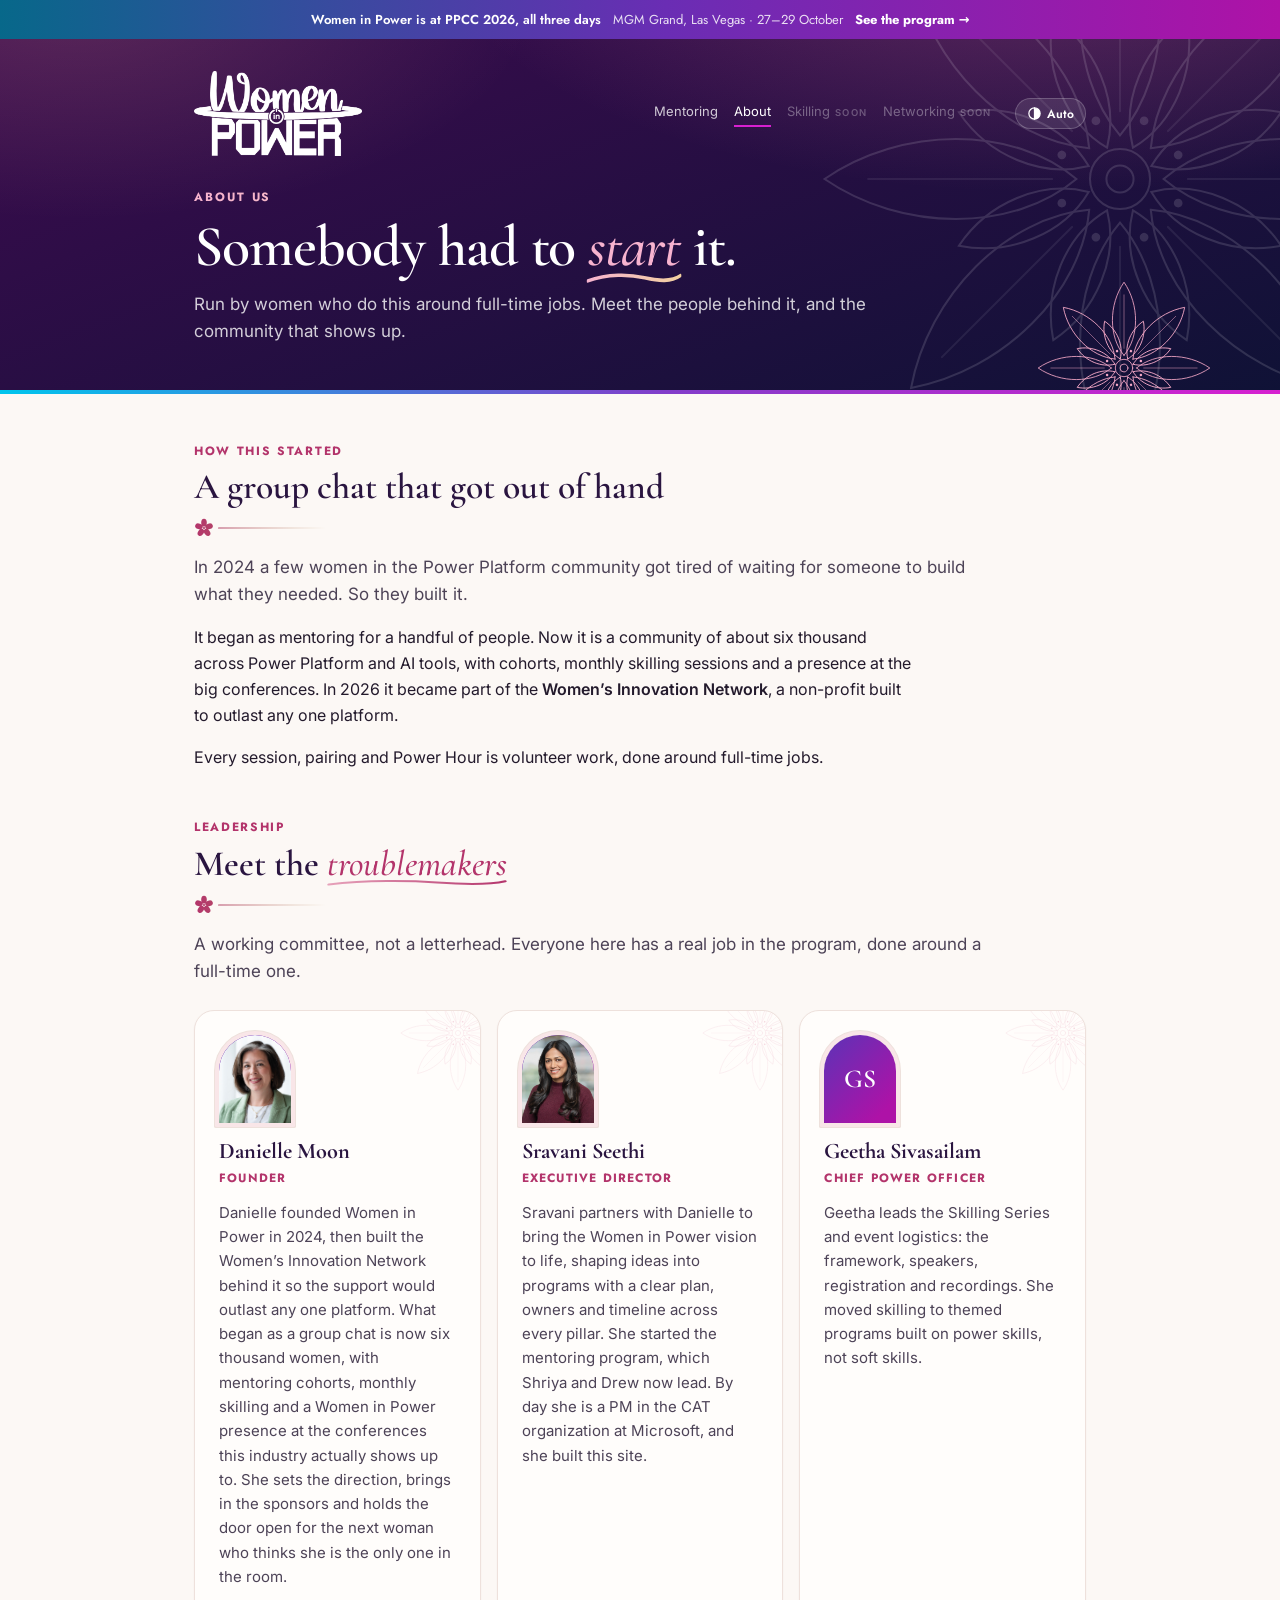
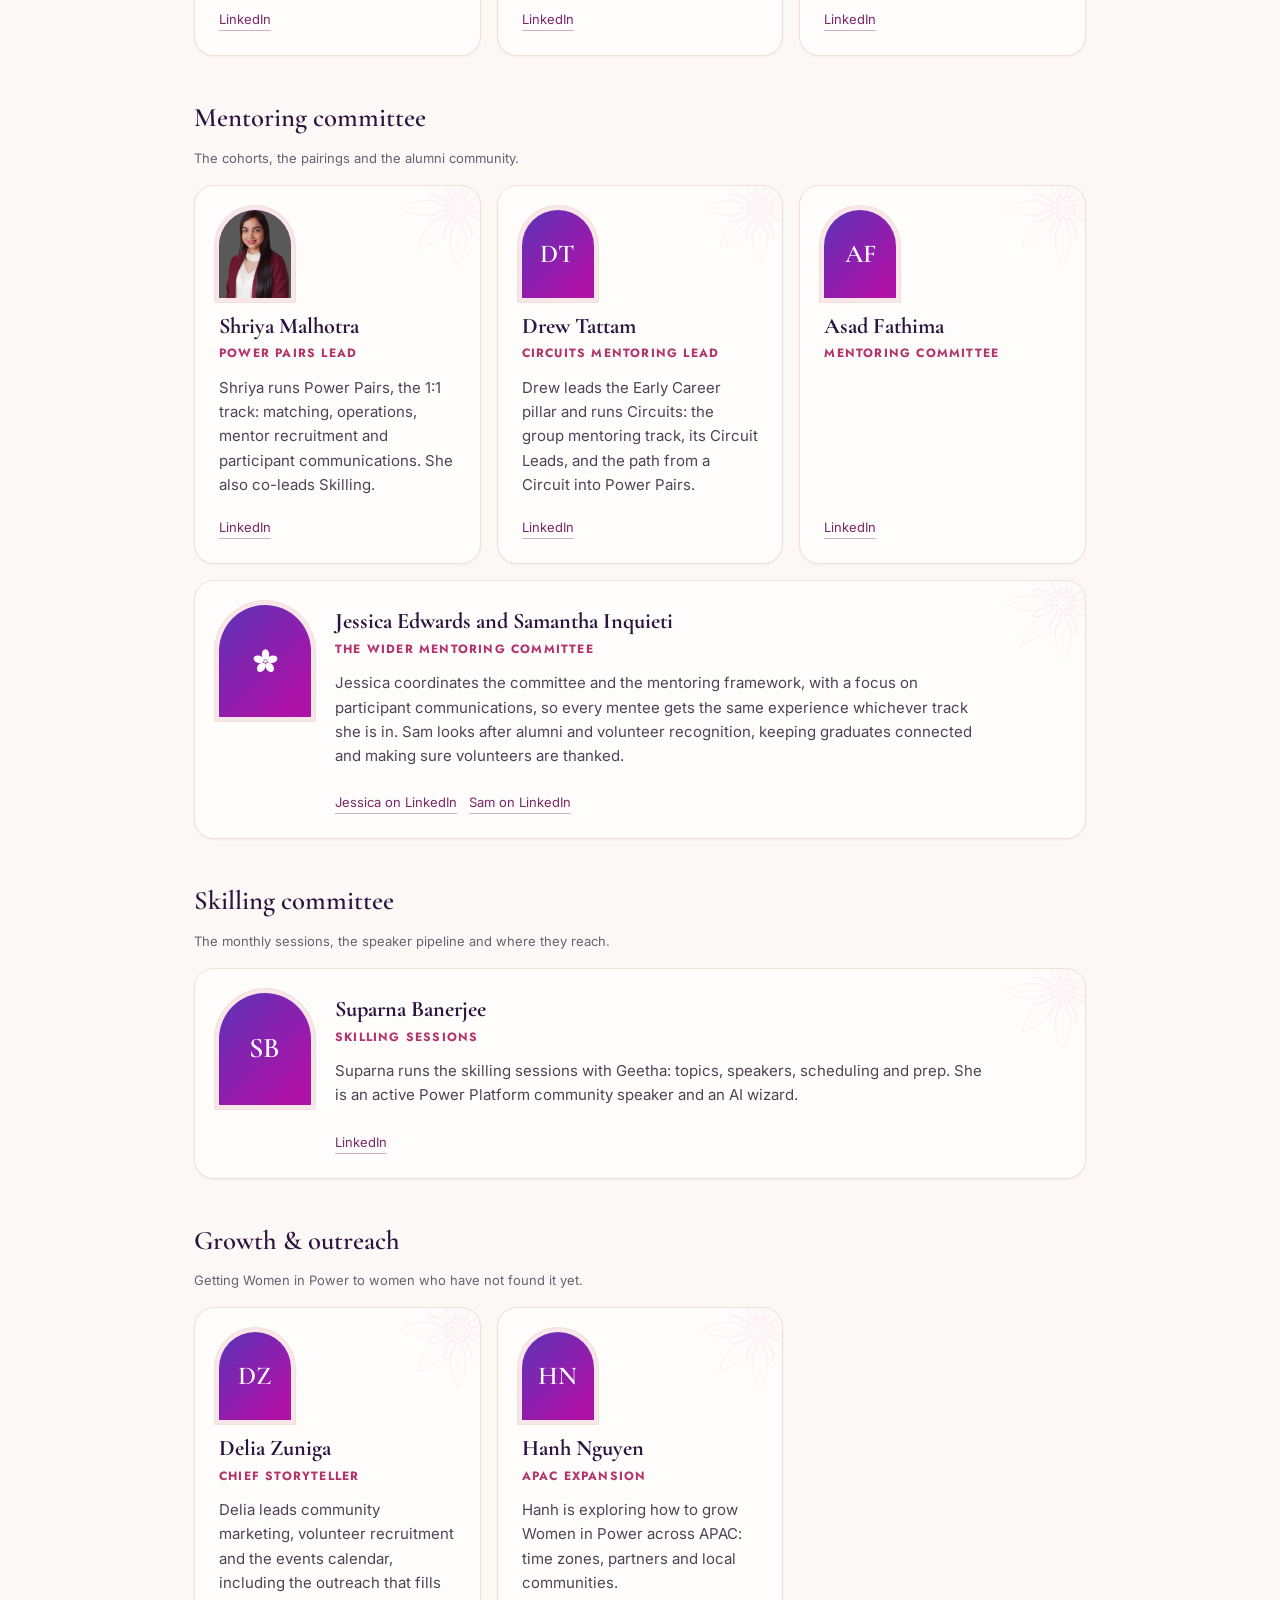
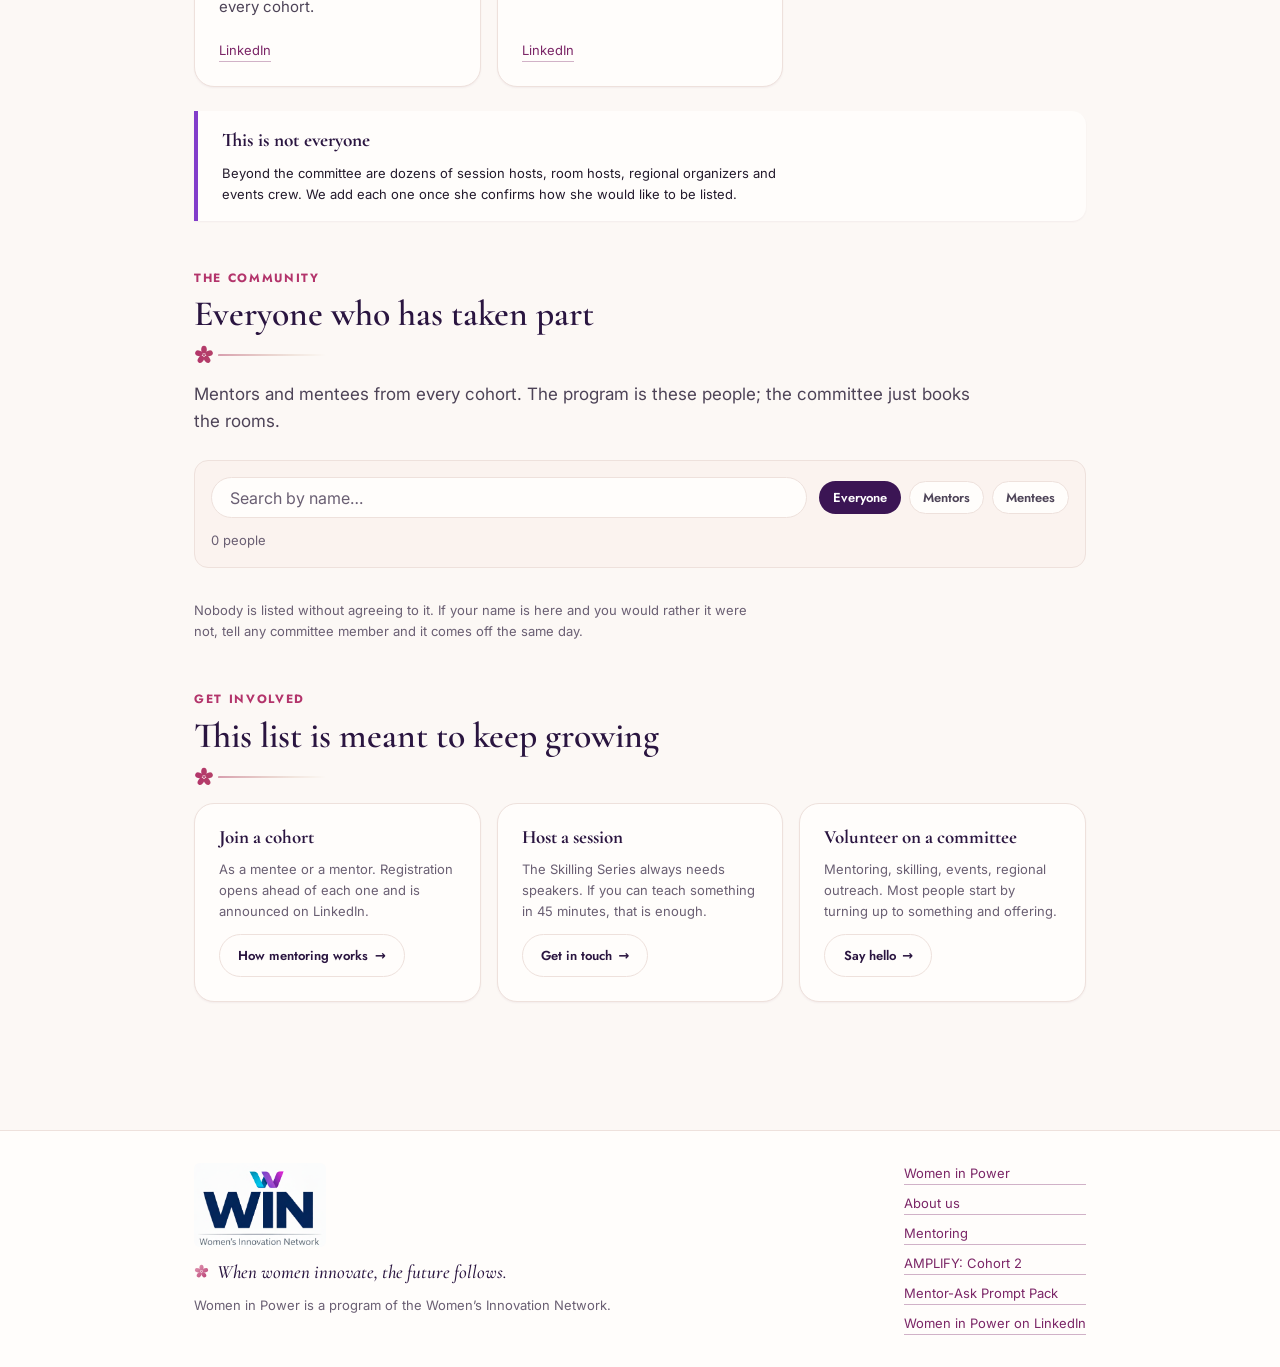
==== about/index.html @ 99e36984 "Rewrite Danielle's bio as a founder's bio Leads with what she built and why, then the scale of it, t" ====
<!DOCTYPE html>
<html lang="en">
<head>
<meta charset="UTF-8">
<meta name="viewport" content="width=device-width, initial-scale=1">
<title>About us | Women in Power</title>
<meta name="description" content="The women who run Women in Power, and the community that has taken part: mentors, mentees and volunteers.">
<meta name="theme-color" content="#3b0b4e">
<script>(function(){try{var t=localStorage.getItem('wip-theme');if(t==='light'||t==='dark')document.documentElement.setAttribute('data-theme',t);}catch(e){}})();</script>
<script>document.documentElement.classList.add('rv-on');setTimeout(function(){if(!window.WIP_REVEAL)document.documentElement.classList.remove('rv-on');},3000);</script>
<link rel="preconnect" href="https://fonts.googleapis.com">
<link rel="preconnect" href="https://fonts.gstatic.com" crossorigin>
<link href="https://fonts.googleapis.com/css2?family=Cormorant+Garamond:ital,wght@0,500..700;1,500..700&family=Inter:wght@400;500;600&family=Jost:wght@400..800&display=swap" rel="stylesheet">
<link rel="stylesheet" href="../assets/css/wip.css">
</head>
<body data-photo-base="../assets/img/people/">
<a class="skip-link" href="#main">Skip to content</a>

<div class="announce">
  <a href="../ppcc-2026/">
    <span>Women in Power is at PPCC 2026, all three days</span>
    <span class="where">MGM Grand, Las Vegas &middot; 27&ndash;29 October</span>
    <span class="go">See the program &rarr;</span>
  </a>
</div>

<header class="masthead" id="top">
  <div class="wrap">
    <div class="masthead-top">
      <a class="lockup" href="../">
        <img class="lockup-img" src="../assets/img/wip-wordmark-reverse.png" alt="Women in Power" width="1200" height="607">
      </a>
      <div class="masthead-right">
        <nav class="masthead-nav" aria-label="Main">
          <a href="../mentoring/">Mentoring</a>
          <a href="./" aria-current="page">About</a>
          <span class="nav-soon">Skilling <em>soon</em></span>
          <span class="nav-soon">Networking <em>soon</em></span>
        </nav>
        <button type="button" class="theme-toggle" data-theme-toggle>Theme</button>
      </div>
    </div>
    <p class="kicker">About us</p>
    <h1>Somebody had to <em>start</em> it.</h1>
    <p class="standfirst">Run by women who do this around full-time jobs. Meet the people behind it, and the community that shows up.</p>
  </div>
</header>

<main id="main">
<div class="wrap">

  <!-- ============================== STORY ============================= -->
  <section class="section">
    <div class="section-head">
      <p class="eyebrow">How this started</p>
      <h2>A group chat that got out of hand</h2>
    </div>
    <p class="lead">In 2024 a few women in the Power Platform community got tired of waiting for someone to build what they needed. So they built it.</p>
    <p>It began as mentoring for a handful of people. Now it is a community of about six thousand across Power Platform and AI tools, with cohorts, monthly skilling sessions and a presence at the big conferences. In 2026 it became part of the <strong>Women&rsquo;s Innovation Network</strong>, a non-profit built to outlast any one platform.</p>
    <p>Every session, pairing and Power Hour is volunteer work, done around full-time jobs.</p>
  </section>

  <!-- ============================ LEADERSHIP ========================== -->
  <section class="section">
    <div class="section-head">
      <p class="eyebrow">Leadership</p>
      <h2>Meet the <em>troublemakers</em></h2>
    </div>
    <p class="lead">A working committee, not a letterhead. Everyone here has a real job in the program, done around a full-time one.</p>

    <!--
      LEADERSHIP — BEFORE YOU EDIT
      * Roles come from the Feb 2026 planning assignments. That source says
        plainly they have NOT been re-confirmed for FY27. Re-check with each
        person before treating this page as authoritative.
      * Everyone here should approve her own entry — the role line and the
        bio both. These were drafted from internal notes, not written by the
        person they describe.
      * LinkedIn links: all ten now have one. The four the source flagged
        unverified were supplied directly by Sravani on 5 Sep 2026.
        Tracking parameters (?lipi=...) are stripped — those tokens come
        from the browsing session of whoever copied the link and must
        never be published. Do not guess a profile URL; ask the person.
      * Employer and job title are deliberately NOT published here. They
        change, they belong to the person, and LinkedIn already carries them.
        Exception: a person may add their own. Sravani asked for hers
        (PM, CAT organization at Microsoft) on 11 Sep 2026.
      * Asad Fathima was added on 17 Sep 2026, LinkedIn supplied by Sravani.
        Her card has no bio yet and no role beyond the committee: ask her
        for one line and for the spelling she prefers, rather than writing
        one for her.
      * Klaudia Roveri is not listed: the source names her as an adjacent
        partnership lead for the CAPE Women's Community, explicitly not
        Women in Power.
    -->
    <div class="people" style="margin-top:var(--s-5)">

      <article class="person">
        <div class="person-avatar" data-photo="danielle-moon.jpg" aria-hidden="true">DM</div>
        <div>
          <p class="person-name">Danielle Moon</p>
          <p class="person-role">Founder</p>
        </div>
        <p class="person-bio">Danielle founded Women in Power in 2024, then built the Women&rsquo;s Innovation Network behind it so the support would outlast any one platform. What began as a group chat is now six thousand women, with mentoring cohorts, monthly skilling and a Women in Power presence at the conferences this industry actually shows up to. She sets the direction, brings in the sponsors and holds the door open for the next woman who thinks she is the only one in the room.</p>
        <p class="person-links"><a href="https://www.linkedin.com/in/danielle-moon">LinkedIn</a></p>
      </article>

      <article class="person">
        <div class="person-avatar" data-photo="sravani-seethi.jpg" aria-hidden="true">SS</div>
        <div>
          <p class="person-name">Sravani Seethi</p>
          <p class="person-role">Executive Director</p>
        </div>
        <p class="person-bio">Sravani partners with Danielle to bring the Women in Power vision to life, shaping ideas into programs with a clear plan, owners and timeline across every pillar. She started the mentoring program, which Shriya and Drew now lead. By day she is a PM in the CAT organization at Microsoft, and she built this site.</p>
        <p class="person-links"><a href="https://www.linkedin.com/in/sravani-seethi">LinkedIn</a></p>
      </article>

      <article class="person">
        <div class="person-avatar" data-photo="geetha-sivasailam.jpg" aria-hidden="true">GS</div>
        <div>
          <p class="person-name">Geetha Sivasailam</p>
          <p class="person-role">Chief Power Officer</p>
        </div>
        <p class="person-bio">Geetha leads the Skilling Series and event logistics: the framework, speakers, registration and recordings. She moved skilling to themed programs built on power skills, not soft skills.</p>
        <p class="person-links"><a href="https://www.linkedin.com/in/gsivasailam">LinkedIn</a></p>
      </article>

    </div>

    <h3 style="margin-top:var(--s-7)">Mentoring committee</h3>
    <p class="small muted">The cohorts, the pairings and the alumni community.</p>
    <div class="people" style="margin-top:var(--s-4)">

      <article class="person">
        <div class="person-avatar" data-photo="shriya-malhotra.jpg" aria-hidden="true">SM</div>
        <div>
          <p class="person-name">Shriya Malhotra</p>
          <p class="person-role">Power Pairs Lead</p>
        </div>
        <p class="person-bio">Shriya runs Power Pairs, the 1:1 track: matching, operations, mentor recruitment and participant communications. She also co-leads Skilling.</p>
        <p class="person-links"><a href="https://be.linkedin.com/in/shriya-malhotra-31b259b5">LinkedIn</a></p>
      </article>

      <article class="person">
        <div class="person-avatar" data-photo="drew-tattam.jpg" aria-hidden="true">DT</div>
        <div>
          <p class="person-name">Drew Tattam</p>
          <p class="person-role">Circuits Mentoring Lead</p>
        </div>
        <p class="person-bio">Drew leads the Early Career pillar and runs Circuits: the group mentoring track, its Circuit Leads, and the path from a Circuit into Power Pairs.</p>
        <p class="person-links"><a href="https://www.linkedin.com/in/drew-tattam">LinkedIn</a></p>
      </article>

      <article class="person">
        <div class="person-avatar" data-photo="asad-fathima.jpg" aria-hidden="true">AF</div>
        <div>
          <p class="person-name">Asad Fathima</p>
          <p class="person-role">Mentoring committee</p>
        </div>
        <p class="person-links"><a href="https://www.linkedin.com/in/asadfathima/">LinkedIn</a></p>
      </article>

      <!-- Two people, one card: the wider committee work rather than a named
           track. .person-feature spans the row, so the pair does not read as
           two half-empty cards. -->
      <article class="person person-feature">
        <div class="person-avatar" aria-hidden="true"><span class="bloom-mark" style="width:1.7rem;height:1.7rem;background:#fff"></span></div>
        <div>
          <p class="person-name">Jessica Edwards and Samantha Inquieti</p>
          <p class="person-role">The wider mentoring committee</p>
        </div>
        <p class="person-bio">Jessica coordinates the committee and the mentoring framework, with a focus on participant communications, so every mentee gets the same experience whichever track she is in. Sam looks after alumni and volunteer recognition, keeping graduates connected and making sure volunteers are thanked.</p>
        <p class="person-links"><a href="https://www.linkedin.com/in/jessica~edwards/">Jessica on LinkedIn</a> <a href="https://www.linkedin.com/in/sam-inquieti-rmcp%C2%AE-prince2-aws-cloud-practitioner-b1431a21/">Sam on LinkedIn</a></p>
      </article>

    </div>

    <h3 style="margin-top:var(--s-7)">Skilling committee</h3>
    <p class="small muted">The monthly sessions, the speaker pipeline and where they reach.</p>
    <div class="people" style="margin-top:var(--s-4)">

      <article class="person person-feature">
        <div class="person-avatar" data-photo="suparna-banerjee.jpg" aria-hidden="true">SB</div>
        <div>
          <p class="person-name">Suparna Banerjee</p>
          <p class="person-role">Skilling Sessions</p>
        </div>
        <p class="person-bio">Suparna runs the skilling sessions with Geetha: topics, speakers, scheduling and prep. She is an active Power Platform community speaker and an AI wizard.</p>
        <p class="person-links"><a href="https://www.linkedin.com/in/suparna-banerjee-68780623/">LinkedIn</a></p>
      </article>
    </div>

    <h3 style="margin-top:var(--s-7)">Growth &amp; outreach</h3>
    <p class="small muted">Getting Women in Power to women who have not found it yet.</p>
    <div class="people" style="margin-top:var(--s-4)">

      <article class="person">
        <div class="person-avatar" data-photo="delia-zuniga.jpg" aria-hidden="true">DZ</div>
        <div>
          <p class="person-name">Delia Zuniga</p>
          <p class="person-role">Chief Storyteller</p>
        </div>
        <p class="person-bio">Delia leads community marketing, volunteer recruitment and the events calendar, including the outreach that fills every cohort.</p>
        <p class="person-links"><a href="https://www.linkedin.com/in/deliazuniga">LinkedIn</a></p>
      </article>


      <article class="person">
        <div class="person-avatar" data-photo="hanh-nguyen.jpg" aria-hidden="true">HN</div>
        <div>
          <p class="person-name">Hanh Nguyen</p>
          <p class="person-role">APAC expansion</p>
        </div>
        <p class="person-bio">Hanh is exploring how to grow Women in Power across APAC: time zones, partners and local communities.</p>
        <p class="person-links"><a href="https://www.linkedin.com/in/hanh-nguyen-857954146/">LinkedIn</a></p>
      </article>

    </div>

    <!--
      ADDING A LEADER
      Copy one <article class="person"> block and fill it in. The avatar is
      initials on a gradient by default; to use a photo, replace the div with:
        <img class="person-avatar" src="../assets/img/people/firstname.jpg"
             alt="" width="72" height="72">
      Square image, 200px or larger. alt="" is correct — the name is right
      beside it, so the photo is decorative to a screen reader.

      The grid goes to three columns and wraps on its own. Around 15 people
      it starts to feel like a wall; at that point add another group heading
      rather than a fourth column.

      The top row is the three principals and is meant to stay three. New
      committee members go into one of the groups below it. If someone ever
      sits alone in a group, .person-feature spans the row so she is not a
      lone narrow card.
    -->

    <div class="callout" style="margin-top:var(--s-5)">
      <p class="callout-title">This is not everyone</p>
      <p class="small">Beyond the committee are dozens of session hosts, room hosts, regional organizers and events crew. We add each one once she confirms how she would like to be listed.</p>
    </div>
  </section>

  <!-- ============================= ROSTER ============================= -->
  <section class="section">
    <div class="section-head">
      <p class="eyebrow">The community</p>
      <h2>Everyone who has taken part</h2>
    </div>
    <p class="lead">Mentors and mentees from every cohort. The program is these people; the committee just books the rooms.</p>

    <div class="roster-block" data-src="../assets/data/people.json" style="margin-top:var(--s-5)">
      <div class="roster-controls">
        <label class="visually-hidden" for="roster-q">Search by name</label>
        <input class="input roster-q" id="roster-q" type="search" placeholder="Search by name…" autocomplete="off">
        <div class="roster-filters" role="group" aria-label="Filter by role">
          <button type="button" class="chip" data-filter="all" aria-pressed="true">Everyone</button>
          <button type="button" class="chip" data-filter="mentor" aria-pressed="false">Mentors</button>
          <button type="button" class="chip" data-filter="mentee" aria-pressed="false">Mentees</button>
        </div>
        <p class="roster-count" role="status" aria-live="polite"></p>
      </div>

      <ul class="roster"></ul>

      <p class="roster-empty">
        We are still compiling this list, with permission.
        Want to be listed? Say so on your next feedback form.
      </p>

      <noscript>
        <p class="roster-empty">This list needs JavaScript to load. The underlying data is at
        <a href="../assets/data/people.json">people.json</a>.</p>
      </noscript>
    </div>

    <p class="small muted" style="margin-top:var(--s-4)">Nobody is listed without agreeing to it. If your name is here and you would rather it were not, tell any committee member and it comes off the same day.</p>
  </section>

  <!-- ============================== JOIN ============================== -->
  <section class="section">
    <div class="section-head">
      <p class="eyebrow">Get involved</p>
      <h2>This list is meant to keep growing</h2>
    </div>
    <div class="grid grid-3">
      <div class="card">
        <h4>Join a cohort</h4>
        <p class="small muted">As a mentee or a mentor. Registration opens ahead of each one and is announced on LinkedIn.</p>
        <p><a class="btn btn-ghost" href="../mentoring/">How mentoring works &rarr;</a></p>
      </div>
      <div class="card">
        <h4>Host a session</h4>
        <p class="small muted">The Skilling Series always needs speakers. If you can teach something in 45 minutes, that is enough.</p>
        <p><a class="btn btn-ghost" href="https://www.linkedin.com/company/women-in-power-platform">Get in touch &rarr;</a></p>
      </div>
      <div class="card">
        <h4>Volunteer on a committee</h4>
        <p class="small muted">Mentoring, skilling, events, regional outreach. Most people start by turning up to something and offering.</p>
        <p><a class="btn btn-ghost" href="https://www.linkedin.com/company/women-in-power-platform">Say hello &rarr;</a></p>
      </div>
    </div>
  </section>

</div>
</main>

<footer class="site-footer">
  <div class="wrap foot-row">
    <div>
      <img class="win-logo" src="../assets/img/win-logo.png" alt="Women's Innovation Network (WIN)">
      <p class="tagline">When women innovate, the future follows.</p>
      <p class="small" style="margin-top:var(--s-2)">Women in Power is a program of the Women&rsquo;s Innovation Network.</p>
    </div>
    <nav aria-label="Footer">
      <a href="../">Women in Power</a>
      <a href="./">About us</a>
      <a href="../mentoring/">Mentoring</a>
      <a href="../mentoring/2026-cohort2/">AMPLIFY: Cohort 2</a>
      <a href="../mentoring/mentorship-prompts/">Mentor-Ask Prompt Pack</a>
      <a href="https://www.linkedin.com/company/women-in-power-platform">Women in Power on LinkedIn</a>
    </nav>
  </div>
</footer>

<a class="to-top" href="#top" title="Back to top">
  <span class="visually-hidden">Back to top</span>
  <svg viewBox="0 0 24 24" fill="none" stroke="currentColor" stroke-width="2.2" stroke-linecap="round" stroke-linejoin="round" aria-hidden="true"><path d="M12 19V5"/><path d="M5 12l7-7 7 7"/></svg>
</a>

<script src="../assets/js/wip.js" defer></script>
</body>
</html>
---- assets/css/wip.css ----
/* ==========================================================================
   Women in Power — shared stylesheet
   Part of Women's Innovation Network (WIN)

   Single source of truth for how WiP member pages look. Change a token here
   and every page updates. Documented and previewed at /wip/style-guide/.

   Contents
   1. Tokens — light
   2. Tokens — dark
   3. Reset and base
   4. Layout
   5. Masthead, theme toggle, footer
   6. Typography
   7. Components
   8. Journey explorer (the interactive mentor / mentee journeys)
   9. Utilities
  10. Print

   THEMING RULE
   Every color has its base value on bare :root. Dark mode only *redefines*
   tokens, in two places: a prefers-color-scheme block guarded against an
   explicit light choice, and a [data-theme="dark"] block so the toggle wins.
   Never give a color its only definition inside a media query.
   ========================================================================== */

/* ==========================================================================
   1. TOKENS — LIGHT (the base layer)
   ========================================================================== */

:root {
  /* --- Brand: WIN (parent organization) — fixed, never themed ---------- */
  --win-navy:        #042559;
  --win-navy-deep:   #02132e;
  --win-navy-soft:   #16407f;

  /* --- Brand: the signature ribbon gradient — fixed -------------------- */
  --grad-cyan:       #00c5ed;
  --grad-violet:     #823dca;
  --grad-magenta:    #d720d0;
  --ribbon:      linear-gradient(90deg,  var(--grad-cyan) 0%, var(--grad-violet) 52%, var(--grad-magenta) 100%);
  --ribbon-diag: linear-gradient(135deg, var(--grad-cyan) 0%, var(--grad-violet) 52%, var(--grad-magenta) 100%);

  /* The ribbon, deepened until WHITE TEXT PASSES AA on every stop.
     The bright ribbon is decoration and must never sit behind body text:
     white on --grad-cyan is 2.06:1, which is unreadable. These stops are
     6.26 / 7.93 / 6.10 against white and still read as the same gradient.
     Use this any time the ribbon is a background for words. */
  --ribbon-deep: linear-gradient(90deg, #07688a 0%, #6a2db4 52%, #ae12a7 100%);

  /* The ribbon for ROUNDED FILLS: circles (step numbers, avatars, the
     back-to-top hover) and pill buttons. Two things go wrong when the full
     diagonal ribbon is poured into a round shape:
       1. A 135deg gradient puts its end colors in the box's corners, which
          the rounding cuts off. What survives is a cyan wedge and a clipped
          magenta edge, so the shape reads as a square squeezed into a
          circle.
       2. The cyan end sits under white text at 2.06:1.
     So these drop cyan and run deep violet to deep magenta (white text
     7.93 / 6.10). On circles the stops sit at 15% / 85%, which is where a
     circle's edge crosses the 135deg line, so both colors are actually
     visible. Pills run 90deg, along their long axis. */
  /* On anything with a (transparent) border, write the background as
     "var(--ribbon-round) border-box". By default a gradient is sized to
     the padding box and then TILED into the border, so the far end of
     the gradient shows as a thin strip along the top and left edges. */
  --ribbon-round: linear-gradient(135deg, #6a2db4 15%, #ae12a7 85%);
  --ribbon-pill:  linear-gradient(90deg,  #6a2db4 0%,  #ae12a7 100%);

  /* The ribbon for gradient TEXT on a page surface, e.g. the big stat
     numerals. Measured against the surface it actually sits on:
       light mode, on #fff   — 6.26 / 7.93 / 6.10
       dark  mode, on #121c31 — 8.26 / 5.62 / 6.74
     The bright ribbon fails at BOTH ends depending on the mode: its cyan is
     2.06:1 on white and its violet is 2.81:1 on the dark surface. A number
     is content, not decoration — it has to be readable. Gradient text on a
     dark BAND (the masthead kicker, the hero headline) keeps --ribbon;
     those grounds are dark in both themes. */
  --ribbon-text: linear-gradient(90deg, #07688a 0%, #6a2db4 52%, #ae12a7 100%);
  /* Warm gradient text for serif numerals. 10.9 / 5.9 on white. */
  --bloom-text:  linear-gradient(90deg, #5a1f7a 0%, #b3346b 100%);

  /* --- Brand: Women in Power accents ----------------------------------- */
  --wip-plum:        #3b0b4e;
  --wip-magenta:     #d91c81;
  --wip-pink:        #ff2e9e;
  --wip-teal:        #12b6a8;

  /* --- Brand: Bloom — the warm layer ------------------------------------
     Added in v2.0 to give the site warmth without adding clutter. Blush and
     petal are grounds and washes; rose carries small text; gold is a
     hairline detail only (it is 2.7:1 on ivory, so never for words). The
     bloom motif itself is drawn in CSS further down (section 5b). */
  --blush:           #f9e6e8;
  --blush-2:         #fdf2ef;
  --petal:           #e7a3bb;
  --rose:            #b3346b;   /* 5.5:1 on --bg, 4.8:1 on --blush */
  --gold:            #b8925a;
  --gold-soft:       #ecdcc0;

  /* --- Themed: accent used for eyebrows, markers, link hover ----------- */
  --accent:          #b3346b;
  --link:            #7b2667;
  /* Solid fills behind white text: primary buttons, the selected role
     and roster filter. Was WIN navy; plum carries the warmth. */
  --solid:           #3b1554;   /* white on it 13:1 */
  --solid-hover:     #57206f;

  /* --- Themed: tier colors -------------------------------------------- */
  --tier1:           #7a2e8e;   /* Group mentoring */
  --tier1-wash:      #f6effa;
  --tier1-line:      #e3d0ec;
  --tier2:           #0f6fa8;   /* 1:1 mentoring   */
  --tier2-wash:      #ecf5fb;
  --tier2-line:      #c9e0ef;
  --joint:           #b8127a;   /* Both tiers      */
  --joint-wash:      #fdeef6;
  --joint-line:      #f4cfe3;

  /* --- Themed: neutrals ------------------------------------------------ */
  /* Warm neutrals: ivory grounds with a breath of blush, plum-black ink.
     The old cool blue-grays read as corporate; these read as paper. */
  --ink:             #231a2c;
  --ink-2:           #4d4357;
  --ink-3:           #6a5f73;   /* 5.7:1 on --bg, 5.0:1 on --blush */
  --heading:         #2a1540;   /* aubergine; goes near-white in dark     */
  --line:            #eee1dc;
  --line-soft:       #f6ece8;
  --surface:         #fffdfb;
  --surface-2:       #fbf3ef;
  --bg:              #fcf8f5;
  --sticky-bg:       rgba(252, 248, 245, .94);

  /* --- Themed: masthead ------------------------------------------------ */
  /* WiP plum into midnight indigo, lit with rose and peach rather than
     the old cyan. The cyan still arrives in the ribbon along the base. */
  --mast-a:          #3b0b4e;
  --mast-b:          #0f1236;
  --mast-glow-1:     rgba(236, 112, 168, .30);
  --mast-glow-2:     rgba(255, 184, 150, .16);

  /* --- Themed: semantic ------------------------------------------------ */
  --ok:              #1f7a56;  --ok-wash:   #e9f5ef;  --ok-line: #cbe6da;
  --warn:            #9a6410;  --warn-wash: #fdf3e2;
  --danger:          #b0433a;  --danger-wash: #fdeeec; --danger-line: #f3d5d0;

  /* --- Type ------------------------------------------------------------ */
  --font-display: "Jost", "Segoe UI", -apple-system, BlinkMacSystemFont, system-ui, sans-serif;
  /* Headings, names and big numerals: Cormorant Garamond, an editorial
     serif with fine contrast. Jost (above) carries labels, buttons and UI.
     Cormorant has a small x-height (0.39 of its size, against Fraunces'
     0.44), so every element set in it also gets font-size-adjust, which
     scales it up to read at the size the layout was designed for. */
  --font-serif:   "Cormorant Garamond", "Iowan Old Style", "Palatino Linotype", Georgia, serif;
  --serif-adjust: 0.43;
  --font-body:    "Inter", "Segoe UI", -apple-system, BlinkMacSystemFont, system-ui, sans-serif;
  --font-mono:    ui-monospace, "Cascadia Code", Consolas, monospace;

  --t-xs:   0.75rem;
  --t-sm:   0.8125rem;
  --t-base: 1rem;
  --t-lg:   1.0625rem;
  --t-xl:   clamp(1.25rem, 1.1rem + 0.6vw, 1.5rem);
  --t-2xl:  clamp(1.5rem,  1.25rem + 1.1vw, 2rem);
  --t-3xl:  clamp(1.9rem,  1.4rem + 2.2vw, 3rem);

  /* --- Space (4px base) ------------------------------------------------ */
  --s-1: 0.25rem; --s-2: 0.5rem;  --s-3: 0.75rem; --s-4: 1rem;
  --s-5: 1.5rem;  --s-6: 2rem;    --s-7: 3rem;    --s-8: 4rem;

  /* --- Radius, shadow, motion ------------------------------------------ */
  --r-sm: 8px; --r-md: 14px; --r-lg: 20px; --r-xl: 28px; --r-pill: 999px;
  /* Shadows tinted plum, not navy-gray, so cards glow rather than float. */
  --sh-1: 0 1px 2px rgba(74, 28, 58, .05);
  --sh-2: 0 8px 24px rgba(74, 28, 58, .07);
  --sh-3: 0 20px 48px rgba(74, 28, 58, .12);
  --ease: cubic-bezier(.22, .61, .36, 1);

  --wrap: 940px;
  --wrap-wide: 1180px;

  color-scheme: light;
}

/* ==========================================================================
   2. TOKENS — DARK
   Defined twice on purpose: once for the system preference (unless the
   reader has explicitly chosen light), once for an explicit dark choice.
   ========================================================================== */

@media (prefers-color-scheme: dark) {
  :root:not([data-theme="light"]) {
    --accent:      #ff86bb;
    --link:        #f2acd6;
    --solid:       #74338f;  --solid-hover: #8a42a8;
    --blush:       #2b1b28;  --blush-2: #21161f;
    --petal:       #e58bb0;  --rose:    #ff8fbf;
    --gold:        #d8b67c;  --gold-soft: #4a3b28;
    --ribbon-text: linear-gradient(90deg, #00c5ed 0%, #b27ce8 52%, #ff6bd6 100%);
    --bloom-text:  linear-gradient(90deg, #d9a9f2 0%, #ff8fbf 100%);

    --tier1:       #cf95e6;  --tier1-wash: #241a33;  --tier1-line: #3d2b52;
    --tier2:       #6ec6f2;  --tier2-wash: #0f2436;  --tier2-line: #1f3f59;
    --joint:       #ff74bb;  --joint-wash: #2c1428;  --joint-line: #4a2340;

    --ink:         #f5eef3;
    --ink-2:       #cfc2d2;
    --ink-3:       #a797ac;
    --heading:     #fdf5fa;
    --line:        #35283d;
    --line-soft:   #281e2f;
    --surface:     #1c1523;
    --surface-2:   #17111d;
    --bg:          #110c16;
    --sticky-bg:   rgba(17, 12, 22, .94);

    --mast-a:      #2c0a3a;
    --mast-b:      #0a0a1f;
    --mast-glow-1: rgba(236, 112, 168, .24);
    --mast-glow-2: rgba(255, 184, 150, .12);

    --ok:      #5fd3a3;  --ok-wash:     #0f2a20;  --ok-line: #1f4d3a;
    --warn:    #f0c274;  --warn-wash:   #2c2313;
    --danger:  #f79a90;  --danger-wash: #2e1614;  --danger-line: #4d2723;

    --sh-1: 0 1px 2px rgba(0, 0, 0, .35);
    --sh-2: 0 6px 20px rgba(0, 0, 0, .40);
    --sh-3: 0 18px 44px rgba(0, 0, 0, .55);

    color-scheme: dark;
  }
}

:root[data-theme="dark"] {
  --accent:      #ff86bb;
  --link:        #f2acd6;
  --solid:       #74338f;  --solid-hover: #8a42a8;
  --blush:       #2b1b28;  --blush-2: #21161f;
  --petal:       #e58bb0;  --rose:    #ff8fbf;
  --gold:        #d8b67c;  --gold-soft: #4a3b28;
    --ribbon-text: linear-gradient(90deg, #00c5ed 0%, #b27ce8 52%, #ff6bd6 100%);
    --bloom-text:  linear-gradient(90deg, #d9a9f2 0%, #ff8fbf 100%);

  --tier1:       #cf95e6;  --tier1-wash: #241a33;  --tier1-line: #3d2b52;
  --tier2:       #6ec6f2;  --tier2-wash: #0f2436;  --tier2-line: #1f3f59;
  --joint:       #ff74bb;  --joint-wash: #2c1428;  --joint-line: #4a2340;

  --ink:         #f5eef3;
  --ink-2:       #cfc2d2;
  --ink-3:       #a797ac;
  --heading:     #fdf5fa;
  --line:        #35283d;
  --line-soft:   #281e2f;
  --surface:     #1c1523;
  --surface-2:   #17111d;
  --bg:          #110c16;
  --sticky-bg:   rgba(17, 12, 22, .94);

  --mast-a:      #2c0a3a;
  --mast-b:      #0a0a1f;
  --mast-glow-1: rgba(236, 112, 168, .24);
  --mast-glow-2: rgba(255, 184, 150, .12);

  --ok:      #5fd3a3;  --ok-wash:     #0f2a20;  --ok-line: #1f4d3a;
  --warn:    #f0c274;  --warn-wash:   #2c2313;
  --danger:  #f79a90;  --danger-wash: #2e1614;  --danger-line: #4d2723;

  --sh-1: 0 1px 2px rgba(0, 0, 0, .35);
  --sh-2: 0 6px 20px rgba(0, 0, 0, .40);
  --sh-3: 0 18px 44px rgba(0, 0, 0, .55);

  color-scheme: dark;
}

/* ==========================================================================
   3. RESET AND BASE
   ========================================================================== */

*, *::before, *::after { box-sizing: border-box; }
* { margin: 0; padding: 0; }

html { -webkit-text-size-adjust: 100%; scroll-behavior: smooth; }
@media (prefers-reduced-motion: reduce) {
  html { scroll-behavior: auto; }
  *, *::before, *::after { animation-duration: .01ms !important; transition-duration: .01ms !important; }
}

body {
  font-family: var(--font-body);
  font-size: var(--t-base);
  line-height: 1.62;
  color: var(--ink);
  background: var(--bg);
  -webkit-font-smoothing: antialiased;
  text-rendering: optimizeLegibility;
  /* Cormorant's default figures are old-style (a 5 dips below the line).
     Numbers on this site are dates, times and stats, so keep them level. */
  font-variant-numeric: lining-nums;
  transition: background-color .25s var(--ease), color .25s var(--ease);
}

img, svg { max-width: 100%; height: auto; display: block; }

/* The link color is a token, lifted from navy to #7fb6ff in dark mode.
   It used to be switched with ":root[data-theme=dark] a", but that
   selector outweighs any single class, so it repainted every white-text
   link (accent buttons, the announcement bar, the masthead nav) light
   blue in dark mode. A token keeps "a" at its natural weight and lets
   components set their own color. */
a { color: var(--link); text-decoration-thickness: 1px; text-underline-offset: 2px; }
a:hover { color: var(--accent); }

:focus-visible { outline: 3px solid var(--grad-violet); outline-offset: 2px; border-radius: 4px; }

.skip-link {
  position: absolute; left: -9999px;
  background: var(--win-navy); color: #fff;
  padding: var(--s-3) var(--s-4); border-radius: 0 0 var(--r-sm) 0; z-index: 100;
}
.skip-link:focus { left: 0; top: 0; color: #fff; }

/* Hide the no-JS fallback once the scripts run, and vice versa. */
.js-only { display: none; }
.has-js .js-only { display: block; }
.has-js .no-js-only { display: none; }

/* ==========================================================================
   4. LAYOUT
   ========================================================================== */

.wrap      { width: 100%; max-width: var(--wrap);      margin-inline: auto; padding-inline: var(--s-5); }
.wrap-wide { width: 100%; max-width: var(--wrap-wide); margin-inline: auto; padding-inline: var(--s-5); }

main { padding-bottom: var(--s-8); }

.section { margin-top: var(--s-7); }
.section > * + * { margin-top: var(--s-4); }

.eyebrow {
  font-family: var(--font-display); font-size: var(--t-xs); font-weight: 700;
  letter-spacing: .14em; text-transform: uppercase; color: var(--accent);
}
.section-head { margin-bottom: var(--s-4); }
.section-head h2 { margin-top: var(--s-2); }
.section-head::after {
  content: ""; display: block; width: 56px; height: 3px;
  background: var(--ribbon); border-radius: var(--r-pill); margin-top: var(--s-3);
}

.grid { display: grid; gap: var(--s-4); }
@media (min-width: 700px) { .grid-2 { grid-template-columns: repeat(2, 1fr); } .grid-3 { grid-template-columns: repeat(3, 1fr); } }
@media (min-width: 940px) { .grid-4 { grid-template-columns: repeat(4, 1fr); } }

/* Sticky in-page nav, used by the longer pages. */
.jump { position: sticky; top: 0; z-index: 20; background: var(--sticky-bg); backdrop-filter: blur(8px); border-bottom: 1px solid var(--line); }
.jump ul { display: flex; gap: var(--s-4); list-style: none; padding: var(--s-3) 0; margin: 0; overflow-x: auto; font-size: var(--t-sm); max-width: none; }
.jump li { margin: 0; white-space: nowrap; }
.jump a { color: var(--ink-2); text-decoration: none; font-weight: 500; }
.jump a:hover { color: var(--accent); }

/* ==========================================================================
   5. MASTHEAD, THEME TOGGLE, FOOTER
   ========================================================================== */

.masthead {
  background:
    radial-gradient(1000px 420px at 82% -30%, var(--mast-glow-1), transparent 62%),
    radial-gradient(760px 360px at 6% -10%, var(--mast-glow-2), transparent 60%),
    linear-gradient(160deg, var(--mast-a) 0%, var(--mast-b) 100%);
  color: #fff;
  padding-block: var(--s-6) var(--s-7);
  position: relative;
  transition: background .25s var(--ease);
}
.masthead::after { content: ""; position: absolute; inset: auto 0 0 0; height: 4px; background: var(--ribbon); }
.masthead a { color: #fff; }
/* Base <strong> is set in the body ink, which is dark in light mode and
   vanishes on this ground. Same for the page-level dark bands. */
.masthead strong, .masthead b, .spotlight strong, .allies strong { color: #fff; }

.masthead-top { display: flex; align-items: center; justify-content: space-between; gap: var(--s-4); flex-wrap: wrap; margin-bottom: var(--s-6); }
.masthead-right { display: flex; align-items: center; gap: var(--s-5); flex-wrap: wrap; }

.lockup { display: inline-flex; align-items: center; gap: var(--s-3); text-decoration: none; }

/* The real wordmark. Mastheads are dark, so they carry the reversed (white)
   file; the black original is for light grounds. Intrinsic width/height are
   on the <img> so the row does not shift while the image loads. */
.lockup-img { width: 168px; height: auto; flex: none; }
@media (max-width: 520px) { .lockup-img { width: 132px; } }

/* Legacy CSS-only lockup, kept for any page that has no image to hand. */
.lockup-mark {
  width: 38px; height: 38px; border-radius: 10px; background: var(--ribbon-round);
  display: grid; place-items: center; flex: none;
  font-family: var(--font-display); font-weight: 800; font-size: 15px; color: #fff; letter-spacing: .02em;
}
.lockup-text { line-height: 1.15; }
.lockup-name { font-family: var(--font-display); font-weight: 700; font-size: 15px; color: #fff; }
.lockup-sub { font-size: var(--t-xs); color: rgba(255,255,255,.62); letter-spacing: .04em; }

.masthead-nav { display: flex; gap: var(--s-4); flex-wrap: wrap; font-size: var(--t-sm); }
.masthead-nav a {
  color: rgba(255,255,255,.78); text-decoration: none; padding-bottom: 3px;
  border-bottom: 2px solid transparent; transition: color .2s var(--ease), border-color .2s var(--ease);
}
.masthead-nav a:hover, .masthead-nav a[aria-current="page"] { color: #fff; border-bottom-color: var(--grad-magenta); }

/* A pillar that exists in the structure but has no page yet. Deliberately
   not a link — a nav item that 404s is worse than one that says "soon" —
   and deliberately quiet. These sit AFTER the real links: a placeholder
   should never outrank a page someone can actually open, and a bordered
   badge on a dark ground pulls more attention than the live items do. */
.masthead-nav .nav-soon {
  color: rgba(255,255,255,.34); display: inline-flex; align-items: baseline; gap: .4em;
  padding-bottom: 3px; border-bottom: 2px solid transparent; cursor: default;
}
.masthead-nav .nav-soon em {
  font-style: normal; font-size: 9.5px; font-weight: 600; letter-spacing: .11em;
  text-transform: uppercase; color: rgba(255,255,255,.28);
}

/* Theme toggle — three states: light / dark / follow the system. */
.theme-toggle {
  display: inline-flex; align-items: center; gap: .45em;
  background: rgba(255,255,255,.10); border: 1px solid rgba(255,255,255,.20);
  color: #fff; border-radius: var(--r-pill); padding: .45em .9em;
  font-family: var(--font-display); font-size: var(--t-xs); font-weight: 600;
  cursor: pointer; transition: background .2s var(--ease), border-color .2s var(--ease);
}
.theme-toggle:hover { background: rgba(255,255,255,.18); border-color: rgba(255,255,255,.34); }
.theme-toggle svg { width: 15px; height: 15px; flex: none; }

.masthead h1, .masthead h2, .masthead h3, .masthead h4 { color: #fff; }
.masthead h1 { font-family: var(--font-serif); font-size-adjust: var(--serif-adjust); font-size: calc(var(--t-3xl) * 1.08); font-weight: 600; line-height: 1.06; letter-spacing: -.02em; max-width: 20ch; }
.masthead h1 em { color: #f7b3cf; }
.masthead .kicker {
  font-family: var(--font-display); font-size: var(--t-xs); font-weight: 700;
  letter-spacing: .16em; text-transform: uppercase;
  /* Rose into champagne: the ribbon's cyan read cold against the plum. */
  background: linear-gradient(90deg, #f7b3cf, #f1d09f); -webkit-background-clip: text; background-clip: text; color: transparent;
  margin-bottom: var(--s-3);
}
.masthead .standfirst { font-size: var(--t-lg); color: rgba(255,255,255,.8); max-width: 62ch; margin-top: var(--s-4); }
.masthead .meta { margin-top: var(--s-5); display: flex; gap: var(--s-2) var(--s-5); flex-wrap: wrap; font-size: var(--t-sm); color: rgba(255,255,255,.72); }
.masthead .meta strong { color: #fff; font-weight: 600; }

.site-footer {
  border-top: 1px solid var(--line); background: var(--surface);
  padding-block: var(--s-6); margin-top: var(--s-8);
  font-size: var(--t-sm); color: var(--ink-3);
}
.site-footer .foot-row { display: flex; justify-content: space-between; gap: var(--s-5); flex-wrap: wrap; align-items: flex-start; }
.site-footer img.win-logo { width: 132px; margin-bottom: var(--s-3); border-radius: 6px; }
/* Dark-ink marks (the navy WIN logo, the black wordmark) need a white plate
   to survive dark mode. Never apply it inside .logo-plate.dark — that plate
   holds the REVERSED white marks, which would vanish on white. */
:root[data-theme="dark"] .site-footer img.win-logo,
:root[data-theme="dark"] .logo-plate:not(.dark) img { background: #fff; padding: 6px 10px; border-radius: 4px; }
@media (prefers-color-scheme: dark) {
  :root:not([data-theme="light"]) .site-footer img.win-logo,
  :root:not([data-theme="light"]) .logo-plate:not(.dark) img { background: #fff; padding: 6px 10px; border-radius: 4px; }
}
.site-footer nav { display: flex; flex-direction: column; gap: var(--s-2); }
.site-footer .tagline { font-family: var(--font-serif); font-size-adjust: var(--serif-adjust); font-style: italic; font-weight: 500; font-size: var(--t-lg); color: var(--heading); }

/* --- Section sub-navigation ---------------------------------------------
   Sits directly under the masthead on pages inside a pillar. Deliberately
   NOT sticky: the cohort page already has a sticky in-page .jump bar, and
   two stacked sticky strips eat a phone screen.
   ------------------------------------------------------------------------ */
.subnav { background: var(--surface); border-bottom: 1px solid var(--line); }
.subnav > div { display: flex; align-items: center; gap: var(--s-4); flex-wrap: wrap; padding-block: var(--s-3); }
.subnav-label {
  font-family: var(--font-display); font-size: var(--t-xs); font-weight: 700;
  letter-spacing: .12em; text-transform: uppercase; color: var(--ink-3);
  padding-right: var(--s-4); border-right: 1px solid var(--line);
}
.subnav ul { display: flex; gap: var(--s-4); list-style: none; margin: 0; padding: 0; flex-wrap: wrap; max-width: none; }
.subnav li { margin: 0; }
.subnav a {
  font-family: var(--font-display); font-size: var(--t-sm); font-weight: 500;
  color: var(--ink-2); text-decoration: none;
  padding: .2em 0; border-bottom: 2px solid transparent;
  transition: color .2s var(--ease), border-color .2s var(--ease);
}
.subnav a:hover { color: var(--accent); }
.subnav a[aria-current="page"] { color: var(--heading); font-weight: 600; border-bottom-color: var(--accent); }
@media (max-width: 560px) {
  .subnav-label { border-right: 0; padding-right: 0; width: 100%; }
  .subnav > div { gap: var(--s-2); }
}
@media print { .subnav { display: none; } }

/* --- Announcement bar ----------------------------------------------------
   A time-boxed strip above the masthead, for one thing at a time. It sits
   OUTSIDE the nav on purpose: an event is not a pillar, and the primary nav
   stays three pillars plus About no matter what is coming up. Delete the
   element from each page when the event passes.
   ------------------------------------------------------------------------ */
.announce {
  background: var(--ribbon-deep); color: #fff;
  font-family: var(--font-display); font-size: var(--t-sm); font-weight: 600;
}
.announce a {
  display: flex; align-items: center; justify-content: center; gap: var(--s-3);
  flex-wrap: wrap; padding: .7em var(--s-5); color: #fff; text-decoration: none;
  text-align: center;
}
.announce a:hover { color: #fff; text-decoration: underline; text-underline-offset: 3px; }
.announce .where { font-weight: 400; opacity: .85; }
.announce .go { font-weight: 700; white-space: nowrap; }
@media (max-width: 520px) { .announce .where { display: none; } }
@media print { .announce { display: none; } }

/* ==========================================================================
   5b. BLOOM — the warm layer
   An original line-drawn bloom, used sparingly: one large and one small in
   the masthead, a small one opening every section, a watermark on warm
   panels. The large masthead bloom turns very slowly (a nod to a flower
   spinner), and stops for anyone who prefers reduced motion.

   Everything here is decoration: aria-hidden by construction (pseudo-
   elements and backgrounds), never behind body text at more than a whisper.
   ========================================================================== */

:root {
  --bloom-line:   url("data:image/svg+xml,%3Csvg xmlns='http://www.w3.org/2000/svg' viewBox='-64 -64 128 128'%3E %3Cdefs%3E %3Cpath id='a' d='M0 -9 C -11 -22 -11 -45 0 -61 C 11 -45 11 -22 0 -9 Z'/%3E %3Cpath id='b' d='M0 -7 C -6 -15 -6 -27 0 -36 C 6 -27 6 -15 0 -7 Z'/%3E %3Cpath id='v' d='M0 -14 L0 -52'/%3E %3C/defs%3E %3Cg fill='none' stroke='%23ffffff' stroke-width='.42' stroke-linecap='round'%3E %3Cuse href='%23a' transform='rotate(0)'/%3E%3Cuse href='%23a' transform='rotate(45)'/%3E%3Cuse href='%23a' transform='rotate(90)'/%3E%3Cuse href='%23a' transform='rotate(135)'/%3E%3Cuse href='%23a' transform='rotate(180)'/%3E%3Cuse href='%23a' transform='rotate(225)'/%3E%3Cuse href='%23a' transform='rotate(270)'/%3E%3Cuse href='%23a' transform='rotate(315)'/%3E%3Cg stroke-opacity='.55'%3E%3Cuse href='%23v' transform='rotate(0)'/%3E%3Cuse href='%23v' transform='rotate(45)'/%3E%3Cuse href='%23v' transform='rotate(90)'/%3E%3Cuse href='%23v' transform='rotate(135)'/%3E%3Cuse href='%23v' transform='rotate(180)'/%3E%3Cuse href='%23v' transform='rotate(225)'/%3E%3Cuse href='%23v' transform='rotate(270)'/%3E%3Cuse href='%23v' transform='rotate(315)'/%3E%3C/g%3E%3Cuse href='%23b' transform='rotate(22.5)'/%3E%3Cuse href='%23b' transform='rotate(67.5)'/%3E%3Cuse href='%23b' transform='rotate(112.5)'/%3E%3Cuse href='%23b' transform='rotate(157.5)'/%3E%3Cuse href='%23b' transform='rotate(202.5)'/%3E%3Cuse href='%23b' transform='rotate(247.5)'/%3E%3Cuse href='%23b' transform='rotate(292.5)'/%3E%3Cuse href='%23b' transform='rotate(337.5)'/%3E %3Ccircle r='6.2'/%3E%3Ccircle r='2.8'/%3E %3C/g%3E %3Cg fill='%23ffffff'%3E%3Ccircle cx='0' cy='-13' r='.9' transform='rotate(22.5)'/%3E%3Ccircle cx='0' cy='-13' r='.9' transform='rotate(67.5)'/%3E%3Ccircle cx='0' cy='-13' r='.9' transform='rotate(112.5)'/%3E%3Ccircle cx='0' cy='-13' r='.9' transform='rotate(157.5)'/%3E%3Ccircle cx='0' cy='-13' r='.9' transform='rotate(202.5)'/%3E%3Ccircle cx='0' cy='-13' r='.9' transform='rotate(247.5)'/%3E%3Ccircle cx='0' cy='-13' r='.9' transform='rotate(292.5)'/%3E%3Ccircle cx='0' cy='-13' r='.9' transform='rotate(337.5)'/%3E%3C/g%3E %3C/svg%3E");
  --bloom-rose:   url("data:image/svg+xml,%3Csvg xmlns='http://www.w3.org/2000/svg' viewBox='-64 -64 128 128'%3E %3Cdefs%3E %3Cpath id='a' d='M0 -9 C -11 -22 -11 -45 0 -61 C 11 -45 11 -22 0 -9 Z'/%3E %3Cpath id='b' d='M0 -7 C -6 -15 -6 -27 0 -36 C 6 -27 6 -15 0 -7 Z'/%3E %3Cpath id='v' d='M0 -14 L0 -52'/%3E %3C/defs%3E %3Cg fill='none' stroke='%23f6a9c8' stroke-width='.6' stroke-linecap='round'%3E %3Cuse href='%23a' transform='rotate(0)'/%3E%3Cuse href='%23a' transform='rotate(45)'/%3E%3Cuse href='%23a' transform='rotate(90)'/%3E%3Cuse href='%23a' transform='rotate(135)'/%3E%3Cuse href='%23a' transform='rotate(180)'/%3E%3Cuse href='%23a' transform='rotate(225)'/%3E%3Cuse href='%23a' transform='rotate(270)'/%3E%3Cuse href='%23a' transform='rotate(315)'/%3E%3Cg stroke-opacity='.55'%3E%3Cuse href='%23v' transform='rotate(0)'/%3E%3Cuse href='%23v' transform='rotate(45)'/%3E%3Cuse href='%23v' transform='rotate(90)'/%3E%3Cuse href='%23v' transform='rotate(135)'/%3E%3Cuse href='%23v' transform='rotate(180)'/%3E%3Cuse href='%23v' transform='rotate(225)'/%3E%3Cuse href='%23v' transform='rotate(270)'/%3E%3Cuse href='%23v' transform='rotate(315)'/%3E%3C/g%3E%3Cuse href='%23b' transform='rotate(22.5)'/%3E%3Cuse href='%23b' transform='rotate(67.5)'/%3E%3Cuse href='%23b' transform='rotate(112.5)'/%3E%3Cuse href='%23b' transform='rotate(157.5)'/%3E%3Cuse href='%23b' transform='rotate(202.5)'/%3E%3Cuse href='%23b' transform='rotate(247.5)'/%3E%3Cuse href='%23b' transform='rotate(292.5)'/%3E%3Cuse href='%23b' transform='rotate(337.5)'/%3E %3Ccircle r='6.2'/%3E%3Ccircle r='2.8'/%3E %3C/g%3E %3Cg fill='%23f6a9c8'%3E%3Ccircle cx='0' cy='-13' r='.9' transform='rotate(22.5)'/%3E%3Ccircle cx='0' cy='-13' r='.9' transform='rotate(67.5)'/%3E%3Ccircle cx='0' cy='-13' r='.9' transform='rotate(112.5)'/%3E%3Ccircle cx='0' cy='-13' r='.9' transform='rotate(157.5)'/%3E%3Ccircle cx='0' cy='-13' r='.9' transform='rotate(202.5)'/%3E%3Ccircle cx='0' cy='-13' r='.9' transform='rotate(247.5)'/%3E%3Ccircle cx='0' cy='-13' r='.9' transform='rotate(292.5)'/%3E%3Ccircle cx='0' cy='-13' r='.9' transform='rotate(337.5)'/%3E%3C/g%3E %3C/svg%3E");
  --bloom-filled: url("data:image/svg+xml,%3Csvg xmlns='http://www.w3.org/2000/svg' viewBox='-12 -12 24 24'%3E %3Cdefs%3E%3Cellipse id='p' cx='0' cy='-6.3' rx='3.3' ry='4.7'/%3E%3C/defs%3E %3Cuse href='%23p' transform='rotate(0)'/%3E%3Cuse href='%23p' transform='rotate(72)'/%3E%3Cuse href='%23p' transform='rotate(144)'/%3E%3Cuse href='%23p' transform='rotate(216)'/%3E%3Cuse href='%23p' transform='rotate(288)'/%3E%3Ccircle r='1.3'/%3E %3C/svg%3E");
  --bloom-sprig:  url("data:image/svg+xml,%3Csvg xmlns='http://www.w3.org/2000/svg' viewBox='0 0 132 20'%3E %3Cdefs%3E %3ClinearGradient id='f'%3E%3Cstop offset='0' stop-color='%23000'/%3E%3Cstop offset='1' stop-color='%23000' stop-opacity='0'/%3E%3C/linearGradient%3E %3Cellipse id='p' cx='0' cy='-5.3' rx='2.8' ry='3.9'/%3E %3C/defs%3E %3Cg transform='translate(10 10)'%3E%3Cuse href='%23p' transform='rotate(0)'/%3E%3Cuse href='%23p' transform='rotate(72)'/%3E%3Cuse href='%23p' transform='rotate(144)'/%3E%3Cuse href='%23p' transform='rotate(216)'/%3E%3Cuse href='%23p' transform='rotate(288)'/%3E%3Ccircle r='1.1'/%3E%3C/g%3E %3Crect x='24' y='9.4' width='108' height='1.2' rx='.6' fill='url(%23f)'/%3E %3C/svg%3E");
}

/* --- Masthead --------------------------------------------------------- */
.masthead { overflow: hidden; isolation: isolate; }
.masthead > .wrap { position: relative; z-index: 1; }
.masthead::before {
  content: ""; position: absolute; z-index: 0; pointer-events: none;
  width: min(620px, 92vw); aspect-ratio: 1;
  right: max(-150px, -12vw); top: -170px;
  background: var(--bloom-line) center / contain no-repeat;
  opacity: .13;
  animation: bloom-turn 240s linear infinite;
}
/* The small rose bloom sits in the background layer stack so it needs no
   extra element. Listed first, so it paints above the glows. */
.masthead {
  background:
    var(--bloom-rose) right 6% bottom -64px / 180px 180px no-repeat,
    radial-gradient(1000px 420px at 82% -30%, var(--mast-glow-1), transparent 62%),
    radial-gradient(760px 360px at 6% -10%, var(--mast-glow-2), transparent 60%),
    linear-gradient(160deg, var(--mast-a) 0%, var(--mast-b) 100%);
}
@media (max-width: 760px) {
  .masthead::before { top: -120px; right: -45vw; opacity: .10; }
  .masthead { background-size: 140px 140px, auto, auto, auto; background-position: right -40px bottom -50px, 0 0, 0 0, 0 0; }
}
/* A compact masthead (logo and nav only, no headline, e.g. PPCC) is too
   short for the small bloom: it lands on the nav. */
.masthead:not(:has(h1)) { background-size: 0 0, auto, auto, auto; }
.masthead:not(:has(h1))::before { opacity: .08; }
@keyframes bloom-turn { to { transform: rotate(360deg); } }
@media (prefers-reduced-motion: reduce) { .masthead::before { animation: none; } }

/* --- Section divider: bloom and a fading hairline --------------------- */
.section-head::after {
  width: 132px; height: 20px; border-radius: 0;
  background: linear-gradient(90deg, var(--rose), var(--gold));
  -webkit-mask: var(--bloom-sprig) left center / contain no-repeat;
          mask: var(--bloom-sprig) left center / contain no-repeat;
}

/* --- A warm panel ------------------------------------------------------
   Blush ground, soft edge, a large bloom watermark in the corner. For one
   section per page at most: the invitation, the call to action. */
.panel-bloom {
  position: relative; overflow: hidden; isolation: isolate;
  background:
    radial-gradient(520px 260px at 0% 0%, var(--blush), transparent 70%),
    var(--blush-2);
  border: 1px solid var(--line);
  border-radius: var(--r-xl);
  padding: clamp(var(--s-5), 4vw, var(--s-7));
}
.panel-bloom::after {
  content: ""; position: absolute; z-index: -1; pointer-events: none;
  width: 340px; aspect-ratio: 1; right: -90px; bottom: -110px;
  background: var(--petal); opacity: .28;
  -webkit-mask: var(--bloom-line) center / contain no-repeat;
          mask: var(--bloom-line) center / contain no-repeat;
}
.panel-bloom > * + * { margin-top: var(--s-4); }

/* --- A small bloom in a card's top corner ------------------------------ */
/* Also on every row of equals: stats, leadership cards, PPCC take-aways.
   Cards in other rows opt in with .card-bloom. Content sits above the
   watermark so a long number or name is never drawn over. */
.card-bloom, .stat, .person, .takeaway { position: relative; overflow: hidden; }
:is(.card-bloom, .stat, .person, .takeaway) > * { position: relative; z-index: 1; }
:is(.card-bloom, .stat, .person, .takeaway)::after {
  content: ""; position: absolute; pointer-events: none;
  width: 120px; aspect-ratio: 1; right: -38px; top: -38px;
  background: var(--petal); opacity: .38;
  -webkit-mask: var(--bloom-line) center / contain no-repeat;
          mask: var(--bloom-line) center / contain no-repeat;
  transition: transform .8s var(--ease), opacity .3s var(--ease);
}
:is(.card-bloom, .stat, .person, .takeaway):hover::after { transform: rotate(30deg); opacity: .55; }
.stat::after { width: 96px; right: -32px; top: -32px; }

/* --- Inline bloom mark, e.g. before the footer tagline ------------------ */
.bloom-mark {
  display: inline-block; width: .95em; height: .95em; vertical-align: -.08em;
  background: linear-gradient(135deg, var(--petal), var(--rose));
  -webkit-mask: var(--bloom-filled) center / contain no-repeat;
          mask: var(--bloom-filled) center / contain no-repeat;
}
.site-footer .tagline::before {
  content: ""; display: inline-block; width: .9em; height: .9em;
  margin-right: .45em; vertical-align: -.06em;
  background: linear-gradient(135deg, var(--petal), var(--rose));
  -webkit-mask: var(--bloom-filled) center / contain no-repeat;
          mask: var(--bloom-filled) center / contain no-repeat;
}

@media print {
  .masthead::before, .panel-bloom::after, :is(.card-bloom, .stat, .person, .takeaway)::after { display: none; }
  .panel-bloom { background: none; border: 0; padding: 0; }
}

/* ==========================================================================
   5c. MOTION
   Quiet and once-only. Everything here honors the reader's "reduce motion"
   setting: reveals become a plain fade, nothing slides, turns or draws.

   Reveal contract: an inline script in each page's <head> adds .rv-on to
   <html> before first paint, and wip.js (initReveal) adds .in to each
   element as it scrolls into view. If wip.js never runs, the head script
   removes .rv-on after 3 seconds, so content can never stay hidden.
   ========================================================================== */

/* --- 1. Gentle reveal -------------------------------------------------- */
@media (prefers-reduced-motion: no-preference) {
  .rv-on :is(.section-head, .card, .stat, .person, .takeaway, .slot, .keydate) {
    transition: opacity .7s var(--ease), transform .7s var(--ease);
    transition-delay: var(--rv-delay, 0ms);
  }
  .rv-on :is(.section-head, .card, .stat, .person, .takeaway, .slot, .keydate):not(.in) {
    opacity: 0; transform: translateY(16px);
  }
}
@media (prefers-reduced-motion: reduce) {
  .rv-on :is(.section-head, .card, .stat, .person, .takeaway, .slot, .keydate) { transition: opacity .5s linear; }
  .rv-on :is(.section-head, .card, .stat, .person, .takeaway, .slot, .keydate):not(.in) { opacity: 0; }
}

/* --- 2. The corner bloom unfurls as its card appears -------------------- */
@media (prefers-reduced-motion: no-preference) {
  .rv-on :is(.card-bloom, .stat, .person, .takeaway):not(.in)::after { transform: rotate(-40deg) scale(.6); opacity: 0; }
  .rv-on :is(.card-bloom, .stat, .person, .takeaway).in::after { transition: transform 1.1s var(--ease) .3s, opacity .6s var(--ease) .3s; }
  .rv-on :is(.card-bloom, .stat, .person, .takeaway).in:hover::after { transition-delay: 0s; }
}

/* --- 3. The section divider draws itself: flower first, then the line --- */
@media (prefers-reduced-motion: no-preference) {
  .rv-on .section-head::after { clip-path: inset(0 100% 0 0); transition: clip-path 1.1s var(--ease) .35s; }
  .rv-on .section-head.in::after { clip-path: inset(0 0 0 0); }
}

/* --- 5. A hand-drawn stroke under the warm word ------------------------- */
:is(.masthead h1, .section-head h2) em { position: relative; white-space: nowrap; }
:is(.masthead h1, .section-head h2) em::after {
  content: ""; position: absolute; left: -.04em; right: -.04em; bottom: -.06em; height: .28em;
  pointer-events: none;
  background: linear-gradient(90deg, var(--petal), var(--rose));
  -webkit-mask: var(--brush-stroke) 0 0 / 100% 100% no-repeat;
          mask: var(--brush-stroke) 0 0 / 100% 100% no-repeat;
}
.masthead h1 em::after { background: linear-gradient(90deg, #f7b3cf, #f1d09f); }
:root {
  --brush-stroke: url("data:image/svg+xml,%3Csvg xmlns='http://www.w3.org/2000/svg' viewBox='0 0 200 14' preserveAspectRatio='none'%3E%3Cpath d='M3 10 C 45 3 92 4 122 7 S 178 11 197 5' fill='none' stroke='black' stroke-width='3.2' stroke-linecap='round'/%3E%3C/svg%3E");
}
@keyframes stroke-draw { from { clip-path: inset(0 100% 0 0); } to { clip-path: inset(0 0 0 0); } }
@media (prefers-reduced-motion: no-preference) {
  .masthead h1 em::after { animation: stroke-draw .9s var(--ease) .6s both; }
  .rv-on .section-head h2 em::after { clip-path: inset(0 100% 0 0); transition: clip-path .9s var(--ease) .6s; }
  .rv-on .section-head.in h2 em::after { clip-path: inset(0 0 0 0); }
}

/* --- 6. Hover details ---------------------------------------------------
   Links keep a faint underline at rest (a link must not rely on color
   alone) and draw a full one from the left on hover. */
main :is(p, li, td, dd, figcaption) a:not(.btn), .person-links a, .site-footer nav a {
  text-decoration: none;
  background-image:
    linear-gradient(currentColor, currentColor),
    linear-gradient(color-mix(in srgb, currentColor 35%, transparent), color-mix(in srgb, currentColor 35%, transparent));
  background-size: 0% 1.5px, 100% 1px;
  background-position: 0 100%, 0 100%;
  background-repeat: no-repeat;
  padding-bottom: 1px;
  -webkit-box-decoration-break: clone; box-decoration-break: clone;
  transition: background-size .4s var(--ease), color .2s var(--ease);
}
main :is(p, li, td, dd, figcaption) a:not(.btn):hover, .person-links a:hover, .site-footer nav a:hover {
  background-size: 100% 1.5px, 100% 1px;
}
/* Arrows in buttons are wrapped in .arr by wip.js and nudge on hover. */
.arr { display: inline-block; transition: transform .3s var(--ease); }
@media (prefers-reduced-motion: no-preference) {
  :is(.btn, .je-btn):hover .arr-r { transform: translateX(4px); }
  :is(.btn, .je-btn):hover .arr-l { transform: translateX(-4px); }
  :is(.btn, .je-btn):hover .arr-d { transform: translateY(3px); }
}
/* The main call to action carries a small bloom that turns one petal. */
.btn-accent::before {
  content: ""; width: .95em; height: .95em; flex: none;
  background: currentColor;
  -webkit-mask: var(--bloom-filled) center / contain no-repeat;
          mask: var(--bloom-filled) center / contain no-repeat;
  transition: transform .7s var(--ease);
}
@media (prefers-reduced-motion: no-preference) {
  .btn-accent:hover::before { transform: rotate(72deg); }
}

/* --- 7. Pages dissolve into each other ----------------------------------
   Chrome, Edge and Safari. Other browsers simply navigate as before. */
@view-transition { navigation: auto; }
::view-transition-old(root), ::view-transition-new(root) { animation-duration: .35s; }
@media (prefers-reduced-motion: reduce) {
  @view-transition { navigation: none; }
}

@media print {
  .rv-on :is(.section-head, .card, .stat, .person, .takeaway, .slot, .keydate) { opacity: 1 !important; transform: none !important; }
  .rv-on .section-head::after, :is(.masthead h1, .section-head h2) em::after { clip-path: none !important; }
}

/* ==========================================================================
   6. TYPOGRAPHY
   ========================================================================== */

h1, h2, h3, h4, h5 { font-family: var(--font-serif); font-size-adjust: var(--serif-adjust); font-weight: 600; line-height: 1.15; letter-spacing: 0; color: var(--heading); }
h5 { font-family: var(--font-display); font-size-adjust: none; }
/* font-size-adjust inherits: labels set inside a heading keep their own size. */
.pill, .btn, .tier-num, .eyebrow, .kicker { font-size-adjust: none; }
/* An <em> inside a heading is the one warm word: italic, in rose.
   Use it once per heading at most, on the word that carries the feeling. */
h1 em, h2 em, h3 em { font-style: italic; font-weight: 500; color: var(--rose); }
h2 { font-size: var(--t-2xl); }
h3 { font-size: var(--t-xl); }
h4 { font-size: var(--t-lg); font-weight: 700; }
h5 { font-size: var(--t-base); font-weight: 600; }

p, ul, ol { max-width: 72ch; }
p + p { margin-top: var(--s-3); }
ul, ol { padding-left: 1.15rem; }
li + li { margin-top: var(--s-2); }
li::marker { color: var(--accent); }

.lead { font-size: var(--t-lg); color: var(--ink-2); }
.muted { color: var(--ink-3); }
.small { font-size: var(--t-sm); }
strong, b { font-weight: 600; color: var(--ink); }
code { font-family: var(--font-mono); font-size: .88em; background: var(--surface-2); border: 1px solid var(--line); border-radius: 4px; padding: .1em .35em; }

.grad-text { background: var(--ribbon-text); -webkit-background-clip: text; background-clip: text; color: transparent; }

/* ==========================================================================
   7. COMPONENTS
   ========================================================================== */

.card { background: var(--surface); border: 1px solid var(--line); border-radius: var(--r-lg); padding: var(--s-5); box-shadow: var(--sh-1); }
.card > * + * { margin-top: var(--s-3); }
.card-hd { display: flex; align-items: baseline; justify-content: space-between; gap: var(--s-3); flex-wrap: wrap; }
.card-t1 { border-top: 4px solid var(--tier1); }
.card-t2 { border-top: 4px solid var(--tier2); }
.card-joint { border-top: 4px solid var(--joint); }

.pill {
  display: inline-flex; align-items: center; gap: .4em;
  font-family: var(--font-display); font-size: var(--t-xs); font-weight: 600;
  letter-spacing: .04em; padding: .32em .8em; border-radius: var(--r-pill);
  border: 1px solid transparent; white-space: nowrap;
}
.pill-t1      { background: var(--tier1-wash); color: var(--tier1); border-color: var(--tier1-line); }
.pill-t2      { background: var(--tier2-wash); color: var(--tier2); border-color: var(--tier2-line); }
.pill-joint   { background: var(--joint-wash); color: var(--joint); border-color: var(--joint-line); }
.pill-neutral { background: var(--surface-2);  color: var(--ink-2); border-color: var(--line); }
.pill-ok      { background: var(--ok-wash);    color: var(--ok);    border-color: var(--ok-line); }

.btn {
  display: inline-flex; align-items: center; gap: .5em;
  font-family: var(--font-display); font-size: var(--t-sm); font-weight: 600;
  padding: .75em 1.4em; border-radius: var(--r-pill); border: 1px solid transparent;
  text-decoration: none; cursor: pointer;
  transition: transform .18s var(--ease), box-shadow .18s var(--ease), background .18s var(--ease);
}
.btn-primary { background: var(--solid); color: #fff; box-shadow: var(--sh-2); }
.btn-primary:hover { background: var(--solid-hover); color: #fff; transform: translateY(-1px); box-shadow: var(--sh-3); }
.btn-accent { background: var(--ribbon-pill) border-box; color: #fff; box-shadow: 0 8px 22px rgba(174, 18, 167, .22); }
.btn-accent:hover { color: #fff; transform: translateY(-1px); box-shadow: 0 12px 30px rgba(174, 18, 167, .32); }
.btn-ghost { background: transparent; color: var(--heading); border-color: var(--line); }
.btn-ghost:hover { border-color: var(--accent); color: var(--accent); background: var(--surface); }
@media (prefers-reduced-motion: reduce) { .btn:hover { transform: none; } }

.callout {
  border-left: 4px solid var(--grad-violet); background: var(--surface);
  border-radius: 0 var(--r-md) var(--r-md) 0; padding: var(--s-4) var(--s-5); box-shadow: var(--sh-1);
}
.callout > * + * { margin-top: var(--s-2); }
.callout-title { font-family: var(--font-serif); font-size-adjust: var(--serif-adjust); font-weight: 700; font-size: 1.08rem; color: var(--heading); }
.callout-note { border-left-color: var(--warn); background: var(--warn-wash); box-shadow: none; }
.callout-note .callout-title { color: var(--warn); }

.stat { background: var(--surface); border: 1px solid var(--line); border-radius: var(--r-md); padding: var(--s-4); }
.stat-num { font-family: var(--font-serif); font-size-adjust: var(--serif-adjust); font-size: 2.3rem; font-weight: 600; line-height: 1; letter-spacing: -.02em; background: var(--bloom-text); -webkit-background-clip: text; background-clip: text; color: transparent; }
.stat-label { font-size: var(--t-sm); color: var(--ink-3); margin-top: var(--s-2); }

.table-scroll { overflow-x: auto; -webkit-overflow-scrolling: touch; border-radius: var(--r-md); border: 1px solid var(--line); background: var(--surface); }
table { width: 100%; border-collapse: collapse; font-size: var(--t-sm); min-width: 560px; }
caption { text-align: left; font-size: var(--t-sm); color: var(--ink-3); padding-bottom: var(--s-2); }
/* Inside the bordered scroll box the caption would sit flush on the edge. */
.table-scroll caption { padding: var(--s-3) var(--s-4); }
/* A footnote marker must not push its row taller than the others. */
sup { line-height: 0; }
th, td { padding: var(--s-3) var(--s-4); text-align: left; vertical-align: top; border-bottom: 1px solid var(--line-soft); }
thead th {
  font-family: var(--font-display); font-size: var(--t-xs); font-weight: 700;
  letter-spacing: .08em; text-transform: uppercase; color: var(--ink-3);
  background: var(--surface-2); border-bottom: 1px solid var(--line); position: sticky; top: 0;
}
tbody tr:last-child td { border-bottom: 0; }
tbody tr:hover { background: var(--surface-2); }
td.col-week { font-family: var(--font-display); font-weight: 700; color: var(--heading); white-space: nowrap; }
.cell-t1 { color: var(--tier1); }
.cell-t2 { color: var(--tier2); }
.cell-joint { color: var(--joint); font-weight: 600; }

/* Static timeline — used where a journey is shown in full (print, no-JS). */
.timeline { list-style: none; padding: 0; margin: 0; position: relative; }
.timeline::before {
  content: ""; position: absolute; left: 11px; top: 8px; bottom: 8px; width: 2px;
  background: linear-gradient(180deg, var(--grad-cyan), var(--grad-violet), var(--grad-magenta));
  border-radius: 2px; opacity: .35;
}
.timeline > li { position: relative; padding-left: var(--s-6); padding-bottom: var(--s-5); margin: 0; }
.timeline > li:last-child { padding-bottom: 0; }
.timeline > li::before {
  content: ""; position: absolute; left: 5px; top: 7px; width: 14px; height: 14px;
  border-radius: 50%; background: var(--surface); border: 3px solid var(--grad-violet);
}
.tl-when { font-family: var(--font-display); font-size: var(--t-xs); font-weight: 700; letter-spacing: .07em; text-transform: uppercase; color: var(--accent); }
.tl-title { font-family: var(--font-serif); font-size-adjust: var(--serif-adjust); font-weight: 700; font-size: var(--t-lg); color: var(--heading); margin-top: 2px; }
.tl-body { color: var(--ink-2); font-size: 0.9375rem; margin-top: var(--s-2); }
.tl-time { display: inline-block; margin-top: var(--s-2); font-size: var(--t-xs); color: var(--ink-3); background: var(--surface-2); border: 1px solid var(--line); border-radius: var(--r-pill); padding: .2em .7em; }

.event { display: flex; gap: var(--s-4); align-items: flex-start; }
.event-date { flex: none; width: 76px; text-align: center; border-radius: var(--r-md); padding: var(--s-3) var(--s-2); background: var(--surface-2); border: 1px solid var(--line); }
.event-mon { font-family: var(--font-display); font-size: var(--t-xs); font-weight: 700; letter-spacing: .1em; text-transform: uppercase; color: var(--accent); }
.event-day { font-family: var(--font-serif); font-size-adjust: var(--serif-adjust); font-size: 1.1rem; font-weight: 600; color: var(--heading); line-height: 1.15; }
.event-body h4 { color: var(--heading); }
.event-meta { font-size: var(--t-sm); color: var(--ink-3); margin-top: 2px; }

.steps { list-style: none; padding: 0; counter-reset: step; }
.steps > li { position: relative; padding-left: 3rem; margin-top: var(--s-4); }
.steps > li::before {
  counter-increment: step; content: counter(step);
  position: absolute; left: 0; top: -2px; width: 2rem; height: 2rem; border-radius: 50%;
  background: var(--ribbon-round); color: #fff;
  font-family: var(--font-display); font-weight: 700; font-size: var(--t-sm);
  display: grid; place-items: center;
}

details.faq { background: var(--surface); border: 1px solid var(--line); border-radius: var(--r-md); padding: var(--s-4) var(--s-5); margin-top: var(--s-3); }
details.faq + details.faq { margin-top: var(--s-2); }
details.faq > summary {
  cursor: pointer; list-style: none; font-family: var(--font-display); font-weight: 600;
  color: var(--heading); display: flex; justify-content: space-between; gap: var(--s-4); align-items: center;
}
details.faq > summary::-webkit-details-marker { display: none; }
details.faq > summary::after { content: "+"; font-size: 1.3rem; font-weight: 400; color: var(--accent); line-height: 1; flex: none; }
details.faq[open] > summary::after { content: "\2013"; }
details.faq > summary + * { margin-top: var(--s-3); }
details.faq p { color: var(--ink-2); font-size: 0.9375rem; }

.tier-head { display: flex; align-items: center; gap: var(--s-3); flex-wrap: wrap; }
.tier-num { font-family: var(--font-display); font-size: var(--t-xs); font-weight: 800; letter-spacing: .1em; text-transform: uppercase; color: #fff; padding: .3em .75em; border-radius: var(--r-pill); }
.tier-num.t1 { background: var(--tier1); }
.tier-num.t2 { background: var(--tier2); }
:root[data-theme="dark"] .tier-num { color: #0b1220; }
@media (prefers-color-scheme: dark) { :root:not([data-theme="light"]) .tier-num { color: #0b1220; } }

.topics { display: flex; flex-wrap: wrap; gap: var(--s-2); list-style: none; padding: 0; }
.topics li { margin: 0; }
.topic { display: inline-block; font-size: var(--t-sm); background: var(--surface); border: 1px solid var(--line); border-radius: var(--r-pill); padding: .35em .9em; color: var(--ink-2); }

/* ==========================================================================
   8. JOURNEY EXPLORER
   An interactive walkthrough of a mentor's or mentee's twelve weeks.
   Choose a tier and a role, then step through the milestones.

   Markup contract (see 2026-cohort2/index.html):
     .journey-explorer
       .je-controls   → two segmented controls (tier, role)
       .je-stage      → .je-rail (tablist of steps) + .je-panel (tabpanel)
       .je-source     → the four <ol class="timeline"> journeys, which are
                        the data source AND the no-JS / print fallback.
   ========================================================================== */

.journey-explorer { margin-top: var(--s-5); }

/* Without JS the controls and stage are an inert empty widget, so hide them
   and let .je-source carry the content instead. The .has-js class is added
   by wip.js, so the default state here is the no-JS state. */
.je-controls, .je-stage, .je-toggle-all { display: none; }
.has-js .je-controls { display: flex; }
.has-js .je-stage { display: block; }
.has-js .je-toggle-all { display: block; }

/* --- Segmented controls ------------------------------------------------ */
/* display comes from .has-js above — a later display:flex here would
   override the no-JS hiding rule. */
.je-controls { gap: var(--s-5) var(--s-6); flex-wrap: wrap; align-items: flex-end; }
.je-group { display: flex; flex-direction: column; gap: var(--s-2); }
.je-legend { font-family: var(--font-display); font-size: var(--t-xs); font-weight: 700; letter-spacing: .12em; text-transform: uppercase; color: var(--ink-3); }
.seg {
  display: inline-flex; background: var(--surface-2); border: 1px solid var(--line);
  border-radius: var(--r-pill); padding: 4px; gap: 2px;
}
.seg-btn {
  appearance: none; border: 0; background: transparent; cursor: pointer;
  font-family: var(--font-display); font-size: var(--t-sm); font-weight: 600;
  color: var(--ink-2); padding: .5em 1.1em; border-radius: var(--r-pill);
  white-space: nowrap; transition: background .2s var(--ease), color .2s var(--ease);
}
.seg-btn:hover { color: var(--heading); }
.seg-btn[aria-checked="true"] { background: var(--surface); color: var(--heading); box-shadow: var(--sh-1); }
.seg-btn[aria-checked="true"][data-tier="1"] { background: var(--tier1); color: #fff; }
.seg-btn[aria-checked="true"][data-tier="2"] { background: var(--tier2); color: #fff; }
.seg-btn[aria-checked="true"][data-role]     { background: var(--solid); color: #fff; }
:root[data-theme="dark"] .seg-btn[aria-checked="true"][data-tier] { color: #0b1220; }
:root[data-theme="dark"] .seg-btn[aria-checked="true"][data-role] { background: var(--solid); color: #fff; }
@media (prefers-color-scheme: dark) {
  :root:not([data-theme="light"]) .seg-btn[aria-checked="true"][data-tier] { color: #0b1220; }
  :root:not([data-theme="light"]) .seg-btn[aria-checked="true"][data-role] { background: var(--solid); color: #fff; }
}

/* --- Summary line ------------------------------------------------------ */
.je-summary {
  margin-top: var(--s-4); display: flex; align-items: center; gap: var(--s-3);
  flex-wrap: wrap; font-size: var(--t-sm); color: var(--ink-2);
}
.je-summary .je-total { font-family: var(--font-display); font-weight: 600; color: var(--heading); }

/* --- Progress rail ----------------------------------------------------- */
.je-stage {
  margin-top: var(--s-4); background: var(--surface); border: 1px solid var(--line);
  border-radius: var(--r-lg); box-shadow: var(--sh-2); overflow: hidden;
}
.je-railwrap { position: relative; border-bottom: 1px solid var(--line); background: var(--surface-2); }
.je-rail {
  display: flex; gap: 0; margin: 0; padding: var(--s-4) var(--s-4) var(--s-3);
  overflow-x: auto; max-width: none;
  scrollbar-width: thin;
  /* No scroll-behavior:smooth here. The rail is nudged by assigning
     scrollLeft, and a smooth behavior that a browser declines to animate
     leaves the assignment silently doing nothing. A short instant nudge on
     a horizontal strip is fine; a step dot that never comes into view is
     not. */
}
.je-rail::-webkit-scrollbar { height: 6px; }
.je-rail::-webkit-scrollbar-thumb { background: var(--line); border-radius: 3px; }

.je-step {
  appearance: none; border: 0; background: transparent; cursor: pointer;
  display: flex; flex-direction: column; align-items: center; gap: var(--s-2);
  padding: 0 var(--s-3); width: 108px; flex: none; text-align: center; position: relative;
  color: var(--ink-3); font-family: var(--font-body);
}
/* The connecting line between dots. */
.je-step::before {
  content: ""; position: absolute; top: 13px; left: -50%; width: 100%; height: 2px;
  background: var(--line); z-index: 0;
}
.je-step:first-child::before { display: none; }
.je-step .je-dot {
  position: relative; z-index: 1;
  width: 28px; height: 28px; border-radius: 50%; flex: none;
  display: grid; place-items: center;
  background: var(--surface); border: 2px solid var(--line);
  font-family: var(--font-display); font-weight: 700; font-size: var(--t-xs); color: var(--ink-3);
  transition: transform .2s var(--ease), border-color .2s var(--ease), background .2s var(--ease), color .2s var(--ease);
}
.je-step .je-lbl {
  font-size: 11.5px; line-height: 1.3; font-weight: 500;
  transition: color .2s var(--ease);
}
.je-step:hover .je-dot { border-color: var(--accent); transform: scale(1.08); }
.je-step:hover .je-lbl { color: var(--ink); }

/* Visited steps (before the current one) read as "done". */
.je-step[data-state="done"] .je-dot { border-color: var(--grad-violet); color: var(--grad-violet); }
.je-step[data-state="done"]::before,
.je-step[aria-selected="true"]::before { background: var(--grad-violet); }

.je-step[aria-selected="true"] .je-dot {
  background: var(--ribbon-round) border-box; border-color: transparent; color: #fff;
  transform: scale(1.14); box-shadow: 0 0 0 4px var(--tier1-wash);
}
.je-step[aria-selected="true"] .je-lbl { color: var(--heading); font-weight: 600; }

/* --- Detail panel ------------------------------------------------------ */
.je-panel { padding: var(--s-5) var(--s-5) var(--s-4); }
.je-panel:focus-visible { outline-offset: -3px; }
.je-count { font-family: var(--font-display); font-size: var(--t-xs); font-weight: 700; letter-spacing: .12em; text-transform: uppercase; color: var(--ink-3); }
.je-when { font-family: var(--font-display); font-size: var(--t-xs); font-weight: 700; letter-spacing: .07em; text-transform: uppercase; color: var(--accent); margin-top: var(--s-3); }
.je-title { font-family: var(--font-serif); font-size-adjust: var(--serif-adjust); font-size: var(--t-xl); font-weight: 600; color: var(--heading); margin-top: var(--s-2); letter-spacing: -.015em; }
.je-body { color: var(--ink-2); margin-top: var(--s-3); max-width: 68ch; }
.je-body strong { color: var(--ink); }
.je-tags { display: flex; gap: var(--s-2); flex-wrap: wrap; margin-top: var(--s-4); }

/* A gentle fade when the panel content swaps. */
.je-panel[data-anim="in"] .je-when,
.je-panel[data-anim="in"] .je-title,
.je-panel[data-anim="in"] .je-body,
.je-panel[data-anim="in"] .je-tags { animation: jeIn .28s var(--ease) both; }
.je-panel[data-anim="in"] .je-title { animation-delay: .03s; }
.je-panel[data-anim="in"] .je-body  { animation-delay: .06s; }
.je-panel[data-anim="in"] .je-tags  { animation-delay: .09s; }
@keyframes jeIn { from { opacity: 0; transform: translateY(6px); } to { opacity: 1; transform: none; } }

/* --- Panel footer: progress + prev/next -------------------------------- */
.je-foot {
  display: flex; align-items: center; justify-content: space-between; gap: var(--s-4);
  flex-wrap: wrap; padding: var(--s-4) var(--s-5); border-top: 1px solid var(--line-soft);
  background: var(--surface-2);
}
.je-bar { flex: 1 1 160px; height: 6px; background: var(--line); border-radius: var(--r-pill); overflow: hidden; min-width: 120px; }
.je-bar > i { display: block; height: 100%; background: var(--ribbon); border-radius: inherit; transition: width .3s var(--ease); }
.je-nav { display: flex; gap: var(--s-2); }
.je-btn {
  appearance: none; cursor: pointer;
  background: var(--surface); border: 1px solid var(--line); color: var(--heading);
  border-radius: var(--r-pill); padding: .5em 1.1em;
  font-family: var(--font-display); font-size: var(--t-sm); font-weight: 600;
  transition: border-color .2s var(--ease), color .2s var(--ease);
}
.je-btn:hover:not(:disabled) { border-color: var(--accent); color: var(--accent); }
.je-btn:disabled { opacity: .4; cursor: not-allowed; }

/* --- The full-list fallback / "show everything" view -------------------- */
.je-source { margin-top: var(--s-5); }
.has-js .je-source { display: none; }
.has-js .je-source.is-open { display: block; }
.je-source .je-journey + .je-journey { margin-top: var(--s-6); }
.je-source h4 { margin-bottom: var(--s-4); display: flex; align-items: center; gap: var(--s-3); flex-wrap: wrap; }
.je-toggle-all { margin-top: var(--s-3); }

@media (max-width: 620px) {
  .je-step { width: 92px; }
  .je-panel { padding: var(--s-4); }
  .je-foot { padding: var(--s-3) var(--s-4); }
}

/* ==========================================================================
   8b. BACK TO TOP
   Appears once the reader is a screen or so down. It is an <a href="#top">,
   so it still works with JavaScript off — JS only controls when it shows and
   moves focus, which a plain anchor cannot do reliably.
   ========================================================================== */

.to-top {
  position: fixed;
  right: max(var(--s-5), env(safe-area-inset-right));
  bottom: max(var(--s-5), env(safe-area-inset-bottom));
  z-index: 40;

  /* 48px square: comfortably over the 44px minimum touch target. */
  width: 48px; height: 48px;
  display: grid; place-items: center;

  background: var(--surface);
  color: var(--heading);
  border: 1px solid var(--line);
  border-radius: 50%;
  box-shadow: var(--sh-2);
  text-decoration: none;
  cursor: pointer;

  transition: opacity .22s var(--ease), transform .22s var(--ease),
              background .2s var(--ease), border-color .2s var(--ease);
}
.to-top svg { width: 20px; height: 20px; }

.to-top:hover {
  color: #fff;
  background: var(--ribbon-round) border-box;
  border-color: transparent;
  transform: translateY(-2px);
}
.to-top:focus-visible { outline: 3px solid var(--grad-violet); outline-offset: 3px; }

/* Without JS the class below is never added, so the link simply stays put
   and works as an anchor. With JS we hide it until it is useful. */
.has-js .to-top {
  opacity: 0;
  transform: translateY(10px) scale(.9);
  pointer-events: none;
}
.has-js .to-top.is-visible {
  opacity: 1;
  transform: none;
  pointer-events: auto;
}

@media (prefers-reduced-motion: reduce) {
  .to-top, .has-js .to-top { transition: opacity .15s linear; transform: none; }
  .to-top:hover { transform: none; }
}

/* Give the target of the jump a focus ring we do not want to see. */
[tabindex="-1"]:focus { outline: none; }

@media print { .to-top { display: none; } }

/* ==========================================================================
   8c. PEOPLE
   Two components, because two very different problems.

   .person  — leadership. A handful of people, each worth a photo, a role and
              a sentence. Hand-written in the page. Scales to ~15 before it
              starts to feel like a wall.
   .roster  — the community roll. Hundreds to a thousand names, rendered from
              assets/data/people.json with search and filters. Never write
              these by hand, and never give them cards: a thousand cards is
              unreadable and unscrollable.
   ========================================================================== */

/* --- Leadership --------------------------------------------------------- */
.people { display: grid; gap: var(--s-4); }
@media (min-width: 660px)  { .people { grid-template-columns: repeat(2, 1fr); } }
@media (min-width: 1000px) { .people { grid-template-columns: repeat(3, 1fr); } }

.person {
  background: var(--surface); border: 1px solid var(--line); border-radius: var(--r-lg);
  padding: var(--s-5); box-shadow: var(--sh-1);
  display: flex; flex-direction: column; gap: var(--s-3);
}
.person-avatar {
  /* A soft arch rather than a circle: the 999px top corners clamp to half
     the width, so the top is a true semicircle at any size. */
  width: 72px; height: 88px; border-radius: 999px 999px var(--r-md) var(--r-md); flex: none;
  display: grid; place-items: center; overflow: hidden;
  background: var(--ribbon-round); color: #fff;
  font-family: var(--font-serif); font-size-adjust: var(--serif-adjust); font-weight: 600; font-size: 1.45rem; letter-spacing: .01em;
  /* A blush halo, so a photo reads as framed rather than cut out. */
  box-shadow: 0 0 0 4px var(--blush), 0 0 0 5px var(--line);
}
img.person-avatar { object-fit: cover; }

/* A photo, once one exists, fills the avatar and covers the initials. Until
   then the initials stand on their own — see initPeoplePhotos() in wip.js,
   which only inserts the <img> after it has loaded, so there is never a
   broken image or a layout shift. */
.person-avatar { position: relative; }
.person-avatar > img {
  position: absolute; inset: 0; width: 100%; height: 100%;
  object-fit: cover; border-radius: inherit;
}

/* A leader who sits alone in her group (the founder) would otherwise be a
   lone narrow card in a three-column grid. Span the row and go horizontal. */
.person-feature { grid-column: 1 / -1; }
@media (min-width: 660px) {
  .person-feature {
    display: grid; grid-template-columns: auto 1fr; column-gap: var(--s-5); align-items: start;
  }
  .person-feature .person-avatar { width: 92px; height: 112px; font-size: 1.6rem; grid-row: 1 / span 3; }
  .person-feature .person-bio,
  .person-feature .person-links { grid-column: 2; }
  .person-feature .person-links { margin-top: var(--s-3); padding-top: 0; }
}
.person-name { font-family: var(--font-serif); font-size-adjust: var(--serif-adjust); font-size: 1.25rem; font-weight: 700; color: var(--heading); }
.person-role {
  font-family: var(--font-display); font-size: var(--t-xs); font-weight: 700;
  letter-spacing: .1em; text-transform: uppercase; color: var(--accent); margin-top: 2px;
}
.person-bio { font-size: 0.9375rem; color: var(--ink-2); }
.person-links { display: flex; gap: var(--s-3); font-size: var(--t-sm); margin-top: auto; padding-top: var(--s-2); }

/* --- Community roll ----------------------------------------------------- */
.roster-controls {
  display: flex; gap: var(--s-3); flex-wrap: wrap; align-items: center;
  padding: var(--s-4); background: var(--surface-2);
  border: 1px solid var(--line); border-radius: var(--r-md);
}
.input {
  flex: 1 1 220px; min-width: 0;
  font-family: var(--font-body); font-size: var(--t-base);
  color: var(--ink); background: var(--surface);
  border: 1px solid var(--line); border-radius: var(--r-pill);
  padding: .6em 1.1em;
}
.input::placeholder { color: var(--ink-3); }
.input:focus-visible { outline: 3px solid var(--grad-violet); outline-offset: 1px; }

.roster-filters { display: flex; gap: var(--s-2); flex-wrap: wrap; }
.chip {
  appearance: none; cursor: pointer;
  font-family: var(--font-display); font-size: var(--t-sm); font-weight: 600;
  color: var(--ink-2); background: var(--surface);
  border: 1px solid var(--line); border-radius: var(--r-pill); padding: .45em 1em;
  transition: background .2s var(--ease), color .2s var(--ease), border-color .2s var(--ease);
}
.chip:hover { color: var(--heading); border-color: var(--accent); }
.chip[aria-pressed="true"] { background: var(--solid); color: #fff; border-color: transparent; }
:root[data-theme="dark"] .chip[aria-pressed="true"] { background: var(--solid); }
@media (prefers-color-scheme: dark) {
  :root:not([data-theme="light"]) .chip[aria-pressed="true"] { background: var(--solid); }
}

.roster-count { width: 100%; font-size: var(--t-sm); color: var(--ink-3); margin: 0; }

/* Dense multi-column list. At 1,000 names this stays scannable where a grid
   of cards would not. Column count follows the viewport. */
.roster {
  list-style: none; padding: 0; margin-top: var(--s-4); max-width: none;
  display: grid; gap: 0 var(--s-5);
  grid-template-columns: repeat(auto-fill, minmax(200px, 1fr));
}
.roster > li {
  margin: 0; padding: .5em 0; border-bottom: 1px solid var(--line-soft);
  font-size: 0.9375rem; line-height: 1.35;
}
.roster .r-name { color: var(--ink); }
.roster .r-meta { display: block; font-size: var(--t-xs); color: var(--ink-3); margin-top: 1px; }
.roster mark { background: var(--joint-wash); color: var(--accent); border-radius: 3px; padding: 0 .15em; }

.roster-empty {
  padding: var(--s-6); text-align: center; color: var(--ink-3);
  border: 1px dashed var(--line); border-radius: var(--r-md); margin-top: var(--s-4);
}

@media print { .roster-controls { display: none; } }

/* ==========================================================================
   9. UTILITIES
   ========================================================================== */

.stack    > * + * { margin-top: var(--s-4); }
.stack-sm > * + * { margin-top: var(--s-2); }
.stack-lg > * + * { margin-top: var(--s-6); }
.row { display: flex; gap: var(--s-3); flex-wrap: wrap; align-items: center; }
.center { text-align: center; }
.center p, .center ul { margin-inline: auto; }
.nowrap { white-space: nowrap; }
.visually-hidden { position: absolute; width: 1px; height: 1px; overflow: hidden; clip: rect(0 0 0 0); clip-path: inset(50%); white-space: nowrap; }

/* ==========================================================================
   10. PRINT
   Members print the cohort calendar. Print the full journeys, not the widget.
   ========================================================================== */

@media print {
  body { background: #fff; color: #000; font-size: 11pt; }
  .masthead { background: #fff !important; color: #000; border-bottom: 2px solid #042559; padding-block: 1rem; }
  .masthead h1, .masthead .standfirst, .masthead .meta, .masthead .lockup-name, .masthead .lockup-sub { color: #000; }
  .masthead .kicker { color: #042559; -webkit-text-fill-color: #042559; }
  .masthead-nav, .skip-link, .btn, .theme-toggle, .jump { display: none; }

  /* Print the source journeys in full; drop the interactive shell. */
  .je-controls, .je-stage, .je-toggle-all { display: none !important; }
  .je-source, .has-js .je-source { display: block !important; }

  .card, .callout, details.faq, .je-source { box-shadow: none; break-inside: avoid; }
  .timeline > li { break-inside: avoid; }
  details.faq { border: 1px solid #ccc; }
  details.faq > summary::after { content: ""; }
  table { min-width: 0; font-size: 9pt; }
  thead th { position: static; }
  a[href^="http"]::after { content: " (" attr(href) ")"; font-size: 8pt; color: #666; }
}
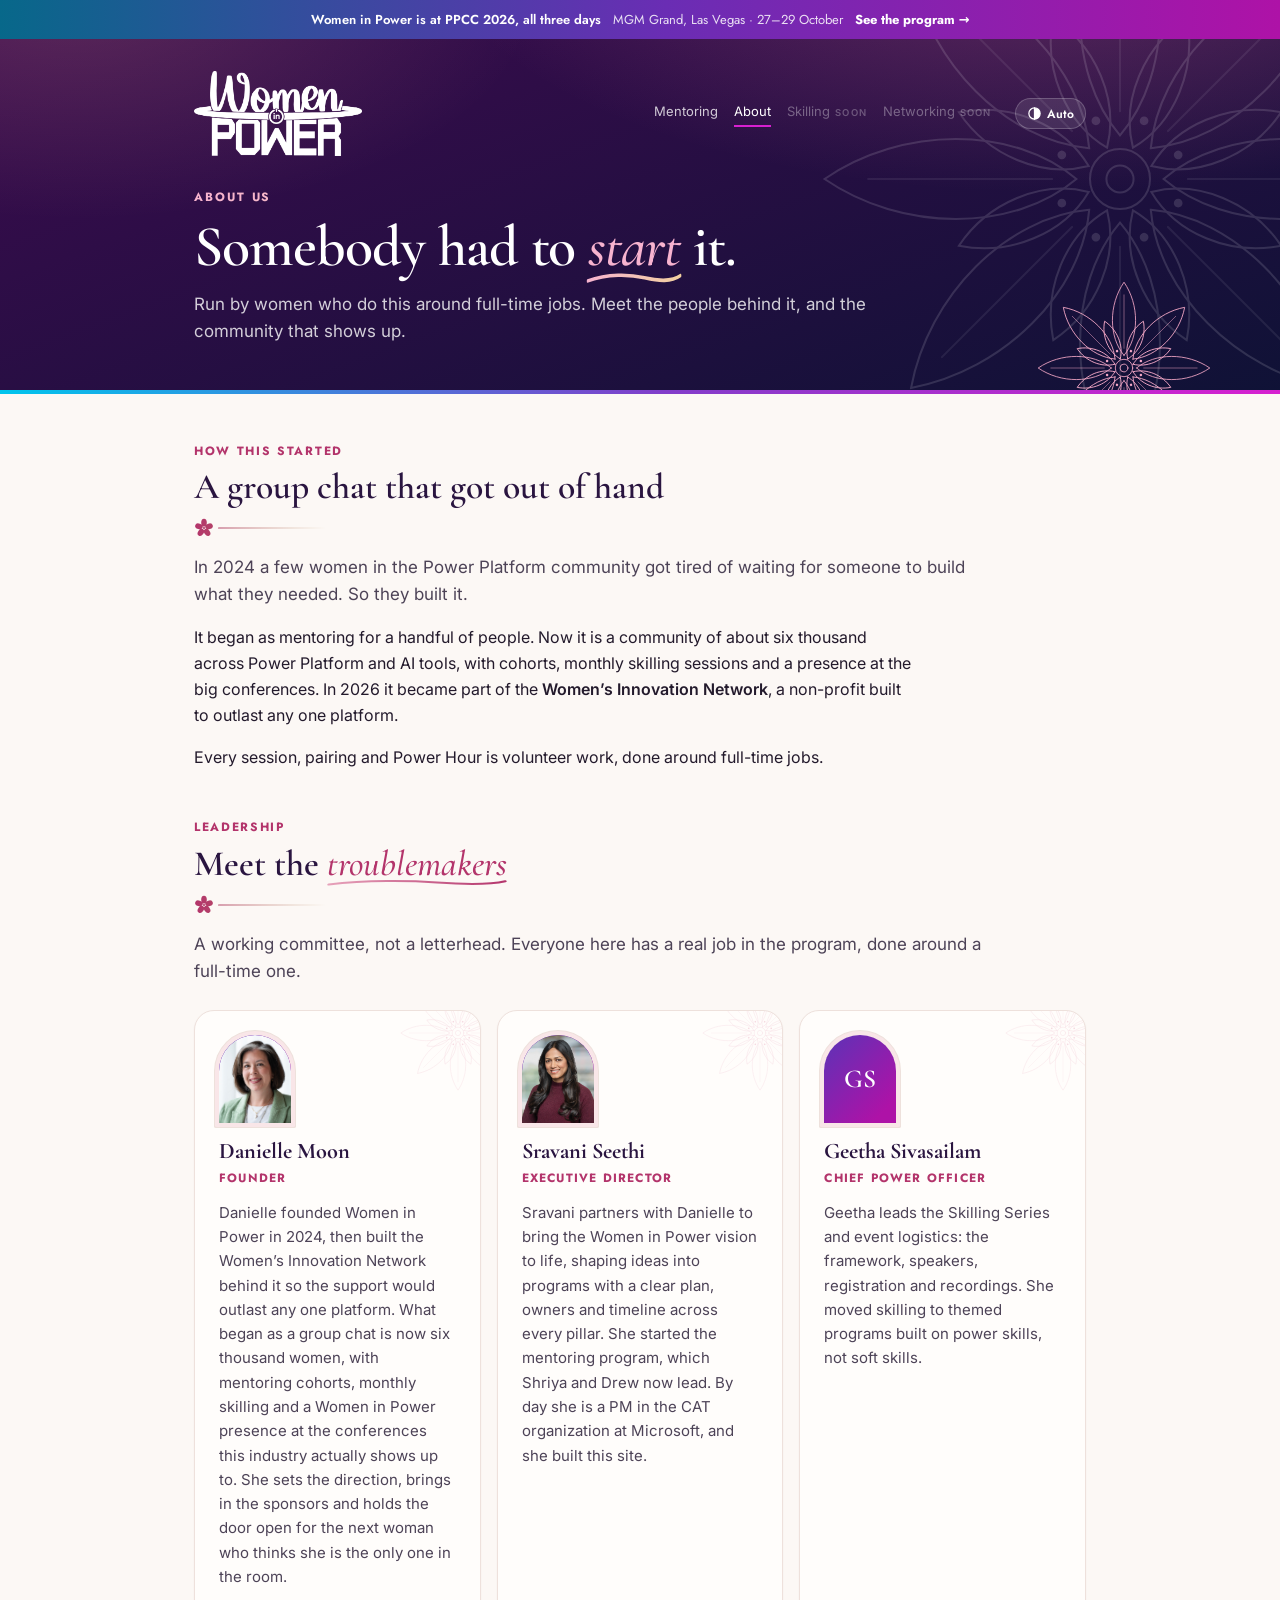
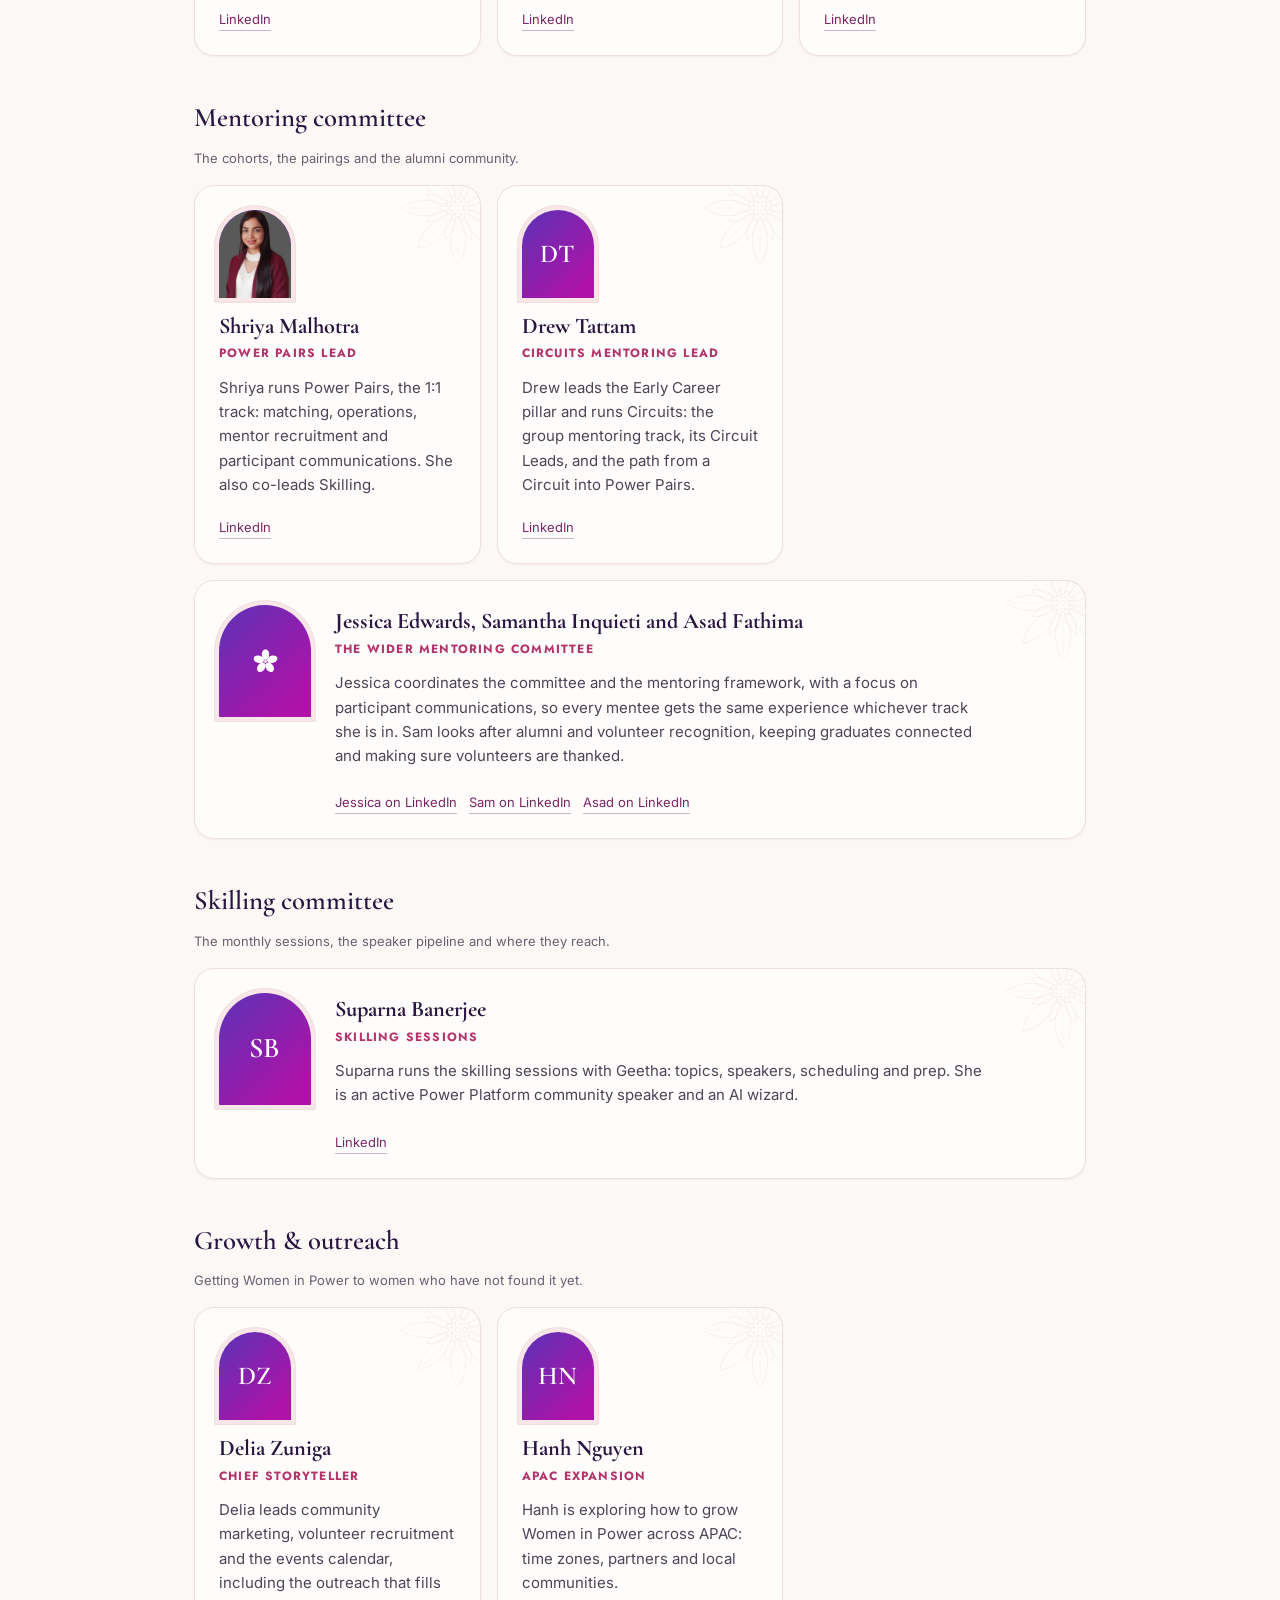
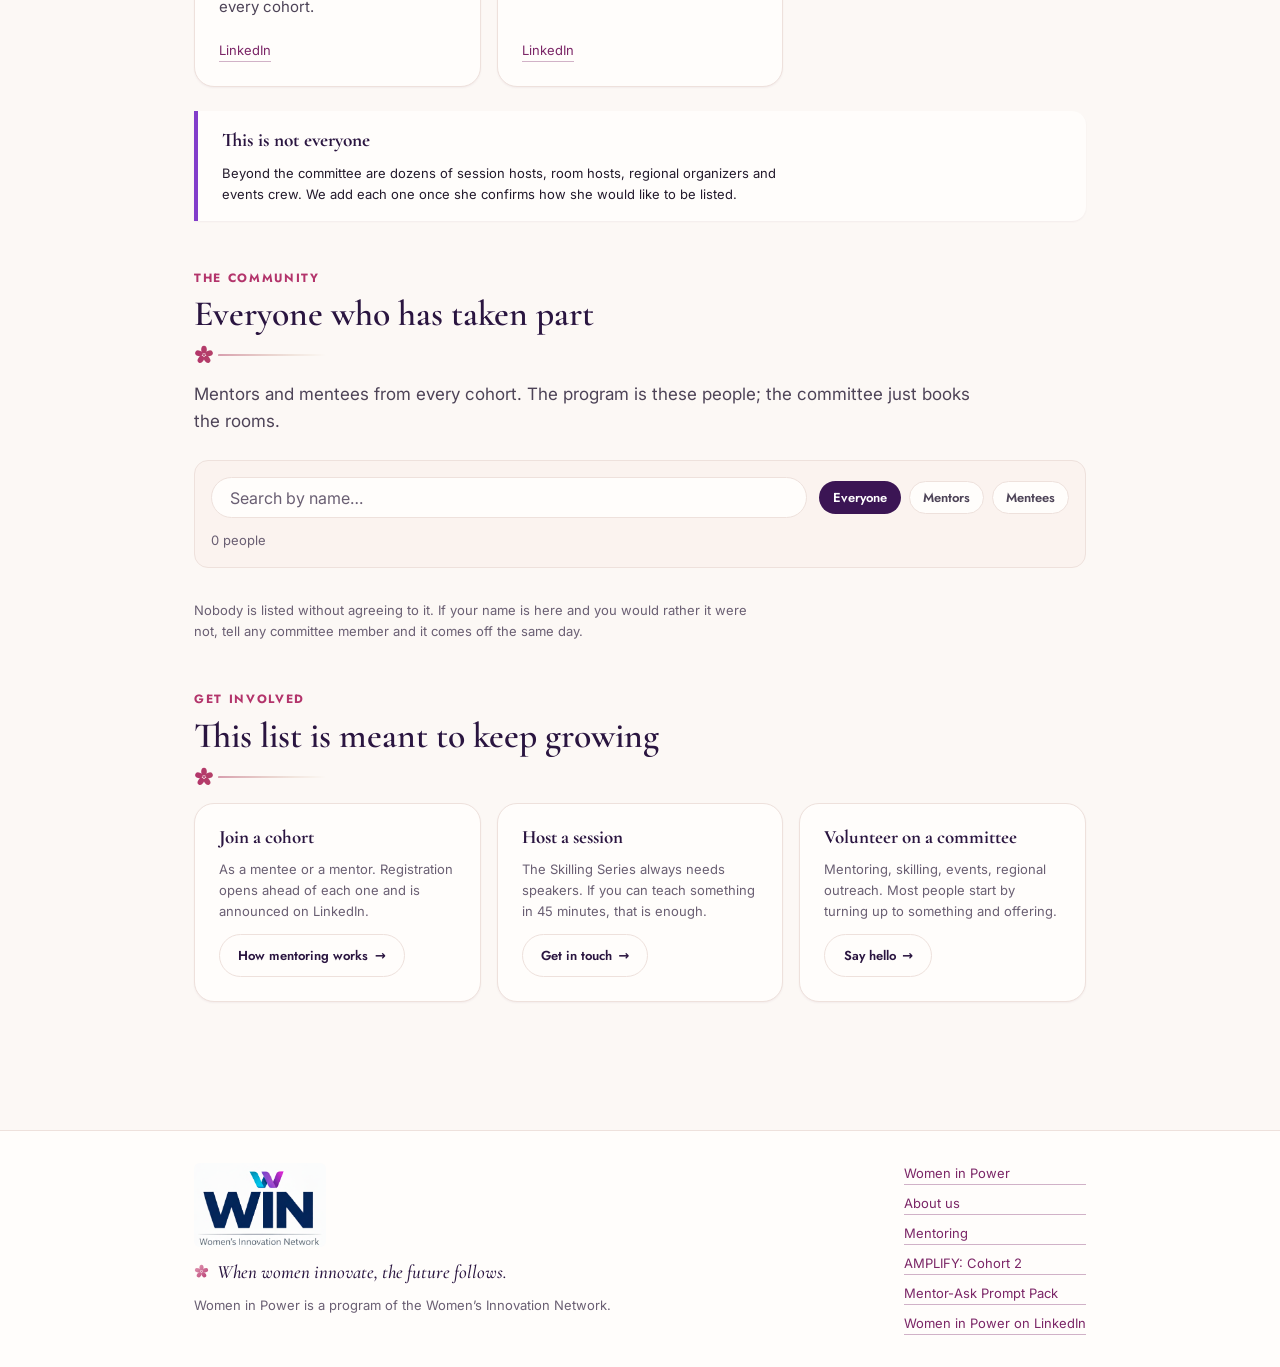
==== commit dbc17556: "Put Asad on the shared mentoring committee card Jessica, Sam and Asad now share the full-width commi" ====
--- a/about/index.html
+++ b/about/index.html
@@ -86,9 +86,9 @@
         Exception: a person may add their own. Sravani asked for hers
         (PM, CAT organization at Microsoft) on 11 Sep 2026.
       * Asad Fathima was added on 17 Sep 2026, LinkedIn supplied by Sravani.
-        Her card has no bio yet and no role beyond the committee: ask her
-        for one line and for the spelling she prefers, rather than writing
-        one for her.
+        She shares the committee card with Jessica and Sam. There is no
+        line about her work yet: ask her for one, and for the spelling she
+        prefers, rather than writing one for her.
       * Klaudia Roveri is not listed: the source names her as an adjacent
         partnership lead for the CAPE Women's Community, explicitly not
         Women in Power.
@@ -151,26 +151,16 @@
         <p class="person-links"><a href="https://www.linkedin.com/in/drew-tattam">LinkedIn</a></p>
       </article>
 
-      <article class="person">
-        <div class="person-avatar" data-photo="asad-fathima.jpg" aria-hidden="true">AF</div>
-        <div>
-          <p class="person-name">Asad Fathima</p>
-          <p class="person-role">Mentoring committee</p>
-        </div>
-        <p class="person-links"><a href="https://www.linkedin.com/in/asadfathima/">LinkedIn</a></p>
-      </article>
-
-      <!-- Two people, one card: the wider committee work rather than a named
-           track. .person-feature spans the row, so the pair does not read as
-           two half-empty cards. -->
+      <!-- Three people, one card: the wider committee work rather than a
+           named track. .person-feature spans the row. -->
       <article class="person person-feature">
         <div class="person-avatar" aria-hidden="true"><span class="bloom-mark" style="width:1.7rem;height:1.7rem;background:#fff"></span></div>
         <div>
-          <p class="person-name">Jessica Edwards and Samantha Inquieti</p>
+          <p class="person-name">Jessica Edwards, Samantha Inquieti and Asad Fathima</p>
           <p class="person-role">The wider mentoring committee</p>
         </div>
         <p class="person-bio">Jessica coordinates the committee and the mentoring framework, with a focus on participant communications, so every mentee gets the same experience whichever track she is in. Sam looks after alumni and volunteer recognition, keeping graduates connected and making sure volunteers are thanked.</p>
-        <p class="person-links"><a href="https://www.linkedin.com/in/jessica~edwards/">Jessica on LinkedIn</a> <a href="https://www.linkedin.com/in/sam-inquieti-rmcp%C2%AE-prince2-aws-cloud-practitioner-b1431a21/">Sam on LinkedIn</a></p>
+        <p class="person-links"><a href="https://www.linkedin.com/in/jessica~edwards/">Jessica on LinkedIn</a> <a href="https://www.linkedin.com/in/sam-inquieti-rmcp%C2%AE-prince2-aws-cloud-practitioner-b1431a21/">Sam on LinkedIn</a> <a href="https://www.linkedin.com/in/asadfathima/">Asad on LinkedIn</a></p>
       </article>
 
     </div>
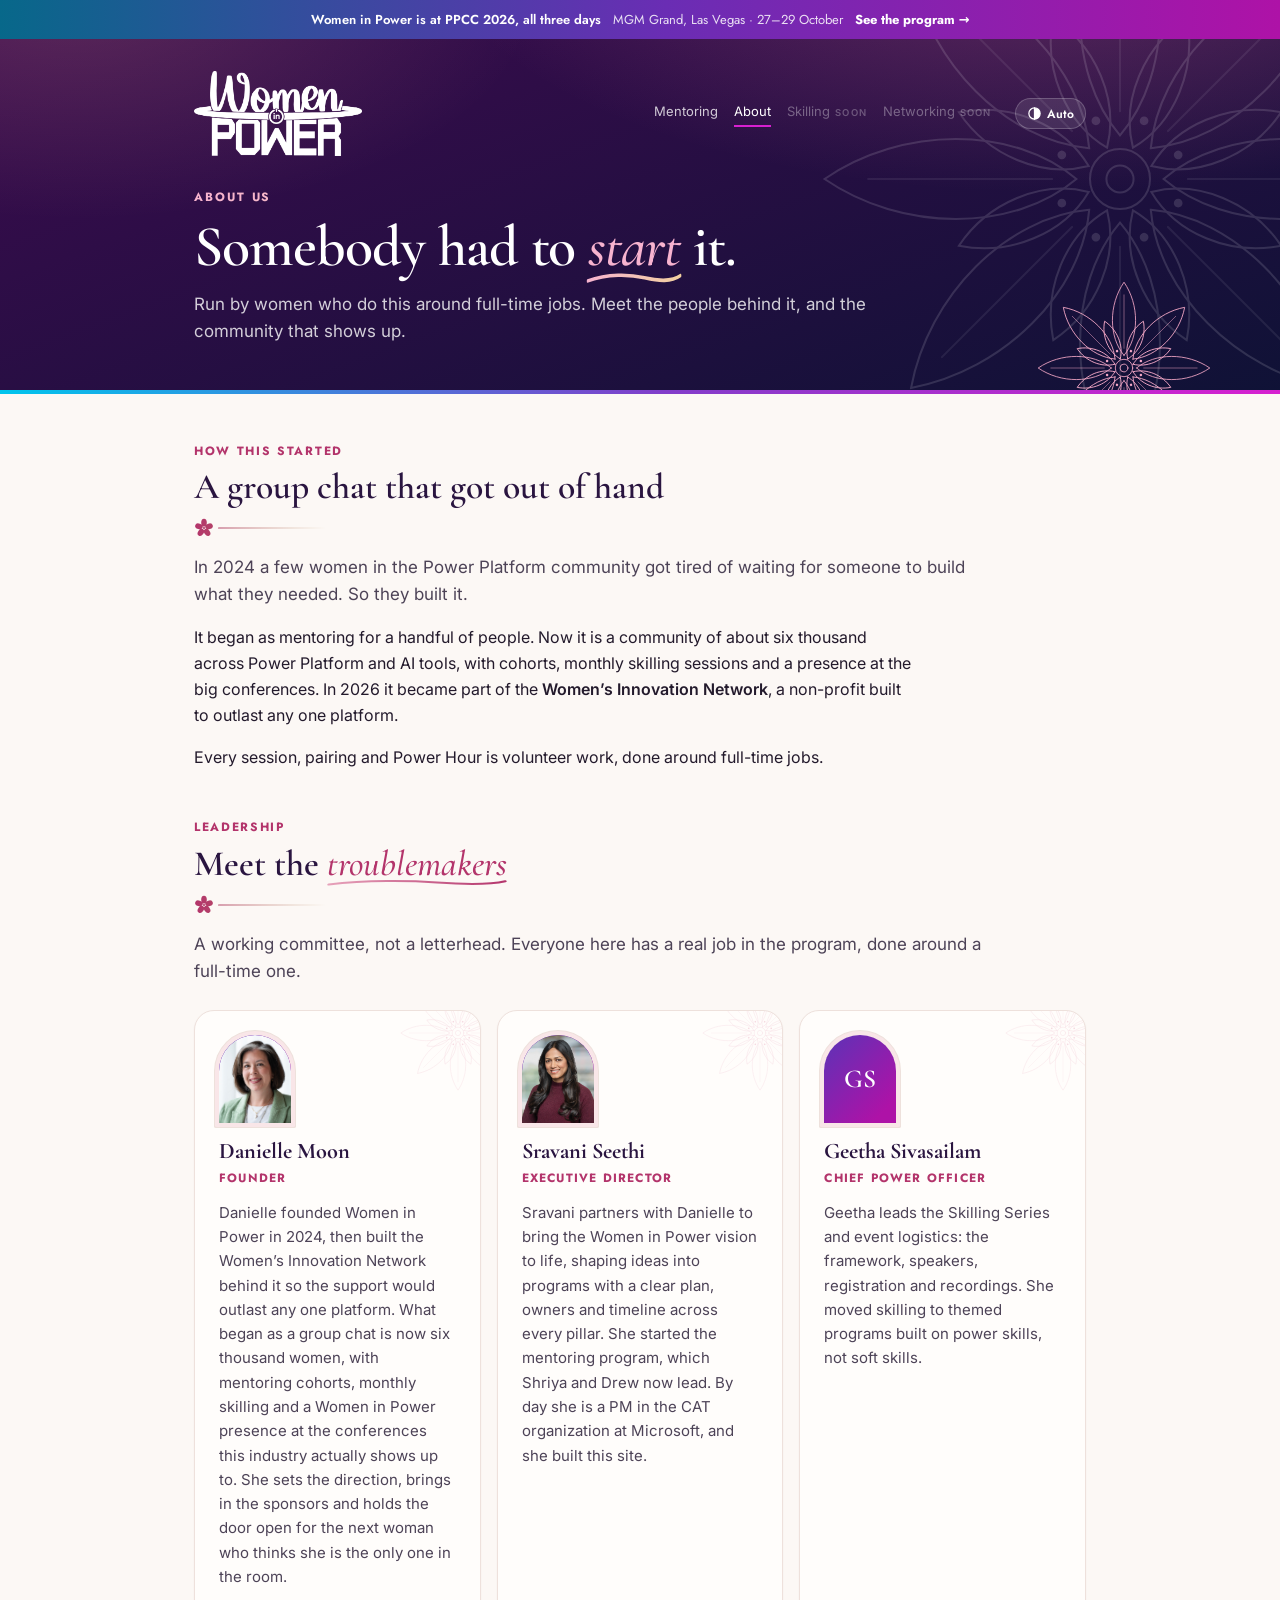
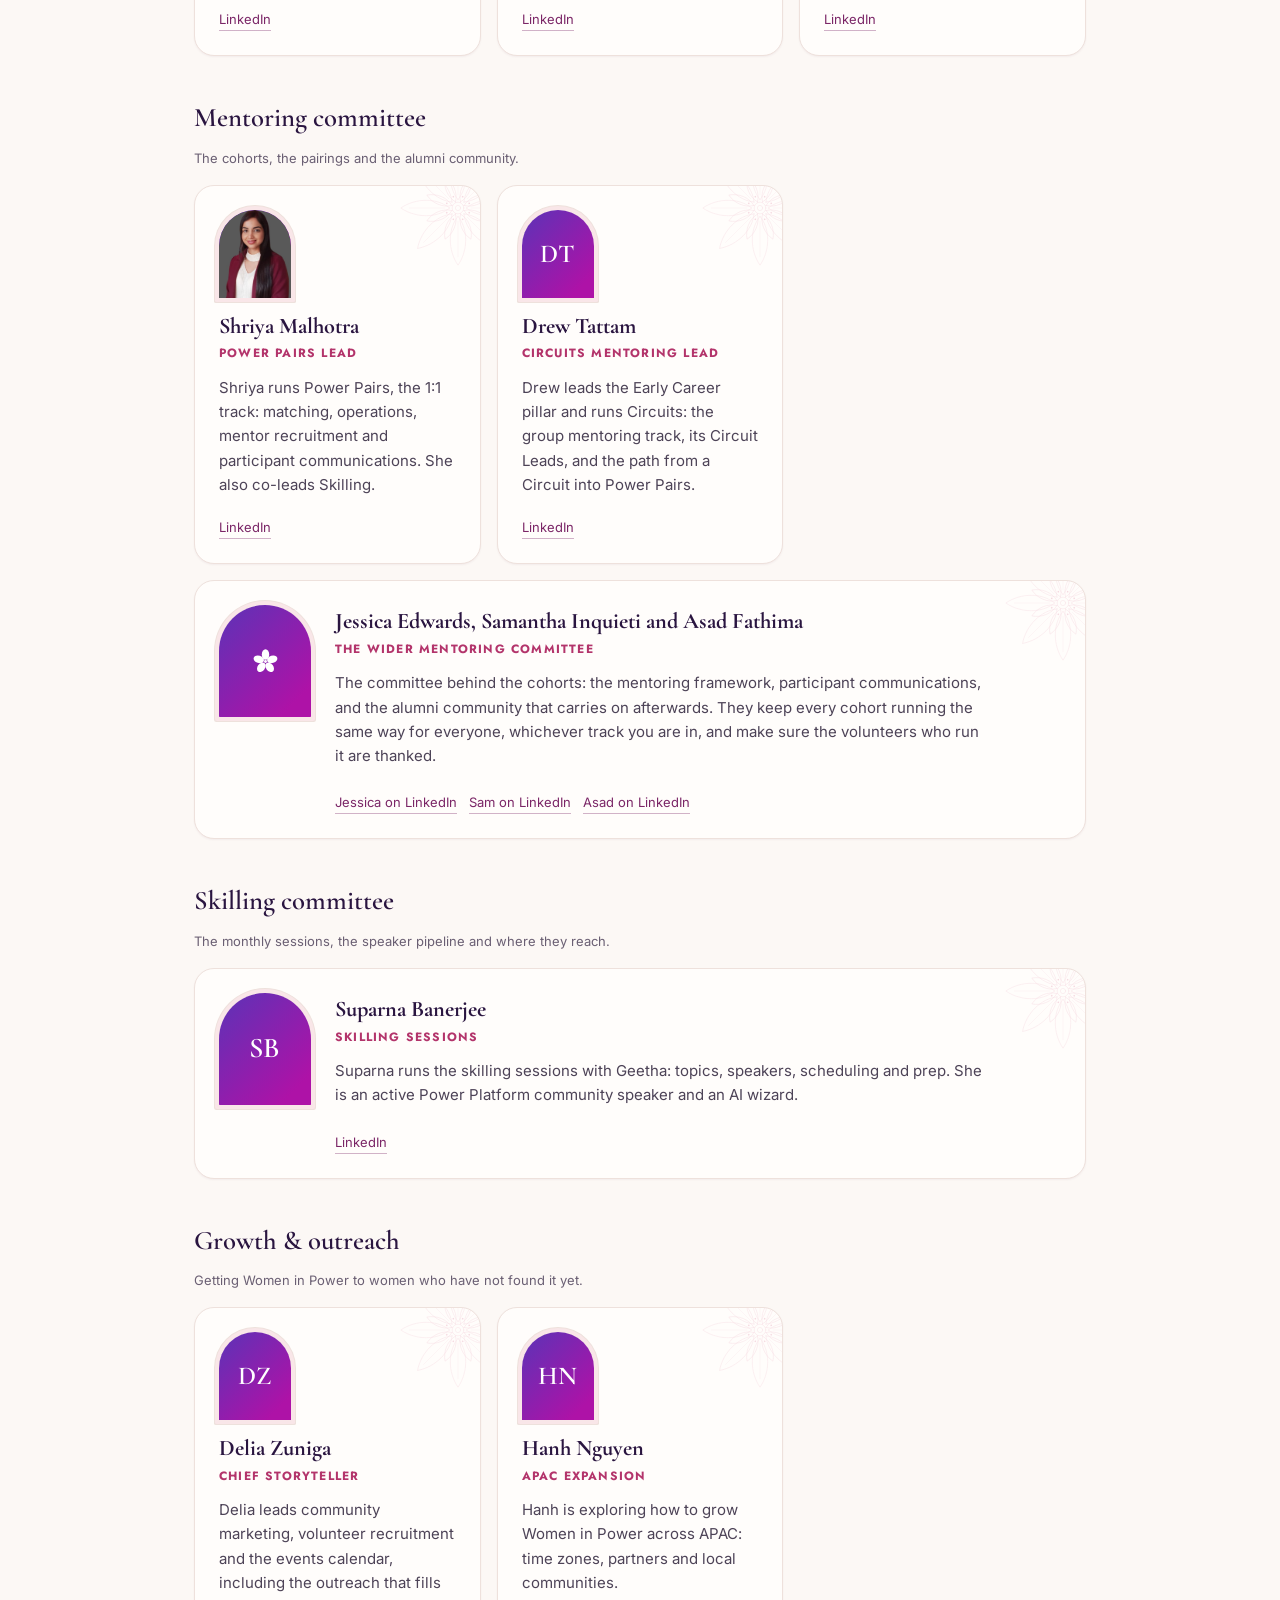
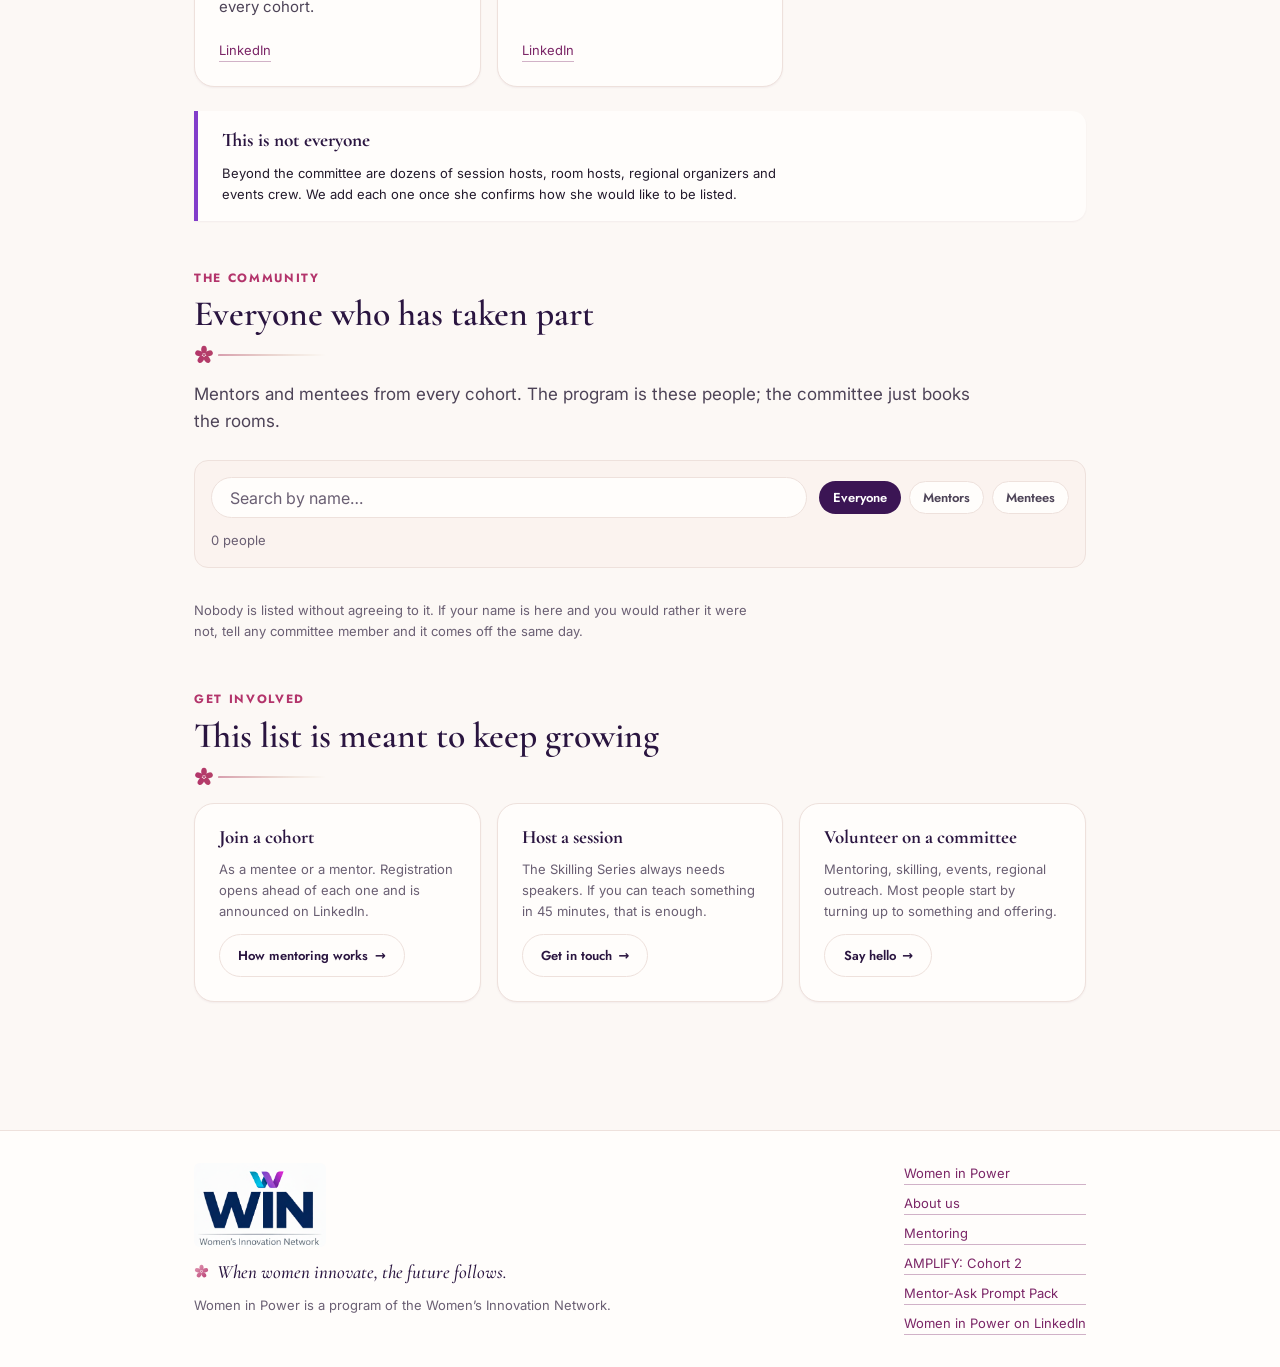
==== commit eb3b5ab4: "One description for the three committee members The shared card now describes the committee's work r" ====
--- a/about/index.html
+++ b/about/index.html
@@ -86,9 +86,9 @@
         Exception: a person may add their own. Sravani asked for hers
         (PM, CAT organization at Microsoft) on 11 Sep 2026.
       * Asad Fathima was added on 17 Sep 2026, LinkedIn supplied by Sravani.
-        She shares the committee card with Jessica and Sam. There is no
-        line about her work yet: ask her for one, and for the spelling she
-        prefers, rather than writing one for her.
+        She shares the committee card with Jessica and Sam, which now
+        carries one description for all three rather than a line each.
+        Check the spelling of her name with her.
       * Klaudia Roveri is not listed: the source names her as an adjacent
         partnership lead for the CAPE Women's Community, explicitly not
         Women in Power.
@@ -159,7 +159,7 @@
           <p class="person-name">Jessica Edwards, Samantha Inquieti and Asad Fathima</p>
           <p class="person-role">The wider mentoring committee</p>
         </div>
-        <p class="person-bio">Jessica coordinates the committee and the mentoring framework, with a focus on participant communications, so every mentee gets the same experience whichever track she is in. Sam looks after alumni and volunteer recognition, keeping graduates connected and making sure volunteers are thanked.</p>
+        <p class="person-bio">The committee behind the cohorts: the mentoring framework, participant communications, and the alumni community that carries on afterwards. They keep every cohort running the same way for everyone, whichever track you are in, and make sure the volunteers who run it are thanked.</p>
         <p class="person-links"><a href="https://www.linkedin.com/in/jessica~edwards/">Jessica on LinkedIn</a> <a href="https://www.linkedin.com/in/sam-inquieti-rmcp%C2%AE-prince2-aws-cloud-practitioner-b1431a21/">Sam on LinkedIn</a> <a href="https://www.linkedin.com/in/asadfathima/">Asad on LinkedIn</a></p>
       </article>
 
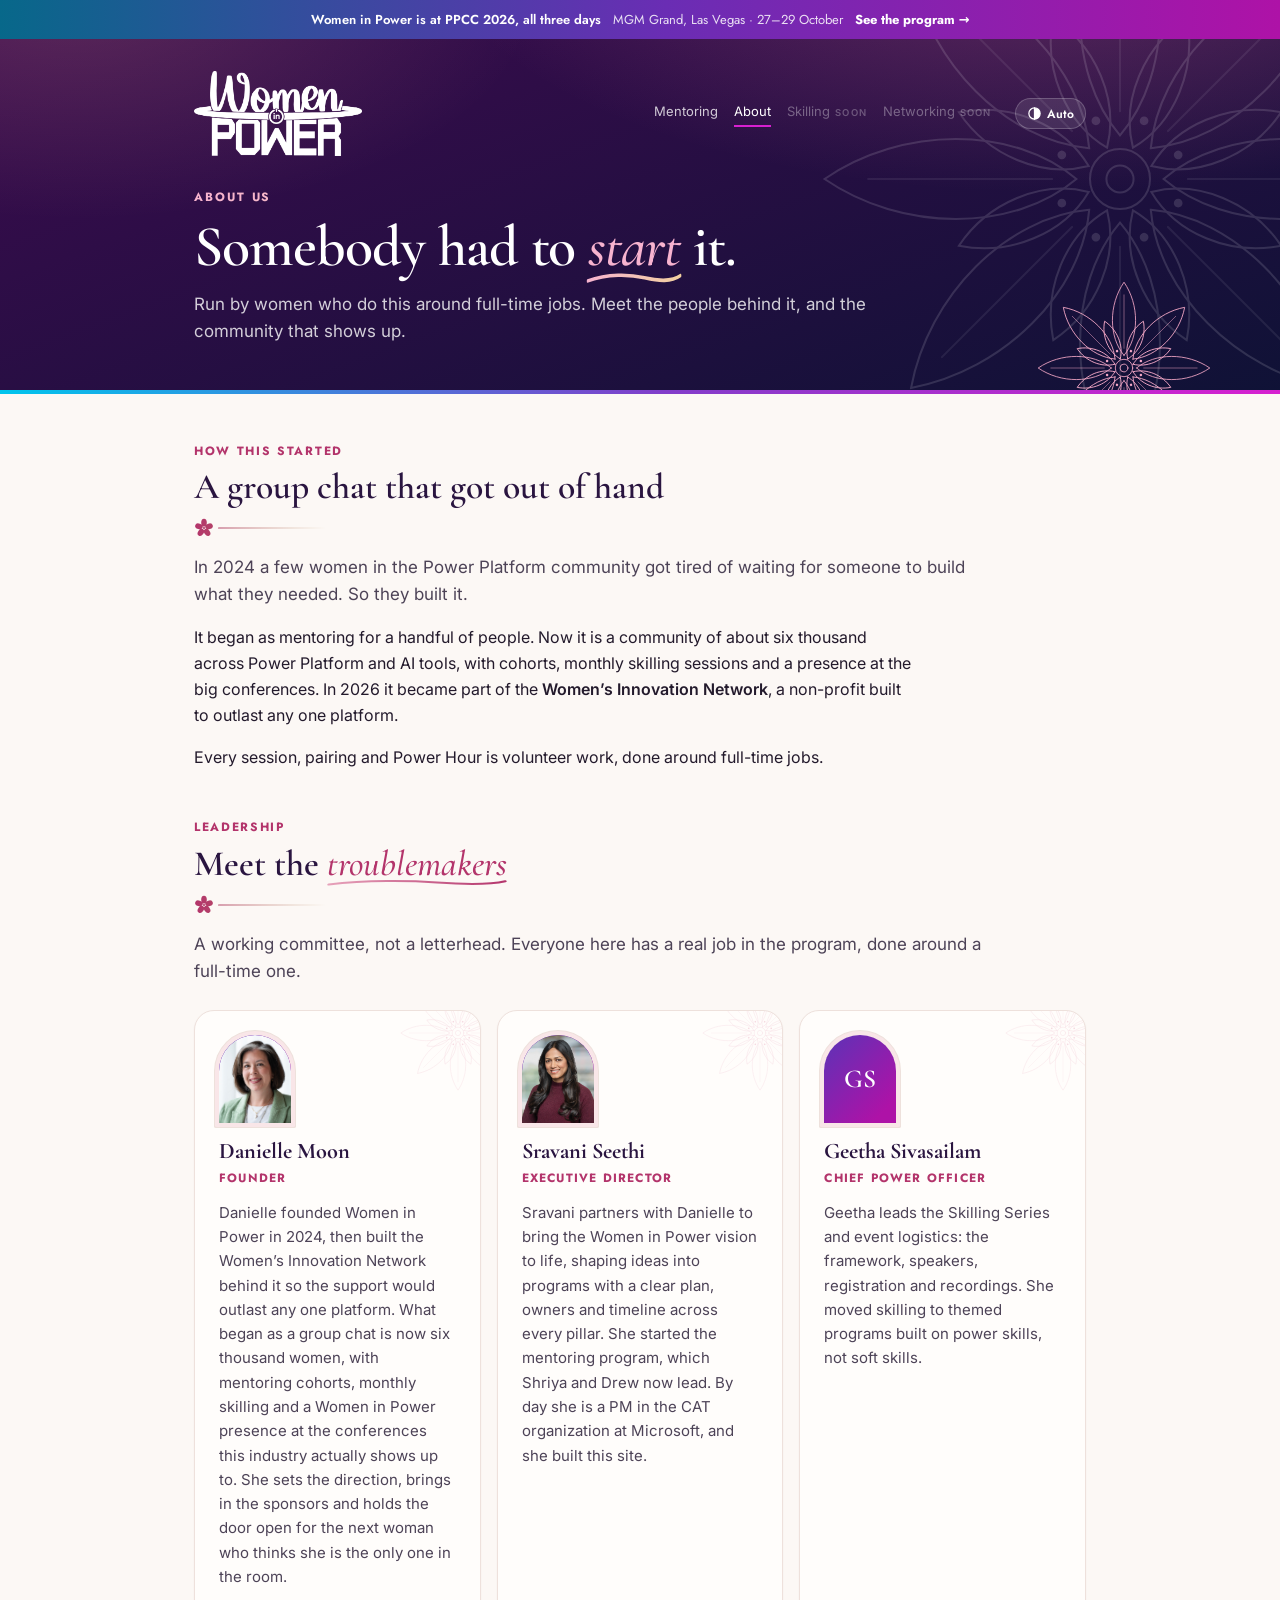
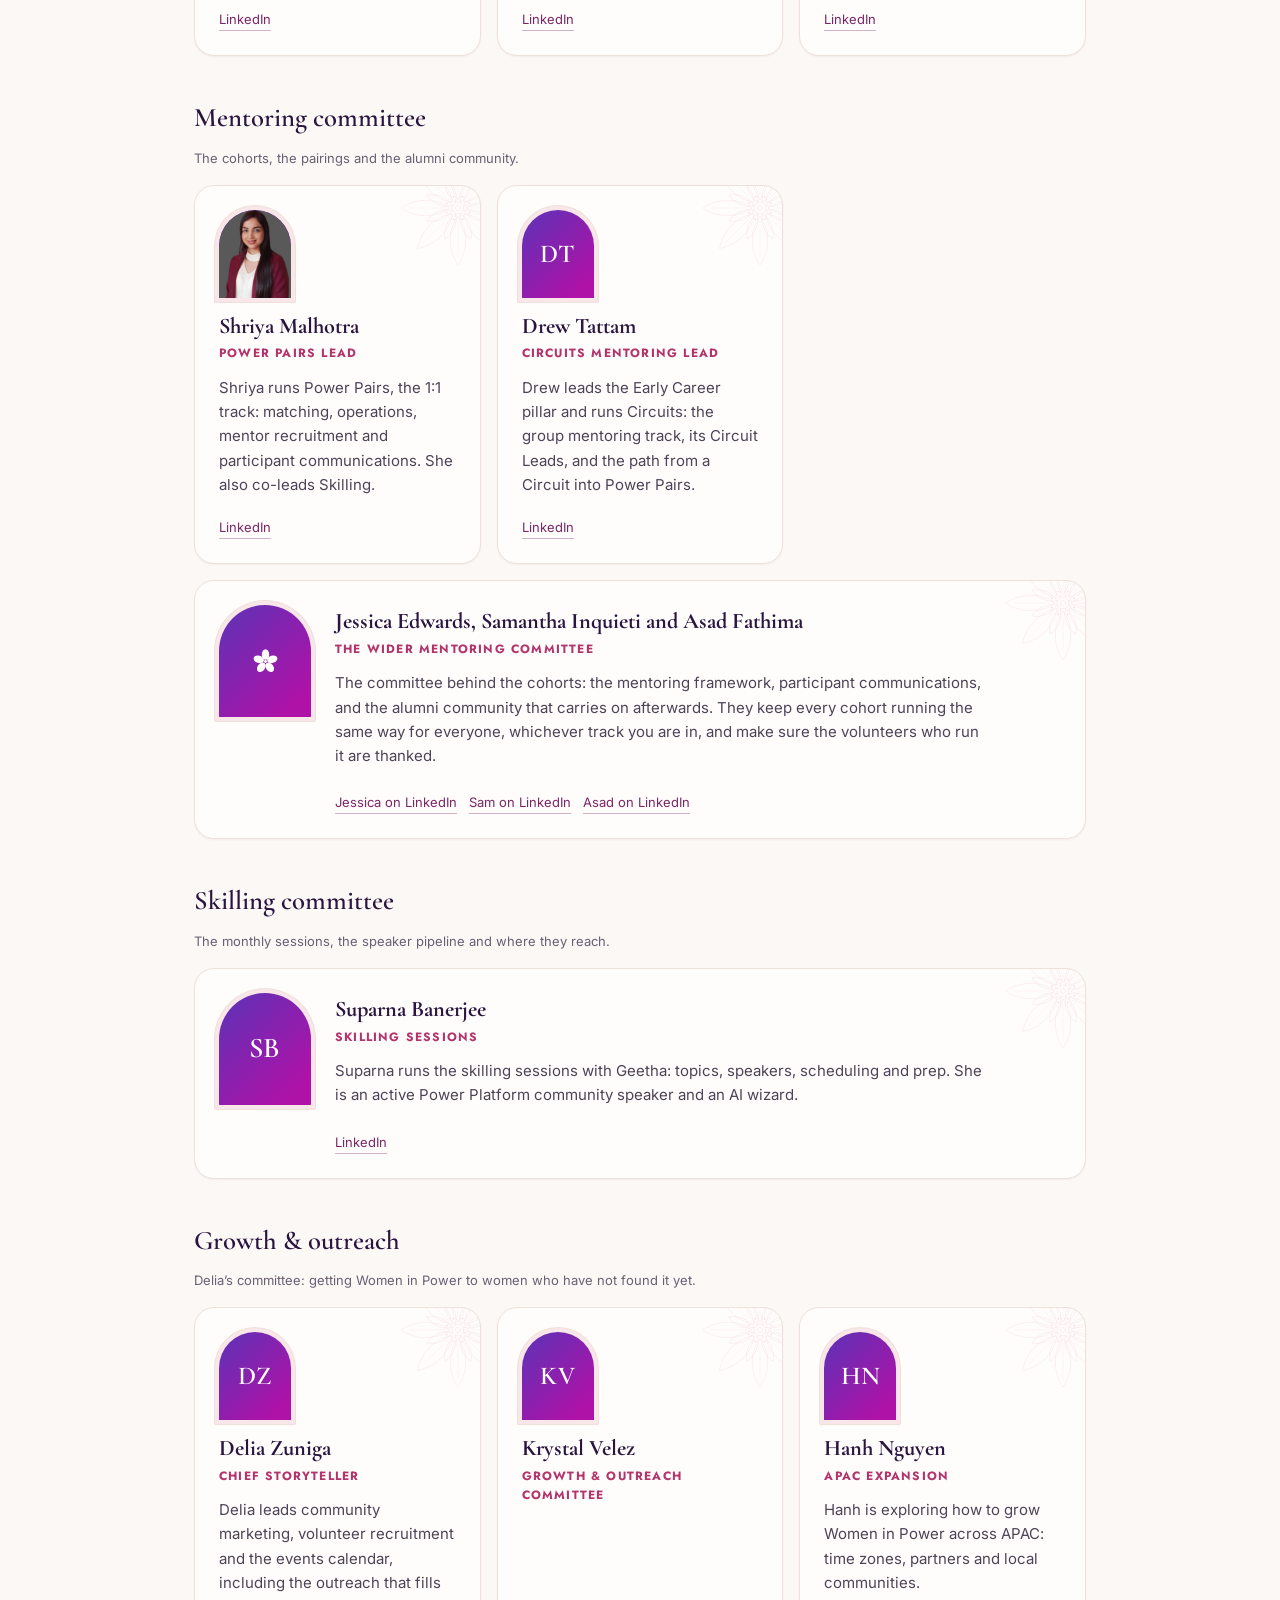
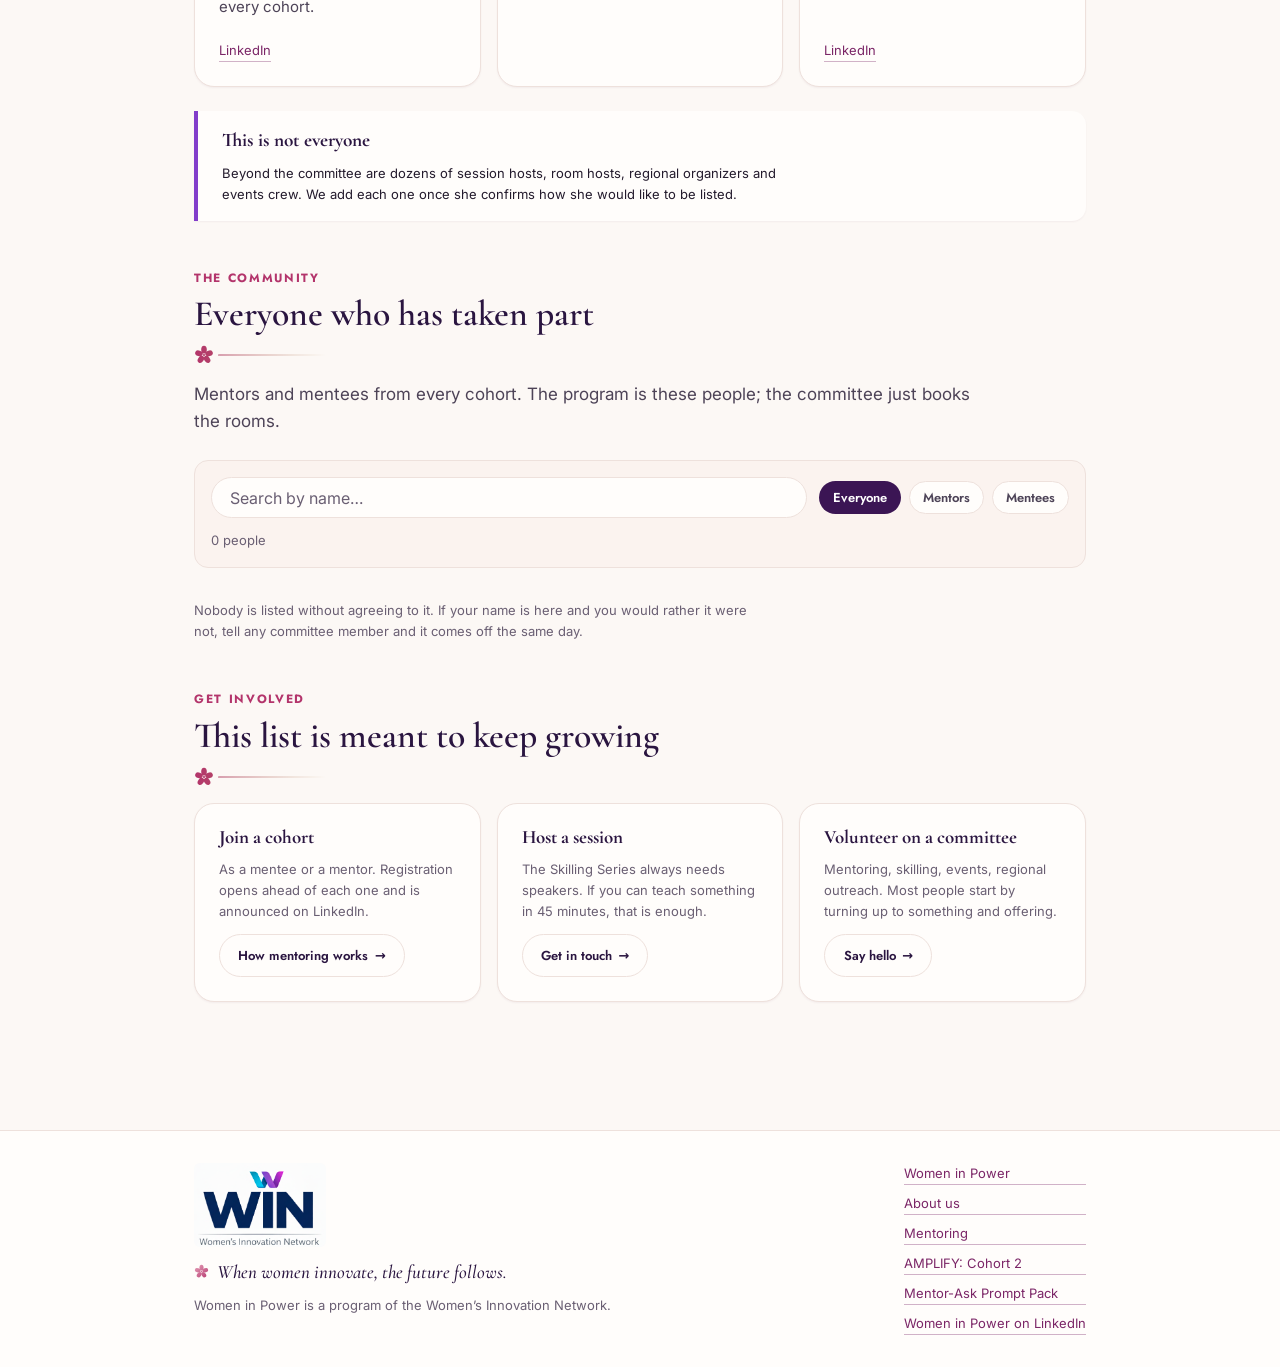
==== commit fda827a1: "Add Delia's and Krystal's photos, and Krystal to Growth & outreach - Delia's and Krystal's photos, c" ====
--- a/about/index.html
+++ b/about/index.html
@@ -85,6 +85,8 @@
         change, they belong to the person, and LinkedIn already carries them.
         Exception: a person may add their own. Sravani asked for hers
         (PM, CAT organization at Microsoft) on 11 Sep 2026.
+      * Krystal Velez was added on 18 Sep 2026, with her photo supplied by
+        Sravani. No LinkedIn or bio yet: ask her for both, do not guess.
       * Asad Fathima was added on 17 Sep 2026, LinkedIn supplied by Sravani.
         She shares the committee card with Jessica and Sam, which now
         carries one description for all three rather than a line each.
@@ -181,7 +183,7 @@
     </div>
 
     <h3 style="margin-top:var(--s-7)">Growth &amp; outreach</h3>
-    <p class="small muted">Getting Women in Power to women who have not found it yet.</p>
+    <p class="small muted">Delia&rsquo;s committee: getting Women in Power to women who have not found it yet.</p>
     <div class="people" style="margin-top:var(--s-4)">
 
       <article class="person">
@@ -192,6 +194,14 @@
         </div>
         <p class="person-bio">Delia leads community marketing, volunteer recruitment and the events calendar, including the outreach that fills every cohort.</p>
         <p class="person-links"><a href="https://www.linkedin.com/in/deliazuniga">LinkedIn</a></p>
+      </article>
+
+      <article class="person">
+        <div class="person-avatar" data-photo="krystal-velez.jpg" aria-hidden="true">KV</div>
+        <div>
+          <p class="person-name">Krystal Velez</p>
+          <p class="person-role">Growth &amp; outreach committee</p>
+        </div>
       </article>
 
 
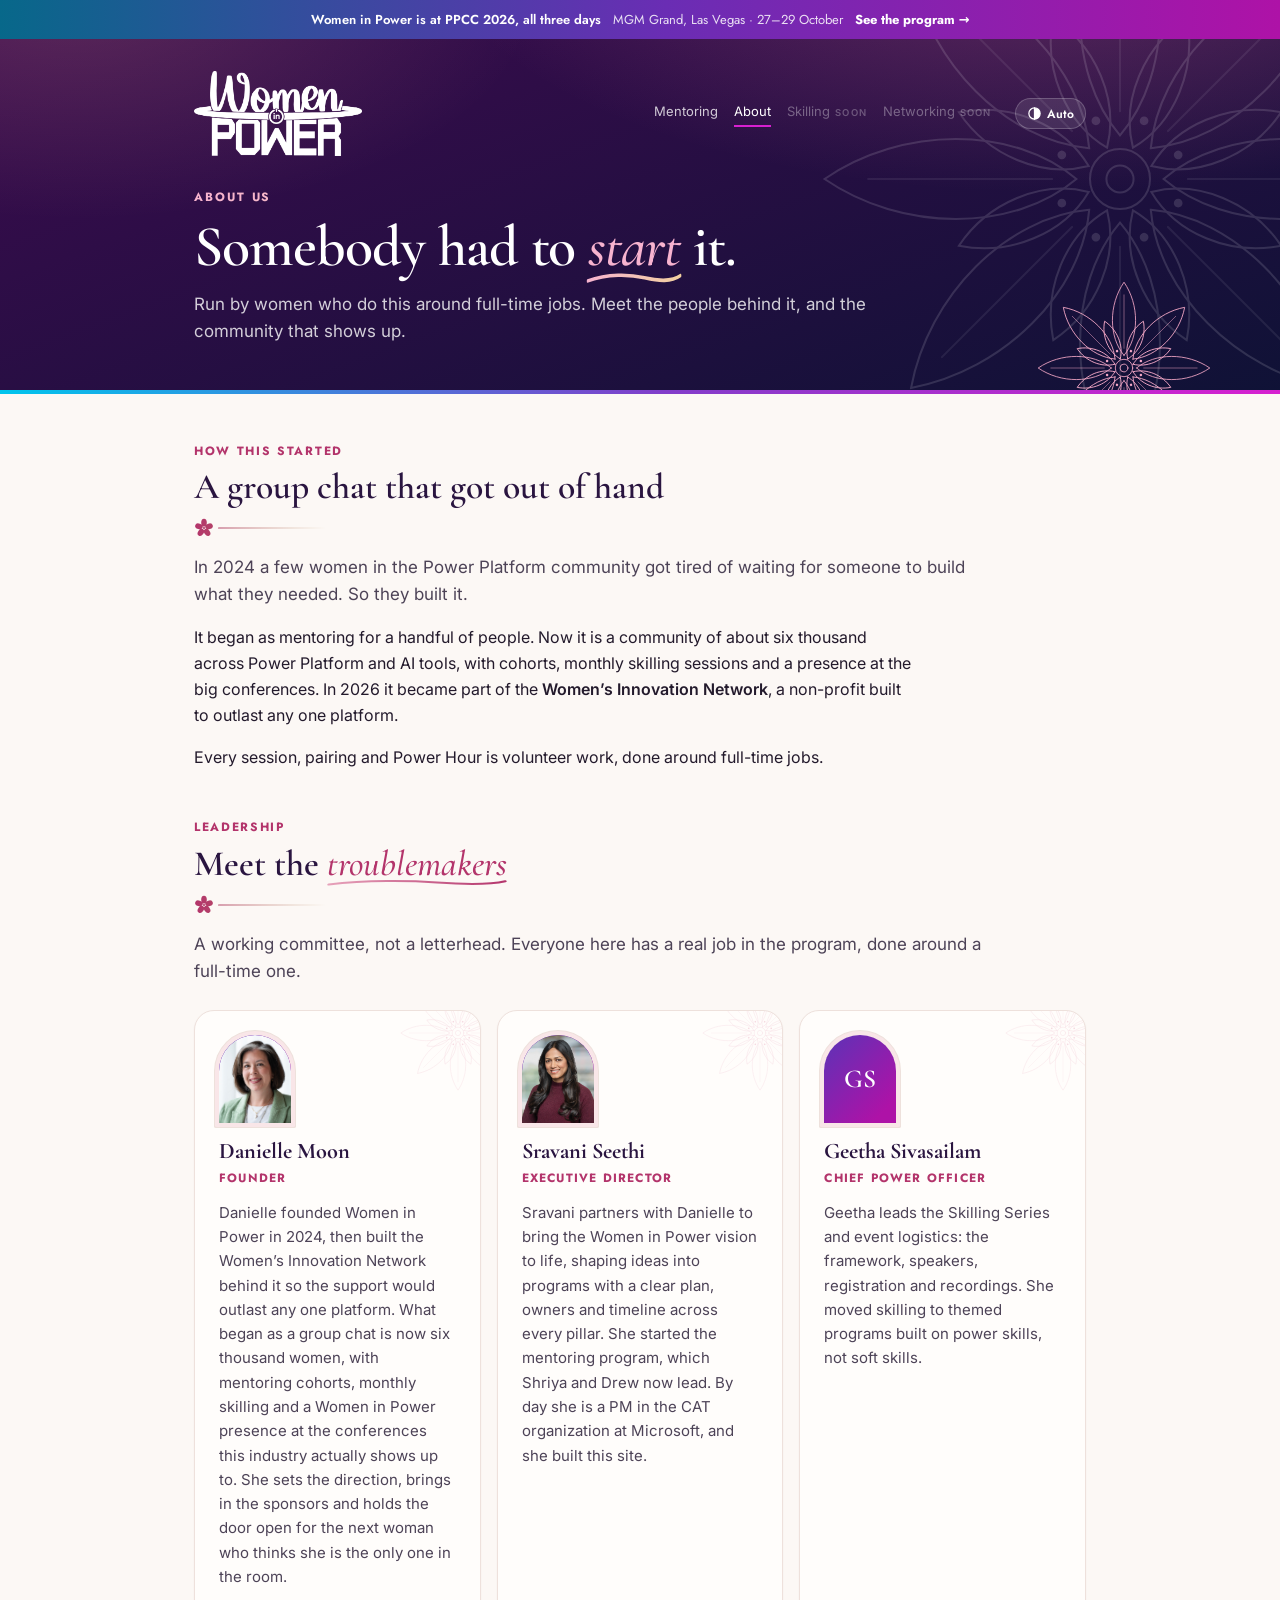
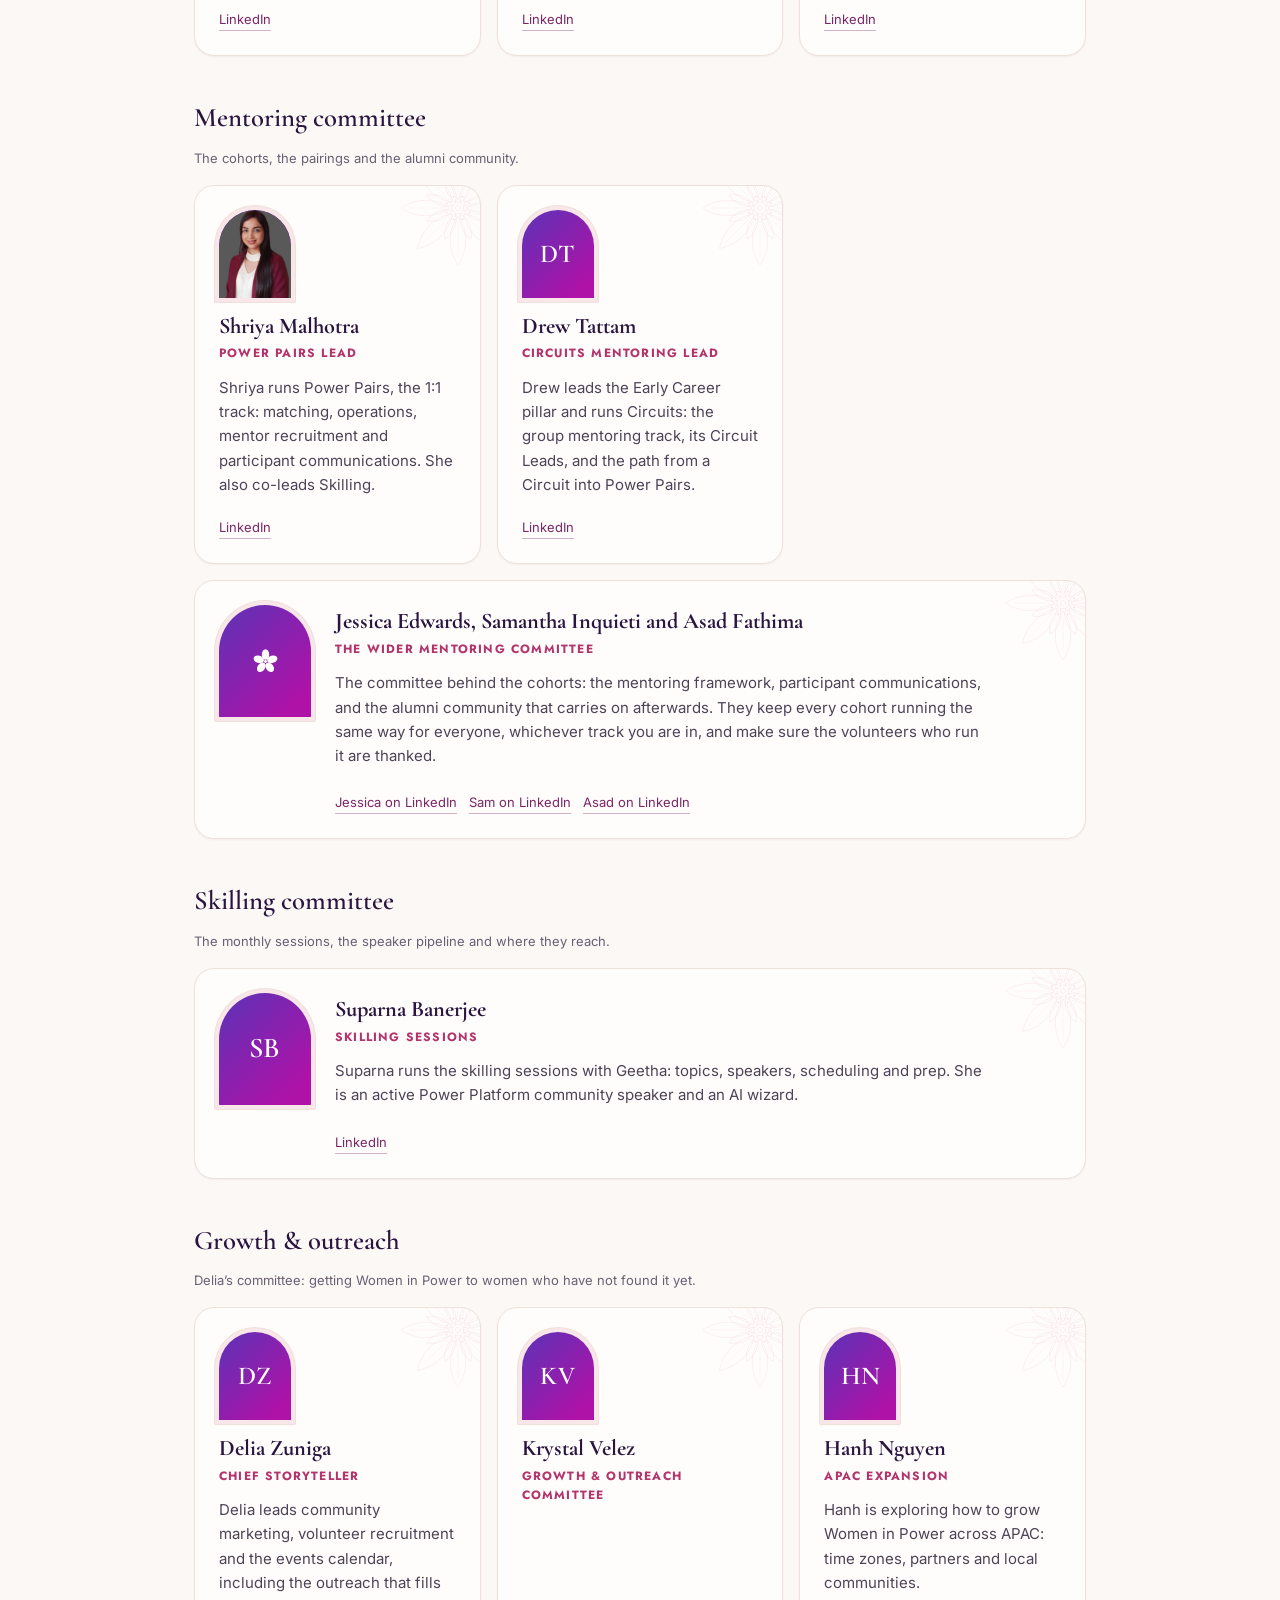
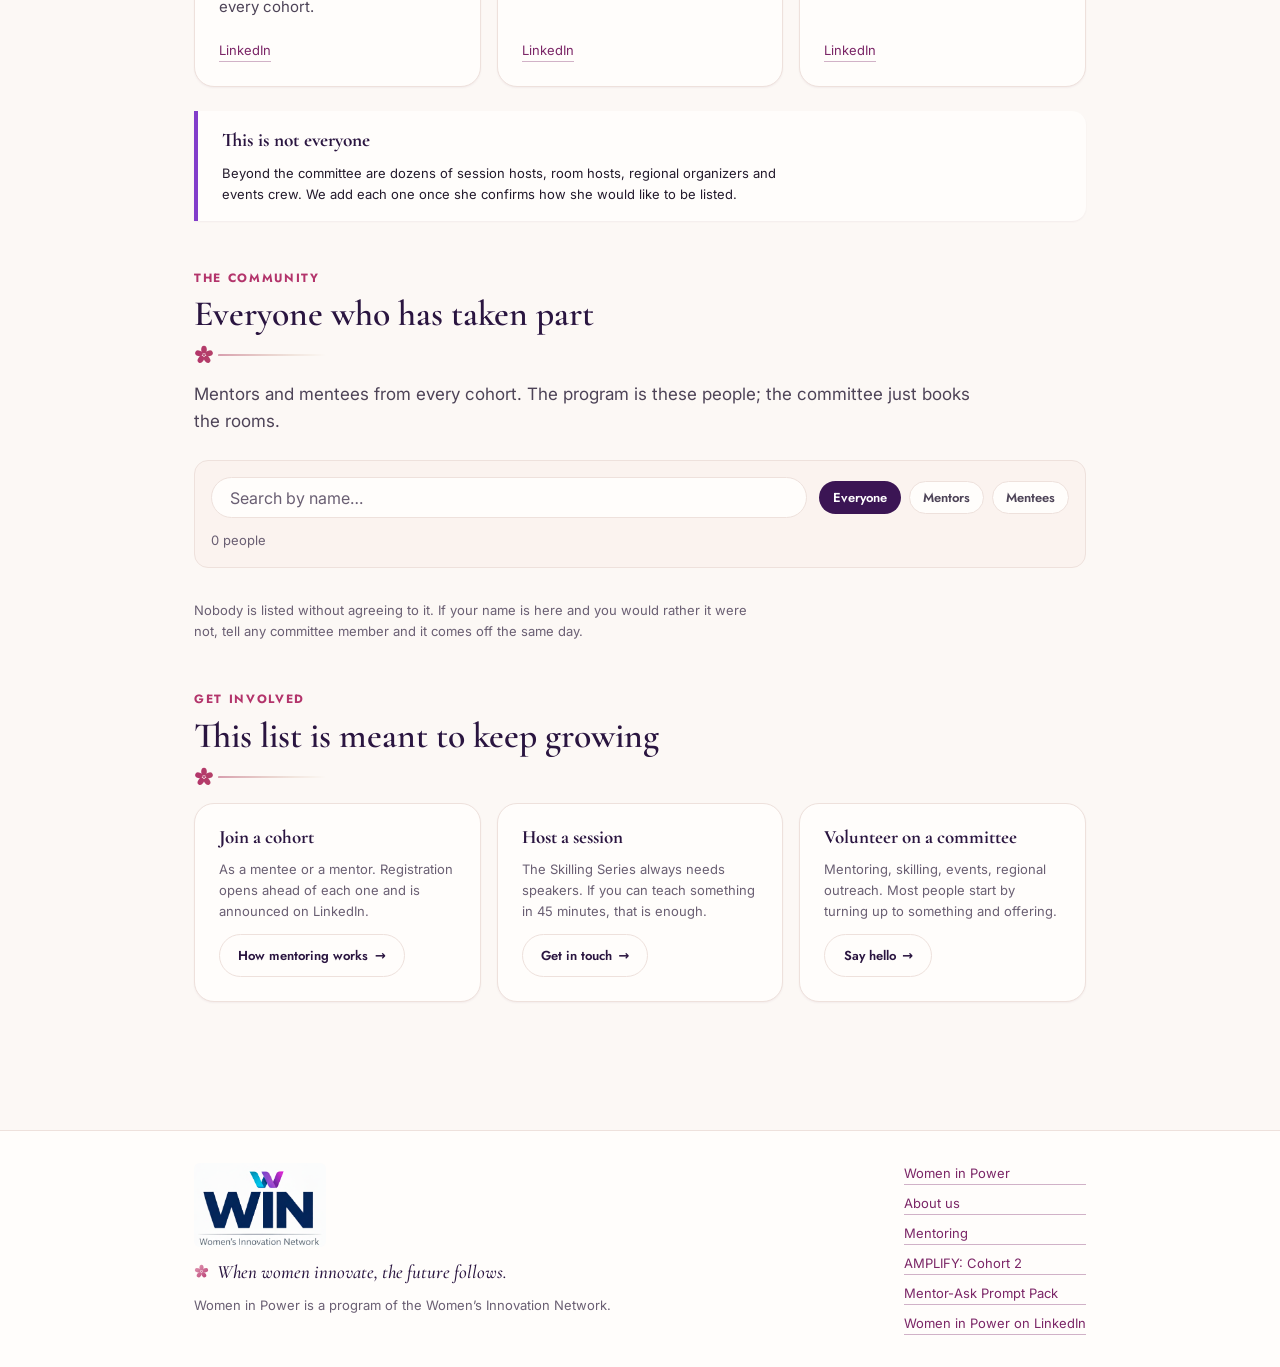
==== commit c6b8d72a: "Add Krystal's LinkedIn Co-Authored-By: Claude Opus 5 <noreply@anthropic.com>" ====
--- a/about/index.html
+++ b/about/index.html
@@ -86,7 +86,8 @@
         Exception: a person may add their own. Sravani asked for hers
         (PM, CAT organization at Microsoft) on 11 Sep 2026.
       * Krystal Velez was added on 18 Sep 2026, with her photo supplied by
-        Sravani. No LinkedIn or bio yet: ask her for both, do not guess.
+        Sravani. LinkedIn supplied by Sravani on 18 Sep 2026. No bio yet:
+        ask her for one line, do not write it for her.
       * Asad Fathima was added on 17 Sep 2026, LinkedIn supplied by Sravani.
         She shares the committee card with Jessica and Sam, which now
         carries one description for all three rather than a line each.
@@ -202,6 +203,7 @@
           <p class="person-name">Krystal Velez</p>
           <p class="person-role">Growth &amp; outreach committee</p>
         </div>
+        <p class="person-links"><a href="https://www.linkedin.com/in/krystal-velez/">LinkedIn</a></p>
       </article>
 
 
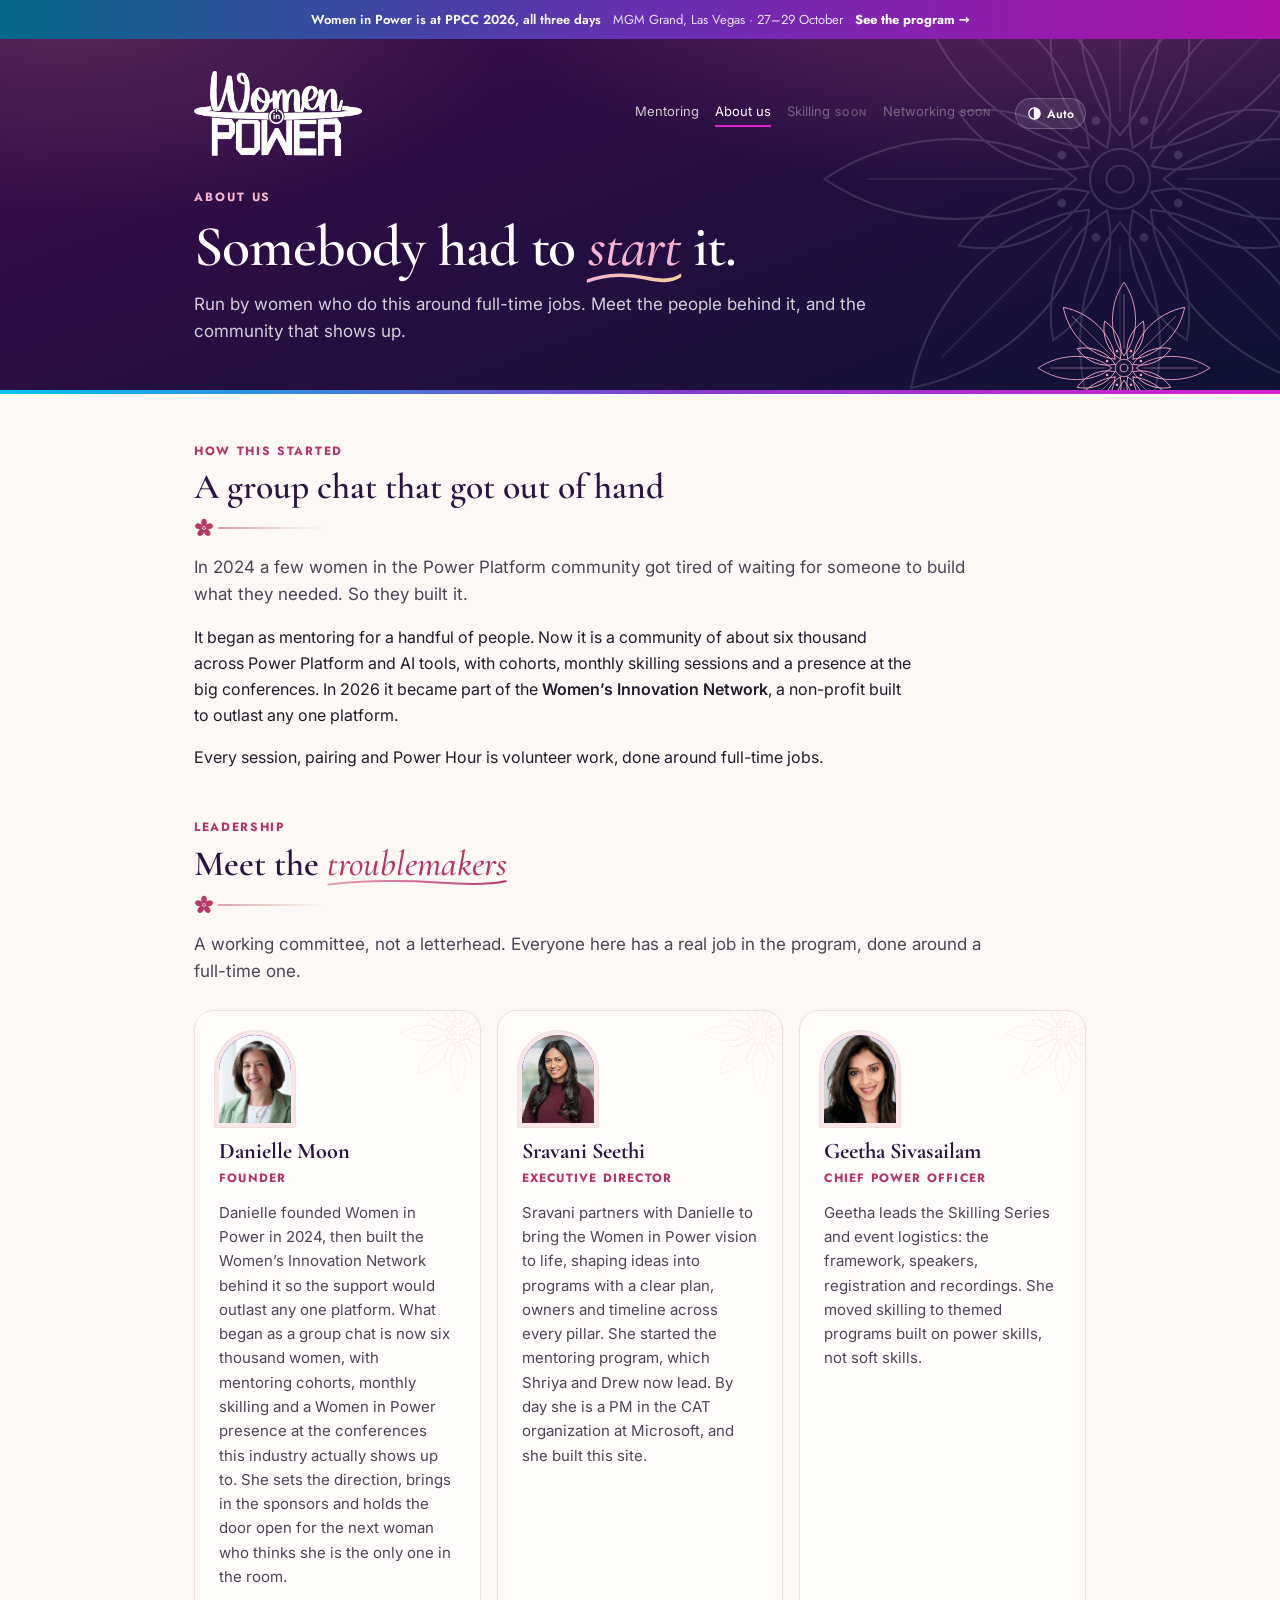
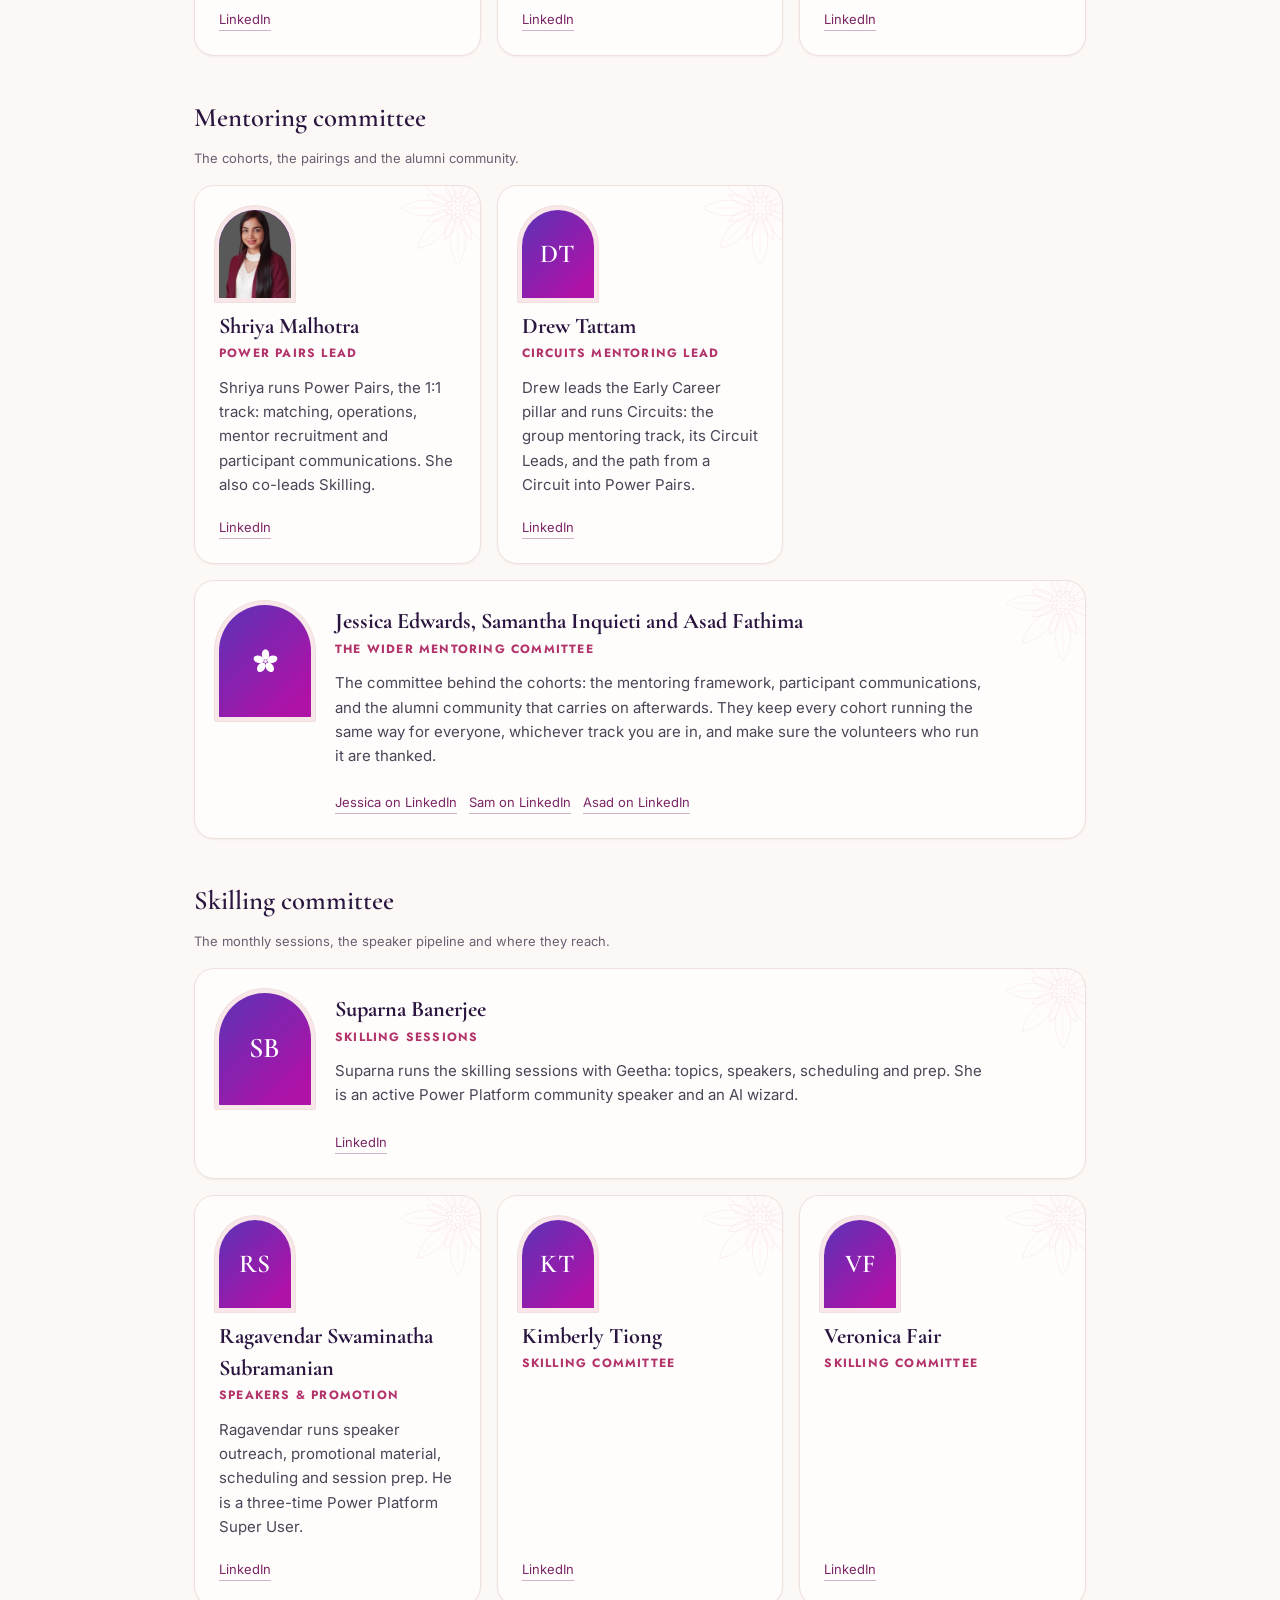
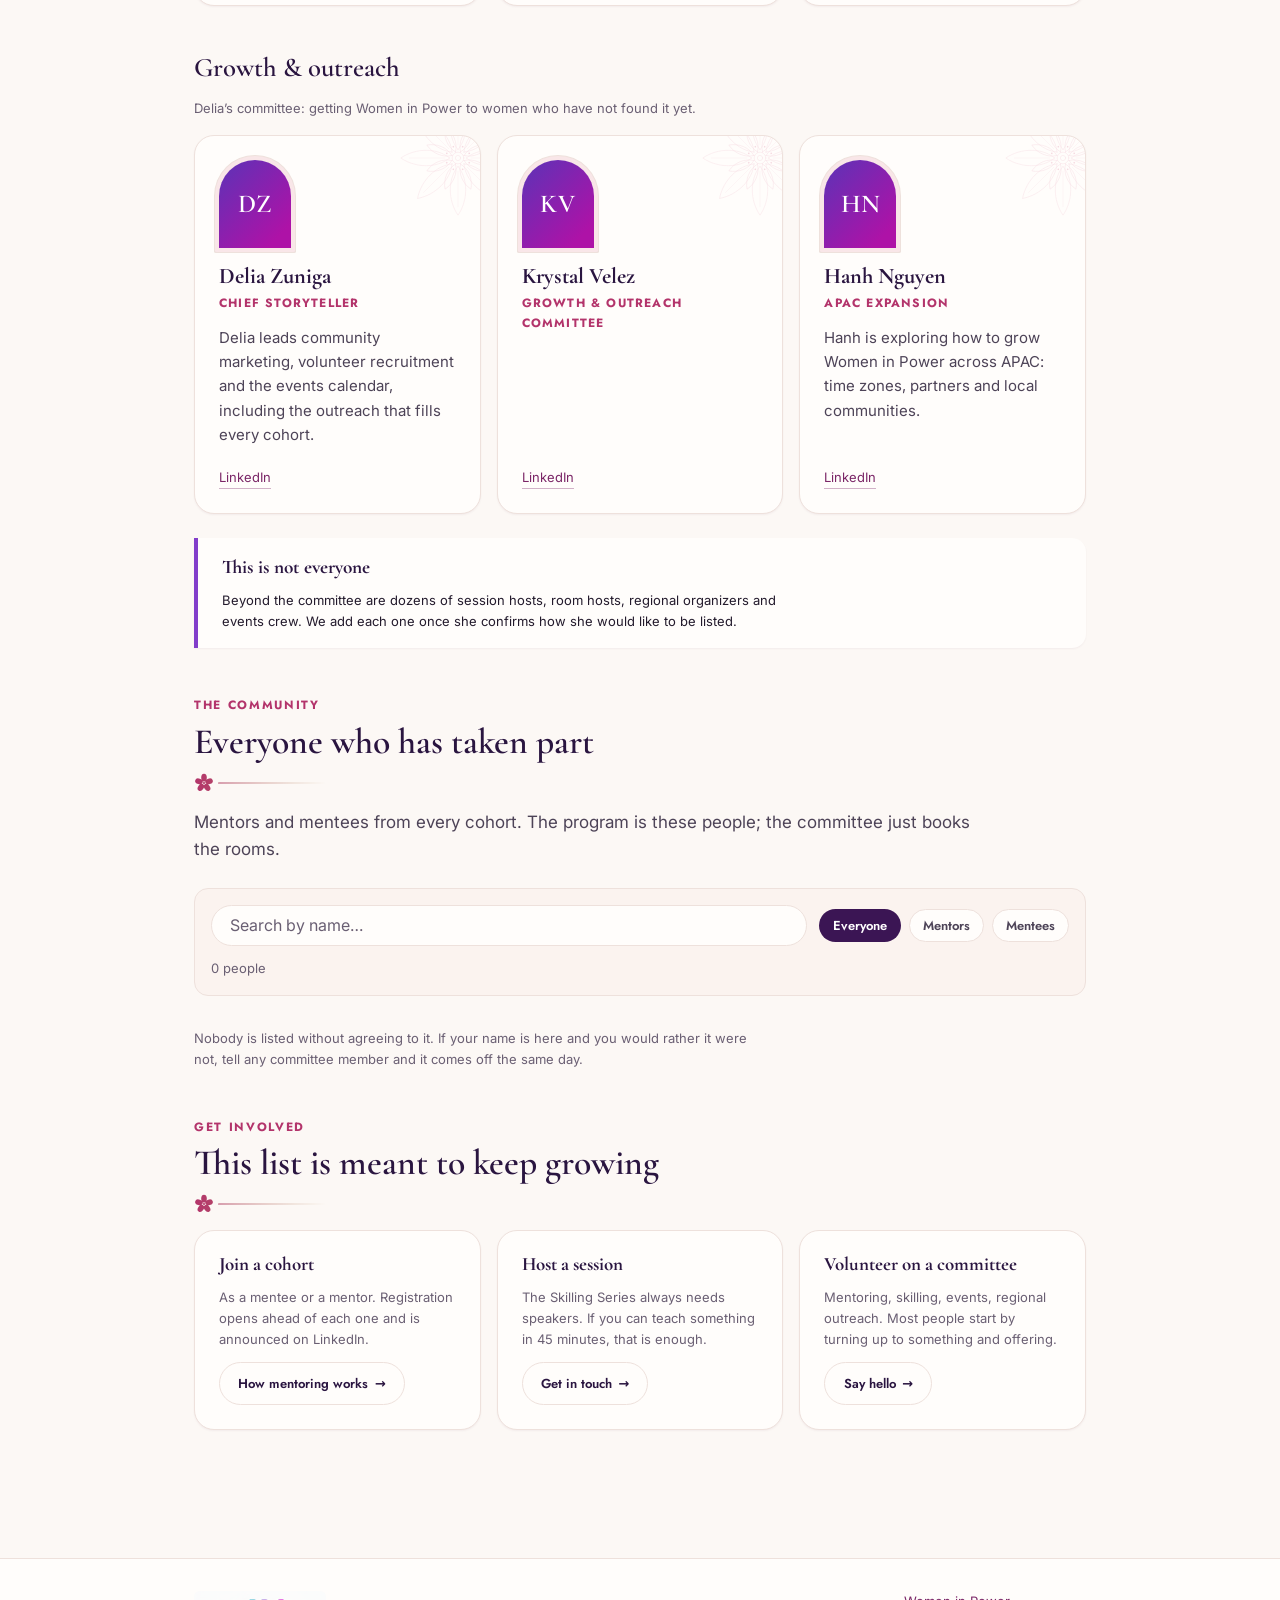
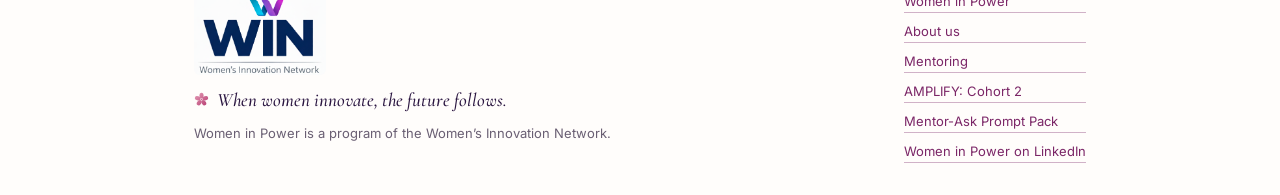
==== commit c428100a: "Add the Skilling committee, Geetha's photo, and rename the nav to About us - Ragavendar Swaminatha S" ====
--- a/about/index.html
+++ b/about/index.html
@@ -33,7 +33,7 @@
       <div class="masthead-right">
         <nav class="masthead-nav" aria-label="Main">
           <a href="../mentoring/">Mentoring</a>
-          <a href="./" aria-current="page">About</a>
+          <a href="./" aria-current="page">About us</a>
           <span class="nav-soon">Skilling <em>soon</em></span>
           <span class="nav-soon">Networking <em>soon</em></span>
         </nav>
@@ -85,6 +85,10 @@
         change, they belong to the person, and LinkedIn already carries them.
         Exception: a person may add their own. Sravani asked for hers
         (PM, CAT organization at Microsoft) on 11 Sep 2026.
+      * Ragavendar Swaminatha Subramanian, Kimberly Tiong and Veronica Fair
+        joined the Skilling committee on 24 Sep 2026, links and Ragavendar's
+        line supplied by Sravani. Kimberly and Veronica have no bio yet, and
+        Veronica has no photo: ask them, do not write one for them.
       * Krystal Velez was added on 18 Sep 2026, with her photo supplied by
         Sravani. LinkedIn supplied by Sravani on 18 Sep 2026. No bio yet:
         ask her for one line, do not write it for her.
@@ -181,6 +185,34 @@
         <p class="person-bio">Suparna runs the skilling sessions with Geetha: topics, speakers, scheduling and prep. She is an active Power Platform community speaker and an AI wizard.</p>
         <p class="person-links"><a href="https://www.linkedin.com/in/suparna-banerjee-68780623/">LinkedIn</a></p>
       </article>
+
+      <article class="person">
+        <div class="person-avatar" data-photo="ragavendar-swaminatha.jpg" aria-hidden="true">RS</div>
+        <div>
+          <p class="person-name">Ragavendar Swaminatha Subramanian</p>
+          <p class="person-role">Speakers &amp; promotion</p>
+        </div>
+        <p class="person-bio">Ragavendar runs speaker outreach, promotional material, scheduling and session prep. He is a three-time Power Platform Super User.</p>
+        <p class="person-links"><a href="https://www.linkedin.com/in/ragavendar-s-77374099/">LinkedIn</a></p>
+      </article>
+
+      <article class="person">
+        <div class="person-avatar" data-photo="kimberly-tiong.jpg" aria-hidden="true">KT</div>
+        <div>
+          <p class="person-name">Kimberly Tiong</p>
+          <p class="person-role">Skilling committee</p>
+        </div>
+        <p class="person-links"><a href="https://www.linkedin.com/in/kimberlytiong/">LinkedIn</a></p>
+      </article>
+
+      <article class="person">
+        <div class="person-avatar" data-photo="veronica-fair.jpg" aria-hidden="true">VF</div>
+        <div>
+          <p class="person-name">Veronica Fair</p>
+          <p class="person-role">Skilling committee</p>
+        </div>
+        <p class="person-links"><a href="https://www.linkedin.com/in/verofair/">LinkedIn</a></p>
+      </article>
     </div>
 
     <h3 style="margin-top:var(--s-7)">Growth &amp; outreach</h3>
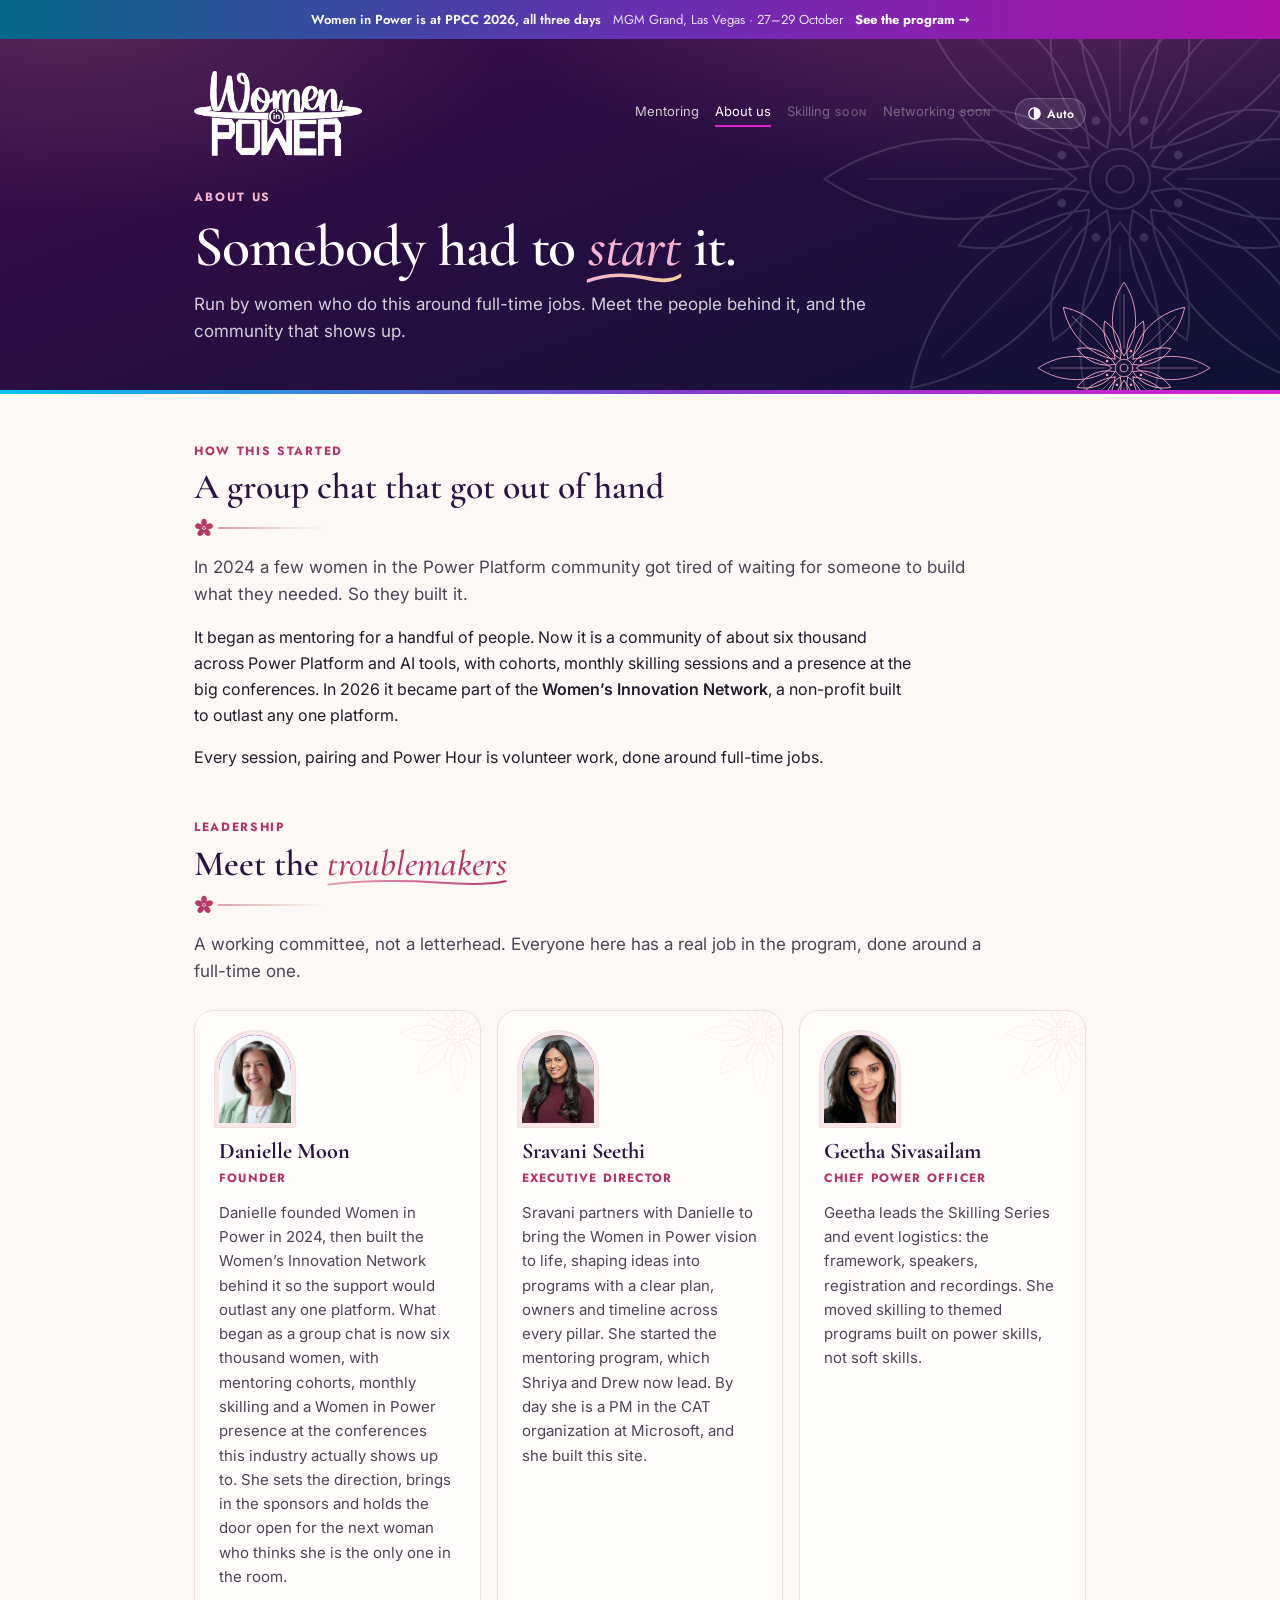
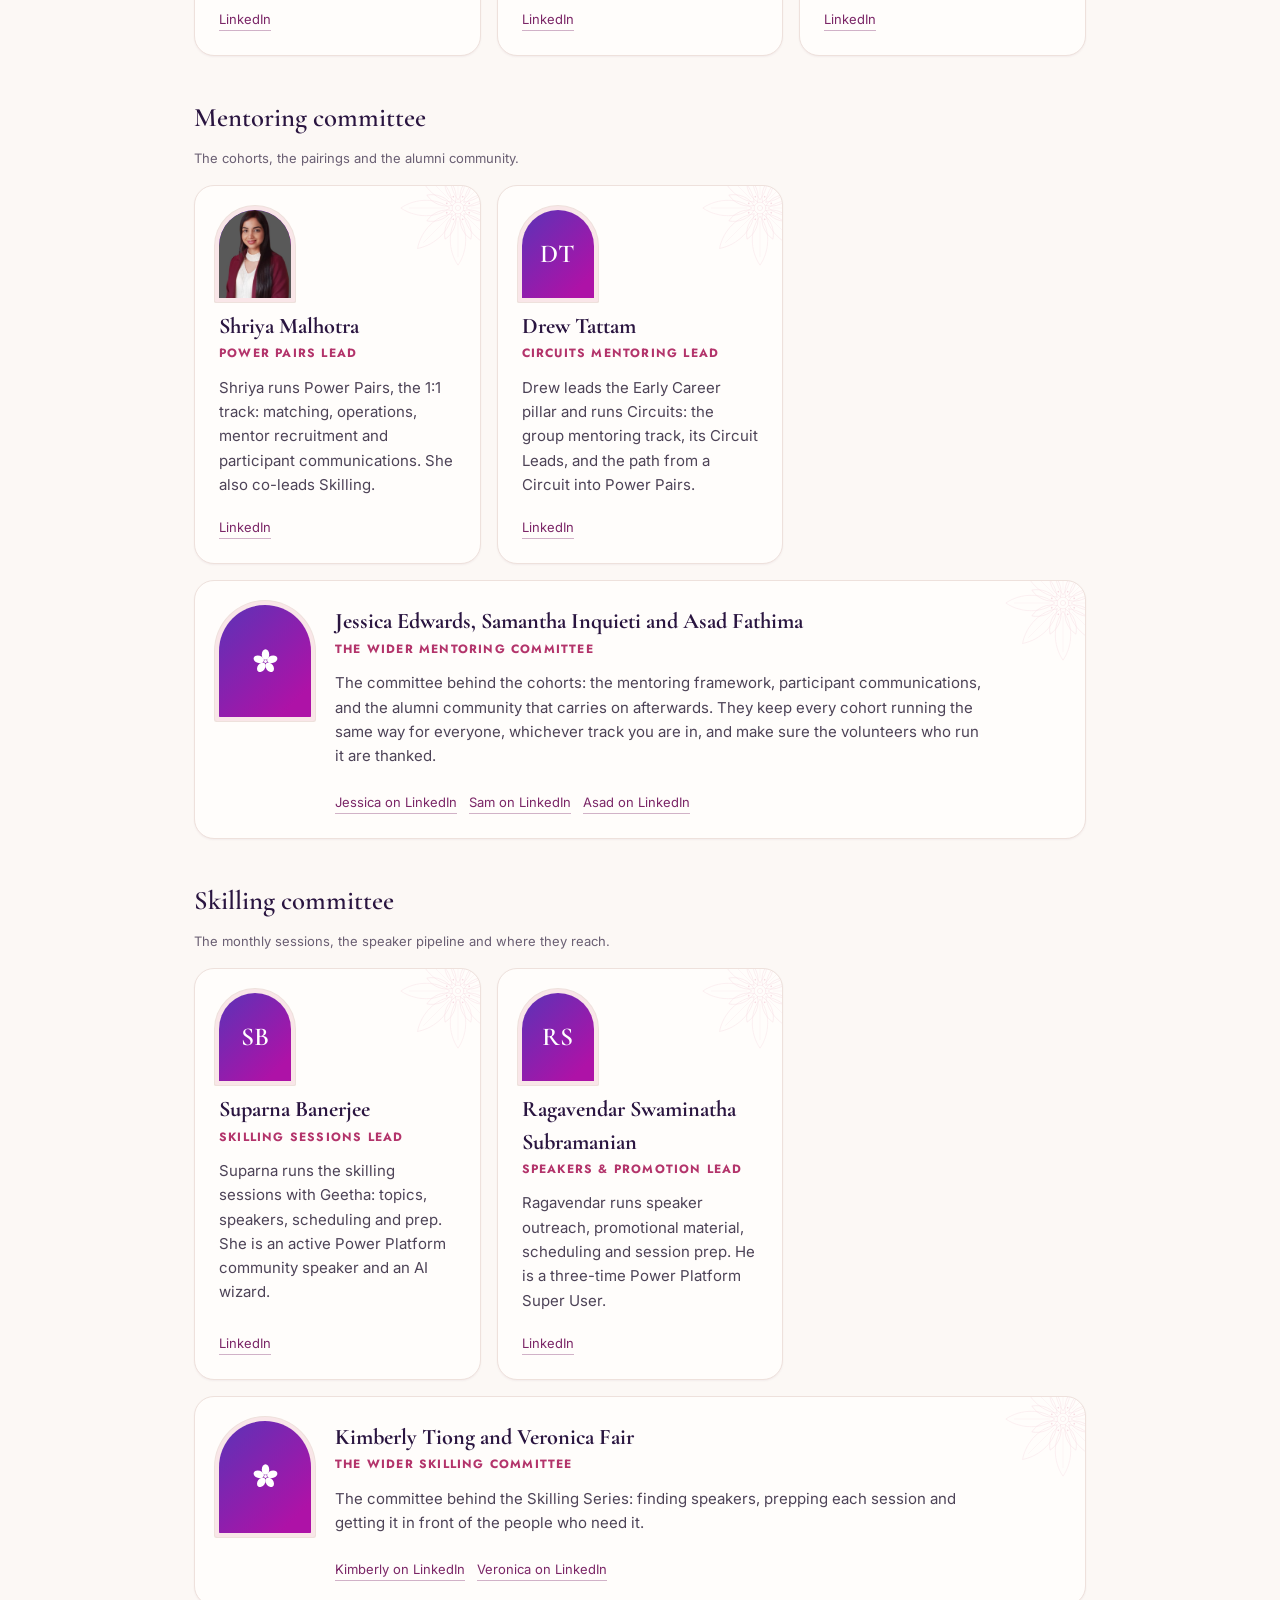
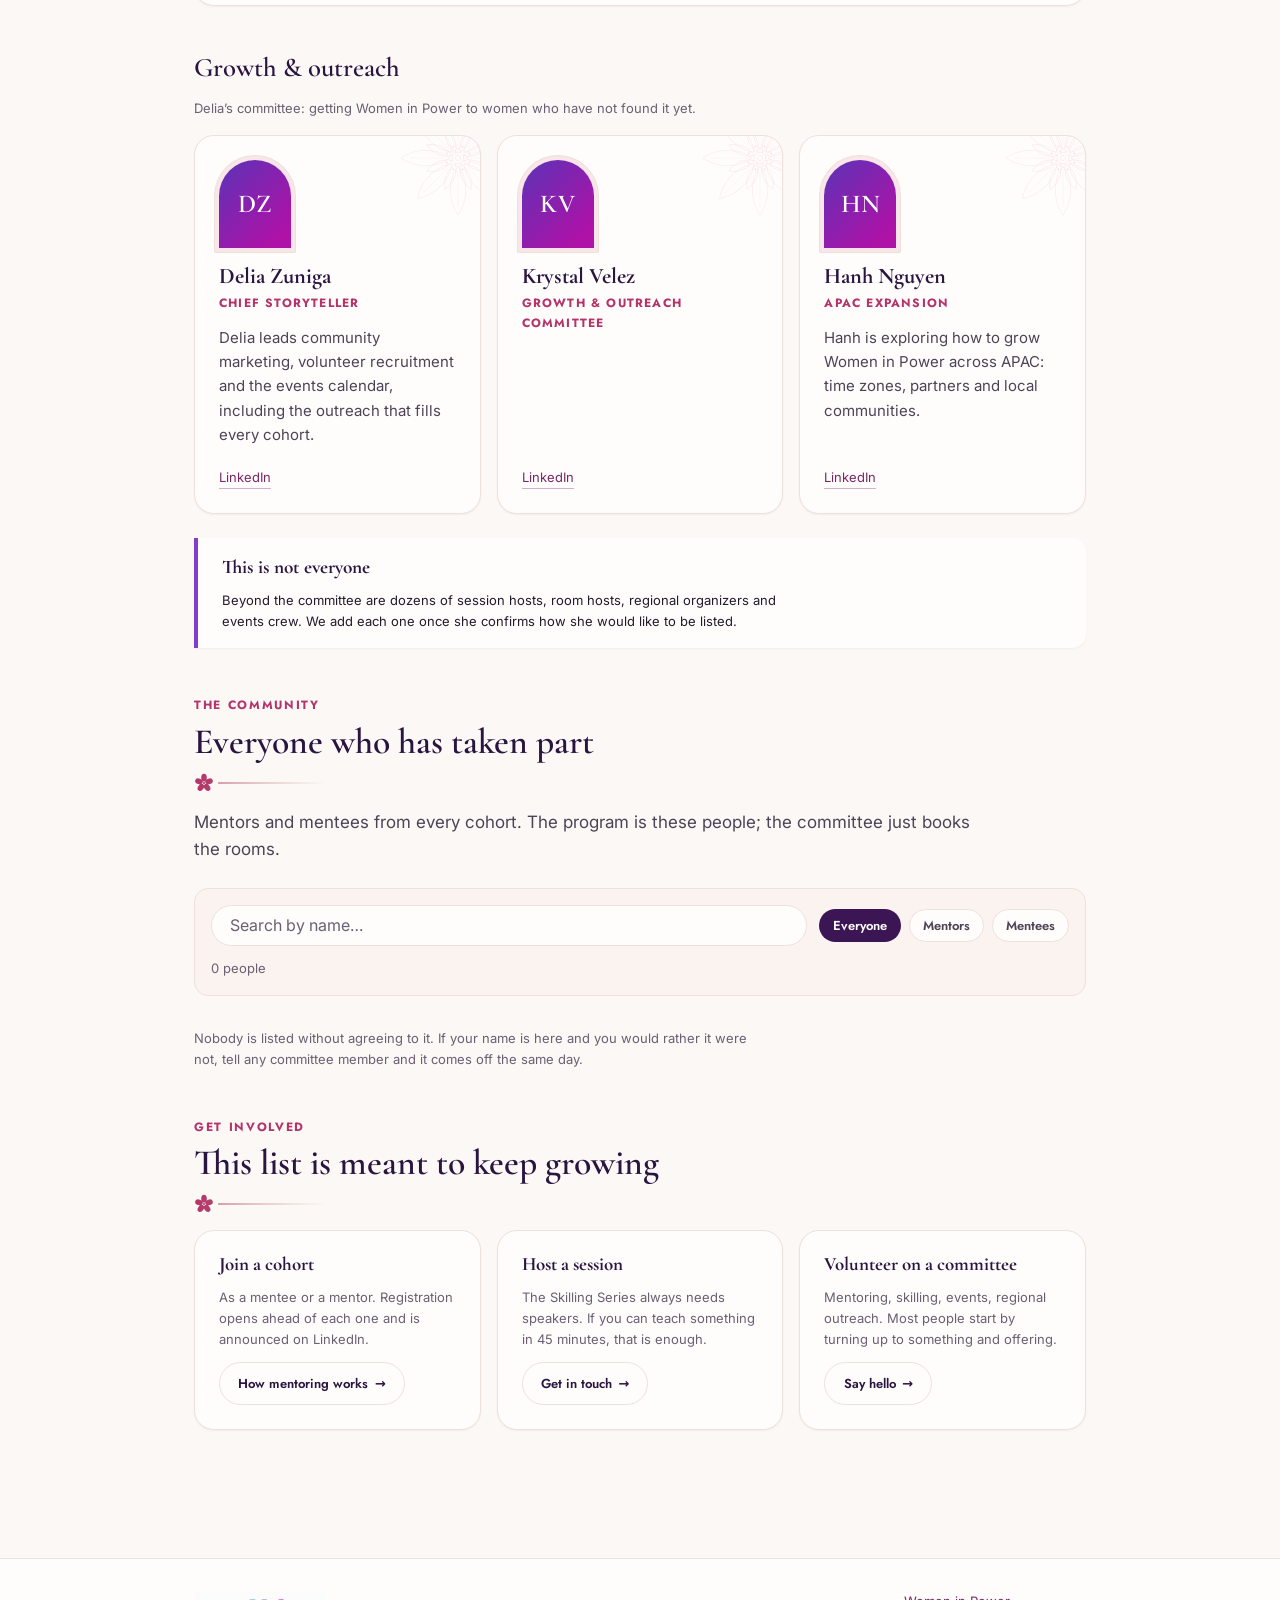
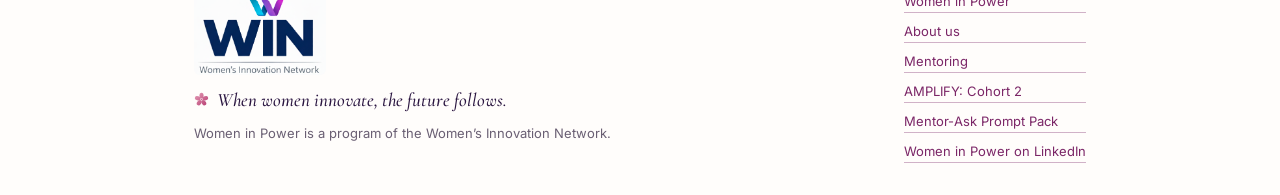
==== commit 14358b42: "Group Kimberly and Veronica on one skilling committee card Suparna and Ragavendar keep their own car" ====
--- a/about/index.html
+++ b/about/index.html
@@ -87,8 +87,10 @@
         (PM, CAT organization at Microsoft) on 11 Sep 2026.
       * Ragavendar Swaminatha Subramanian, Kimberly Tiong and Veronica Fair
         joined the Skilling committee on 24 Sep 2026, links and Ragavendar's
-        line supplied by Sravani. Kimberly and Veronica have no bio yet, and
-        Veronica has no photo: ask them, do not write one for them.
+        line supplied by Sravani. Kimberly and Veronica share one card with
+        one description between them, so neither needs a bio line of her
+        own. Kimberly's photo is in the folder but unused while she is on
+        the shared card.
       * Krystal Velez was added on 18 Sep 2026, with her photo supplied by
         Sravani. LinkedIn supplied by Sravani on 18 Sep 2026. No bio yet:
         ask her for one line, do not write it for her.
@@ -176,11 +178,11 @@
     <p class="small muted">The monthly sessions, the speaker pipeline and where they reach.</p>
     <div class="people" style="margin-top:var(--s-4)">
 
-      <article class="person person-feature">
+      <article class="person">
         <div class="person-avatar" data-photo="suparna-banerjee.jpg" aria-hidden="true">SB</div>
         <div>
           <p class="person-name">Suparna Banerjee</p>
-          <p class="person-role">Skilling Sessions</p>
+          <p class="person-role">Skilling Sessions Lead</p>
         </div>
         <p class="person-bio">Suparna runs the skilling sessions with Geetha: topics, speakers, scheduling and prep. She is an active Power Platform community speaker and an AI wizard.</p>
         <p class="person-links"><a href="https://www.linkedin.com/in/suparna-banerjee-68780623/">LinkedIn</a></p>
@@ -190,28 +192,22 @@
         <div class="person-avatar" data-photo="ragavendar-swaminatha.jpg" aria-hidden="true">RS</div>
         <div>
           <p class="person-name">Ragavendar Swaminatha Subramanian</p>
-          <p class="person-role">Speakers &amp; promotion</p>
+          <p class="person-role">Speakers &amp; Promotion Lead</p>
         </div>
         <p class="person-bio">Ragavendar runs speaker outreach, promotional material, scheduling and session prep. He is a three-time Power Platform Super User.</p>
         <p class="person-links"><a href="https://www.linkedin.com/in/ragavendar-s-77374099/">LinkedIn</a></p>
       </article>
 
-      <article class="person">
-        <div class="person-avatar" data-photo="kimberly-tiong.jpg" aria-hidden="true">KT</div>
-        <div>
-          <p class="person-name">Kimberly Tiong</p>
-          <p class="person-role">Skilling committee</p>
-        </div>
-        <p class="person-links"><a href="https://www.linkedin.com/in/kimberlytiong/">LinkedIn</a></p>
-      </article>
-
-      <article class="person">
-        <div class="person-avatar" data-photo="veronica-fair.jpg" aria-hidden="true">VF</div>
-        <div>
-          <p class="person-name">Veronica Fair</p>
-          <p class="person-role">Skilling committee</p>
-        </div>
-        <p class="person-links"><a href="https://www.linkedin.com/in/verofair/">LinkedIn</a></p>
+      <!-- Two people, one card, the same shape as the wider mentoring
+           committee. .person-feature spans the row. -->
+      <article class="person person-feature">
+        <div class="person-avatar" aria-hidden="true"><span class="bloom-mark" style="width:1.7rem;height:1.7rem;background:#fff"></span></div>
+        <div>
+          <p class="person-name">Kimberly Tiong and Veronica Fair</p>
+          <p class="person-role">The wider skilling committee</p>
+        </div>
+        <p class="person-bio">The committee behind the Skilling Series: finding speakers, prepping each session and getting it in front of the people who need it.</p>
+        <p class="person-links"><a href="https://www.linkedin.com/in/kimberlytiong/">Kimberly on LinkedIn</a> <a href="https://www.linkedin.com/in/verofair/">Veronica on LinkedIn</a></p>
       </article>
     </div>
 
